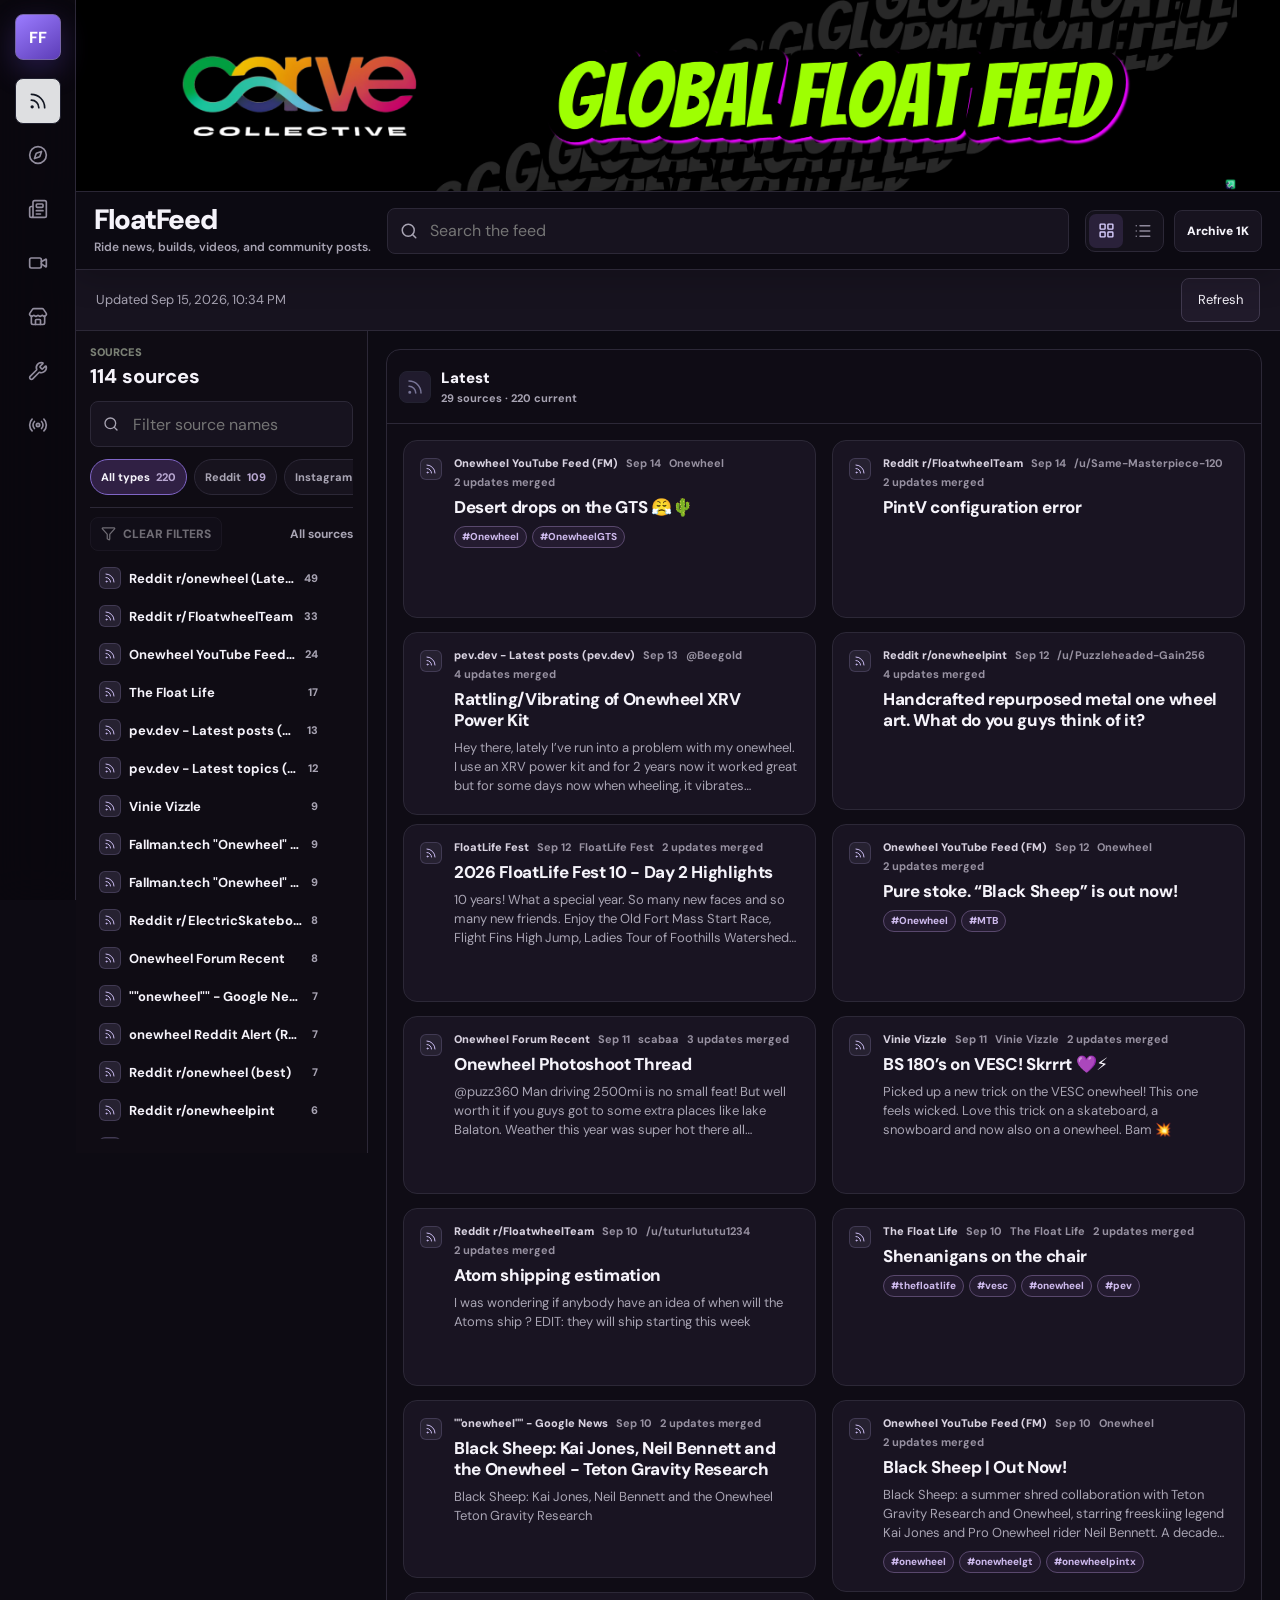
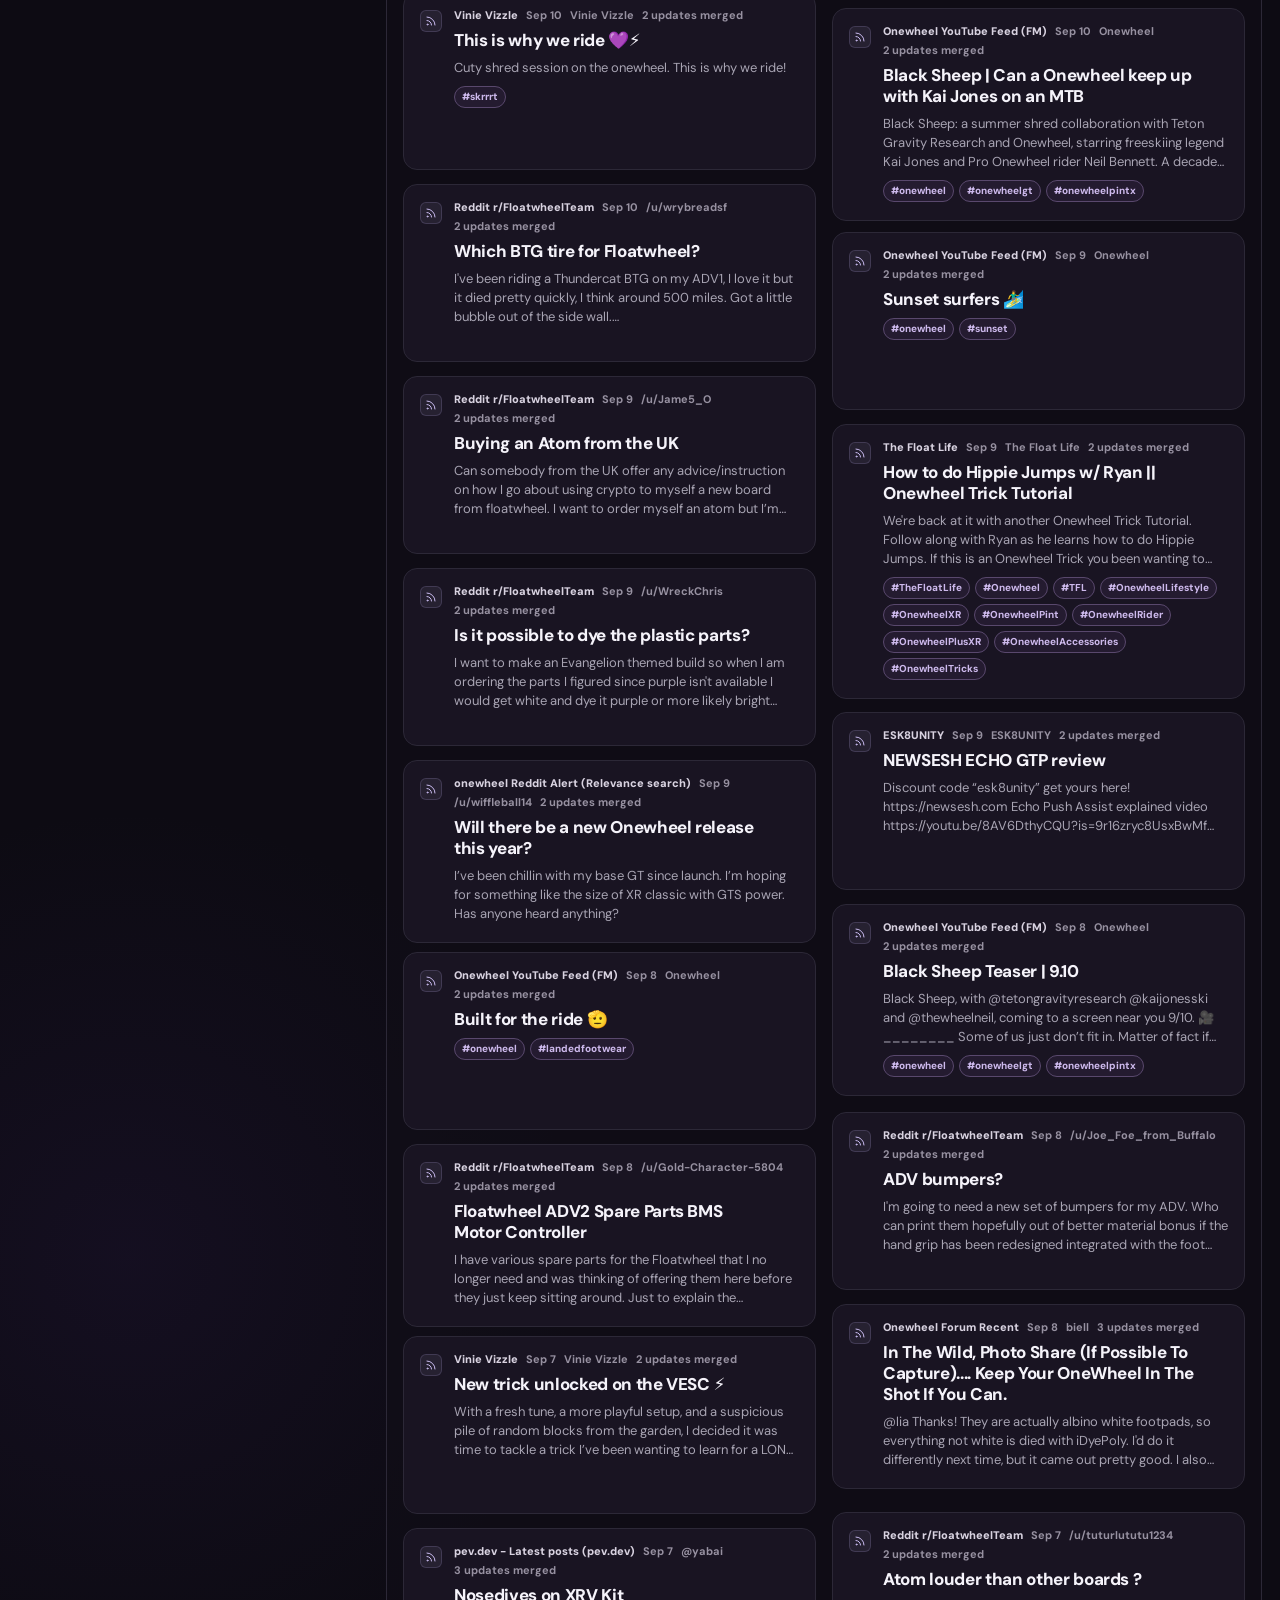
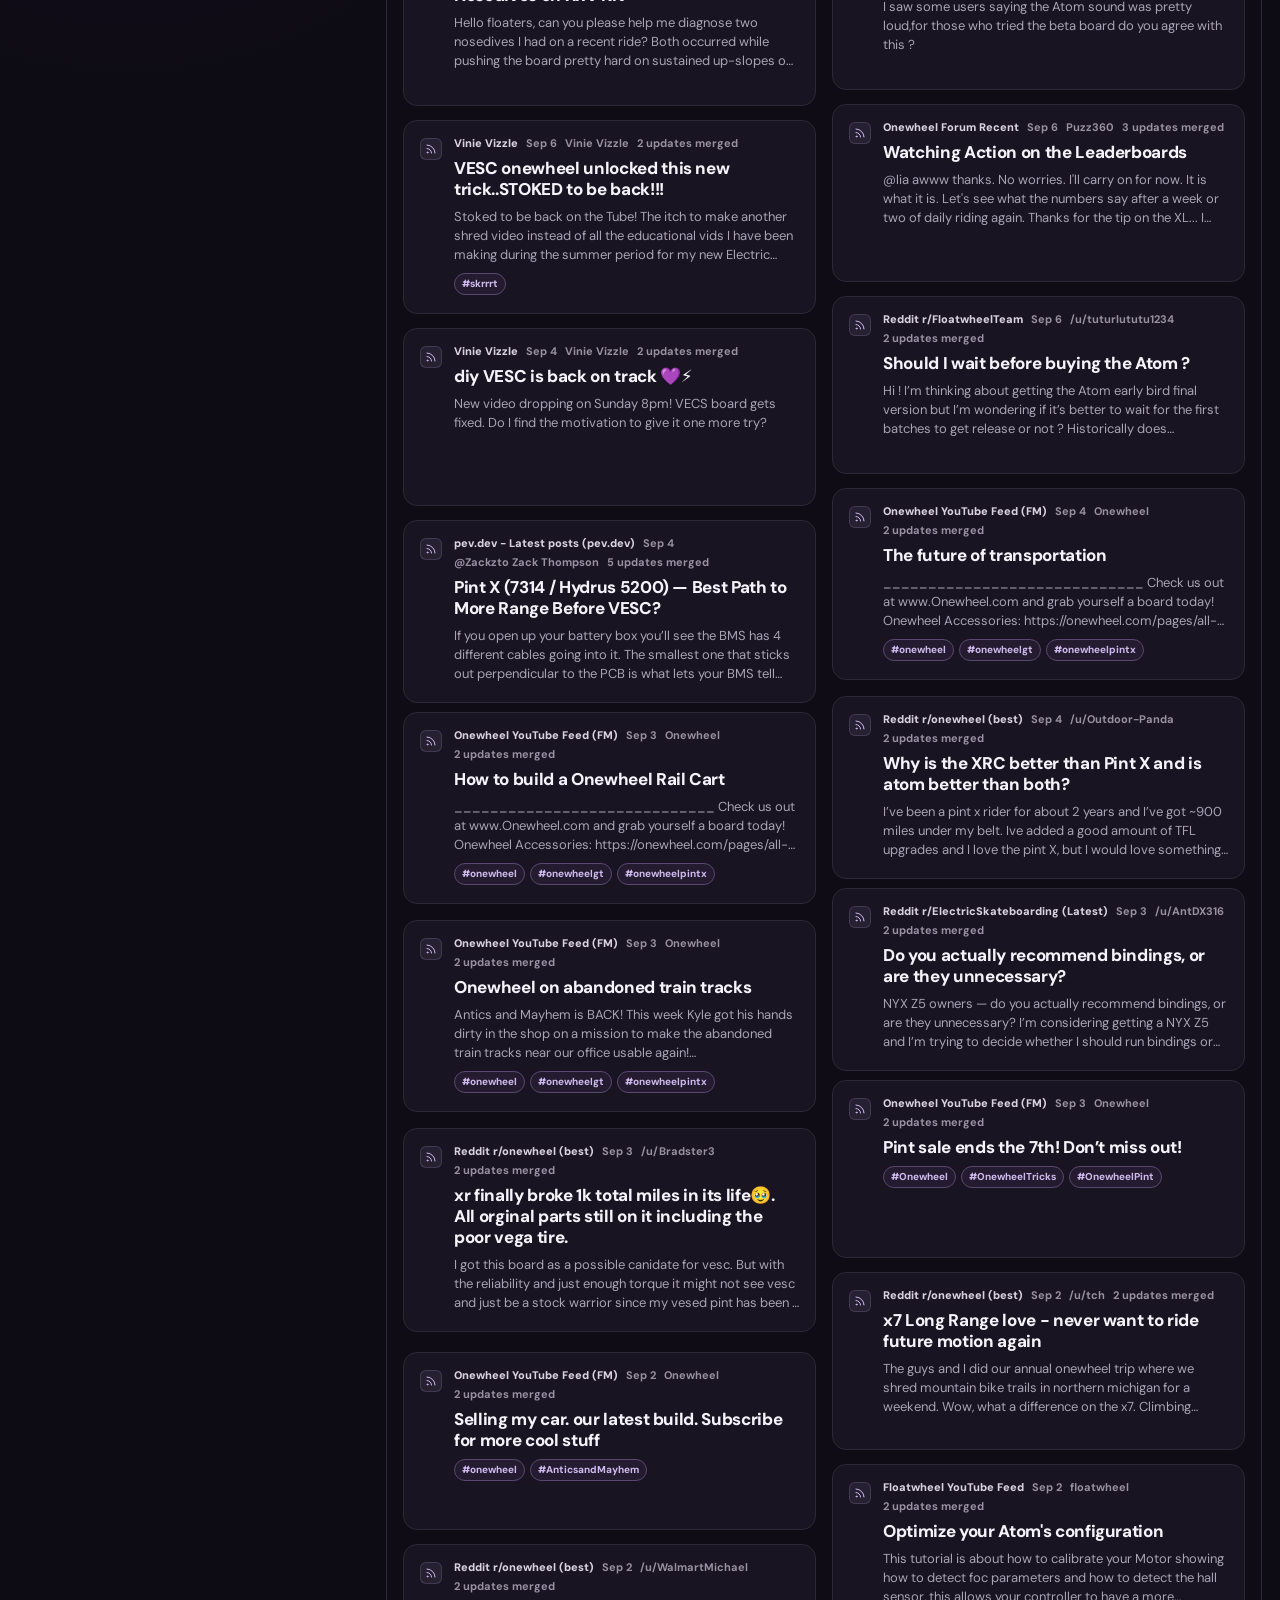
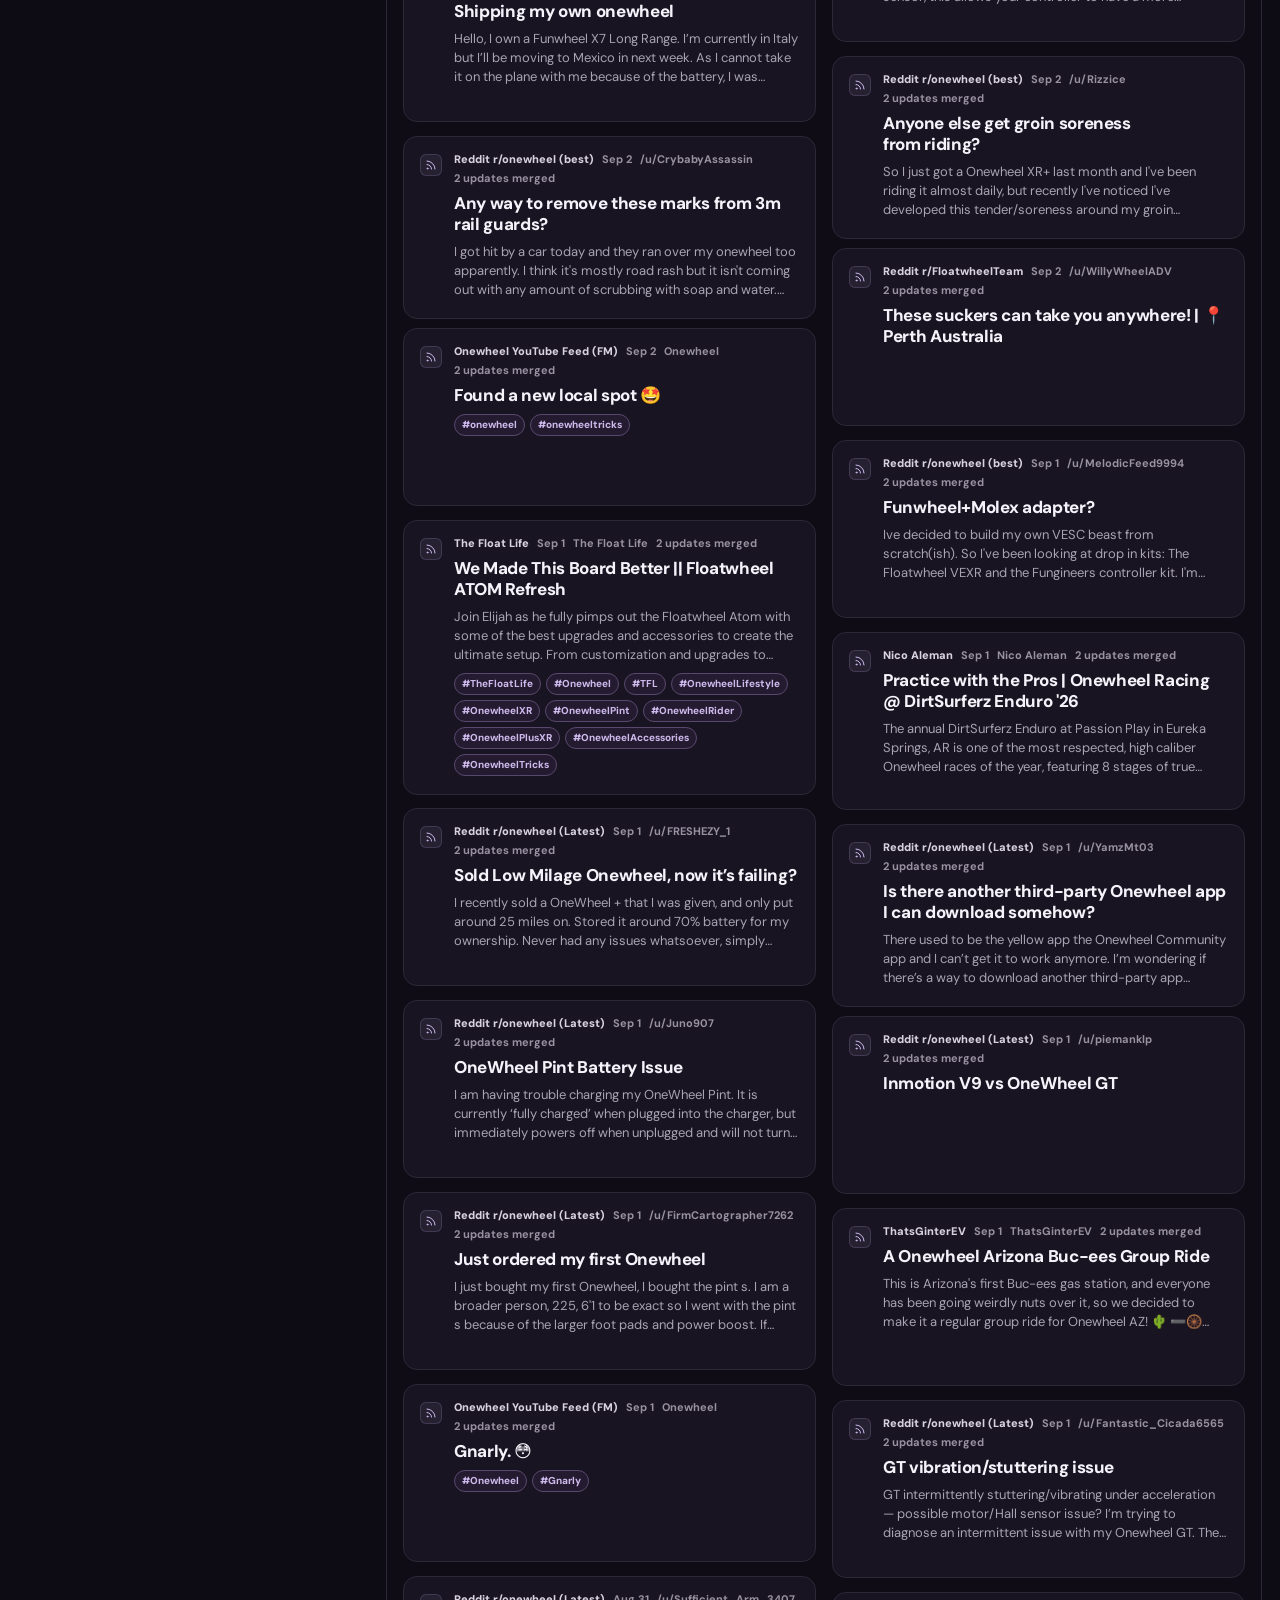
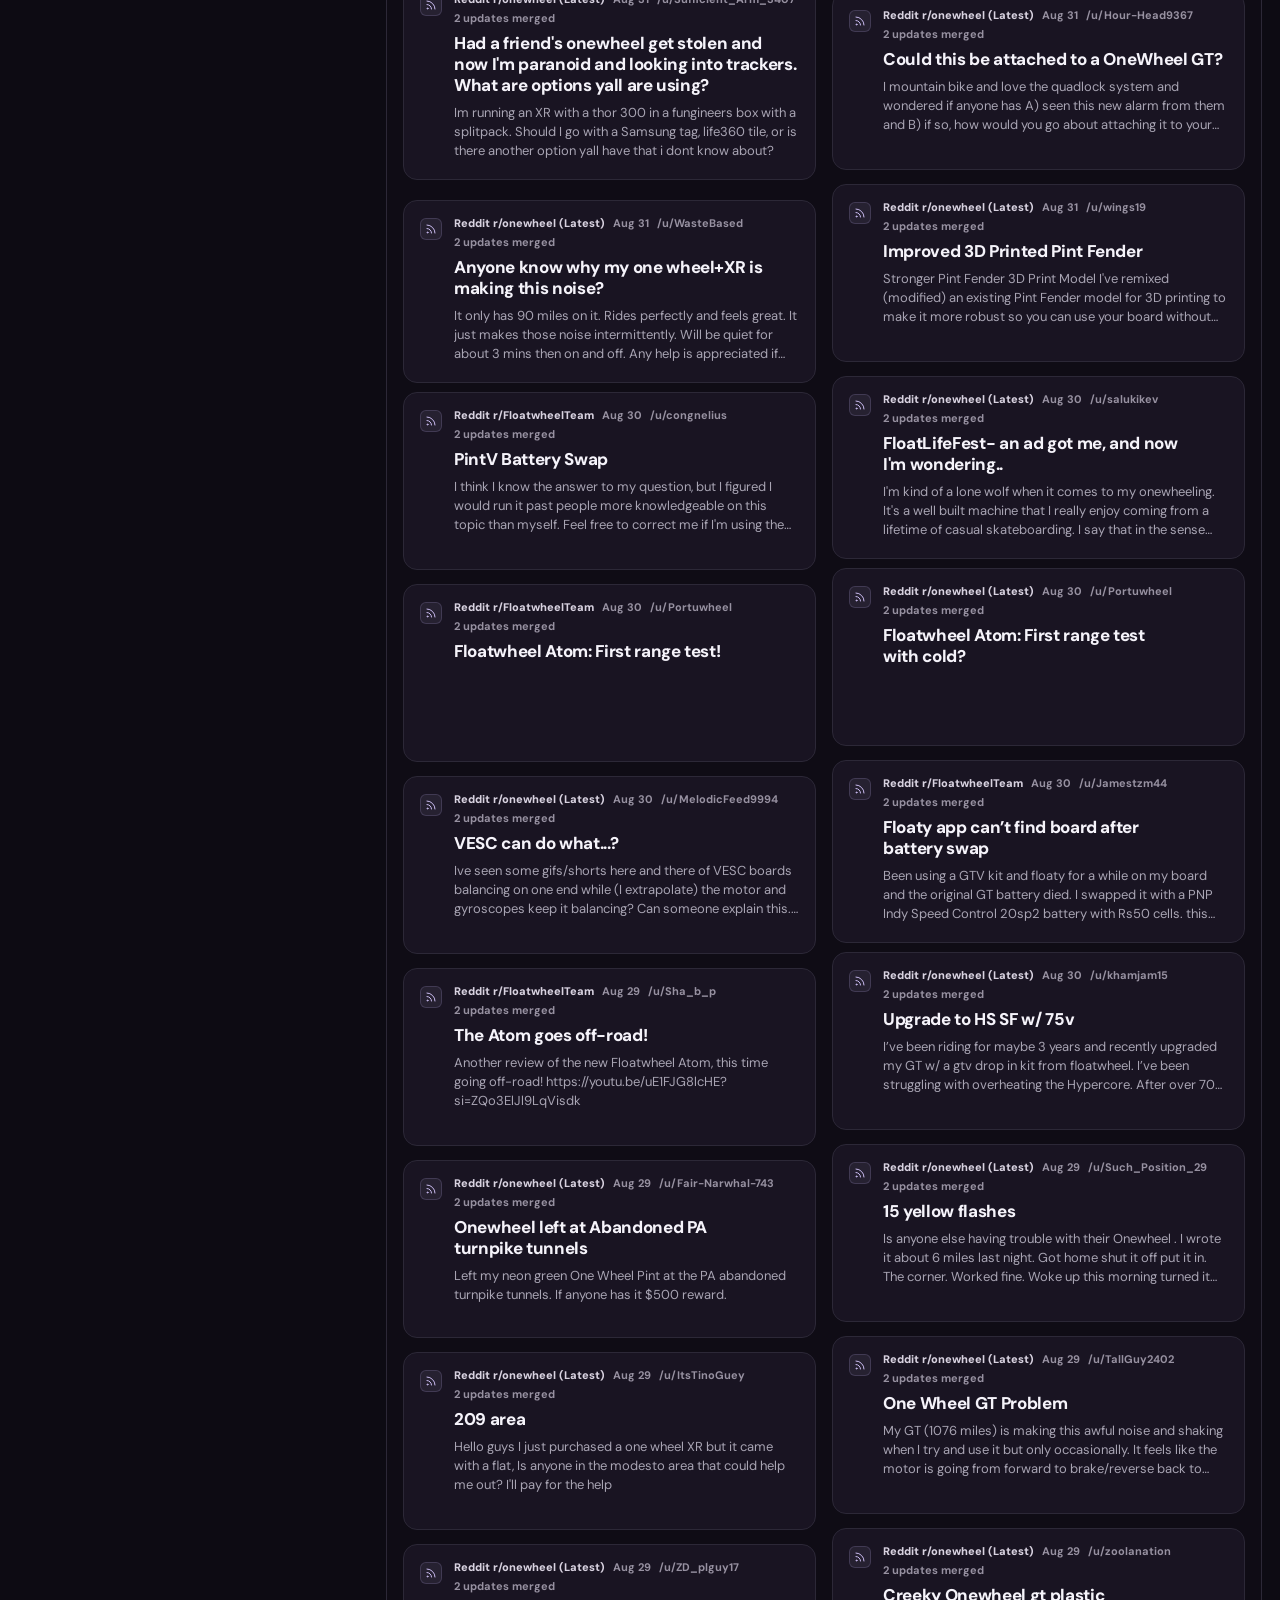
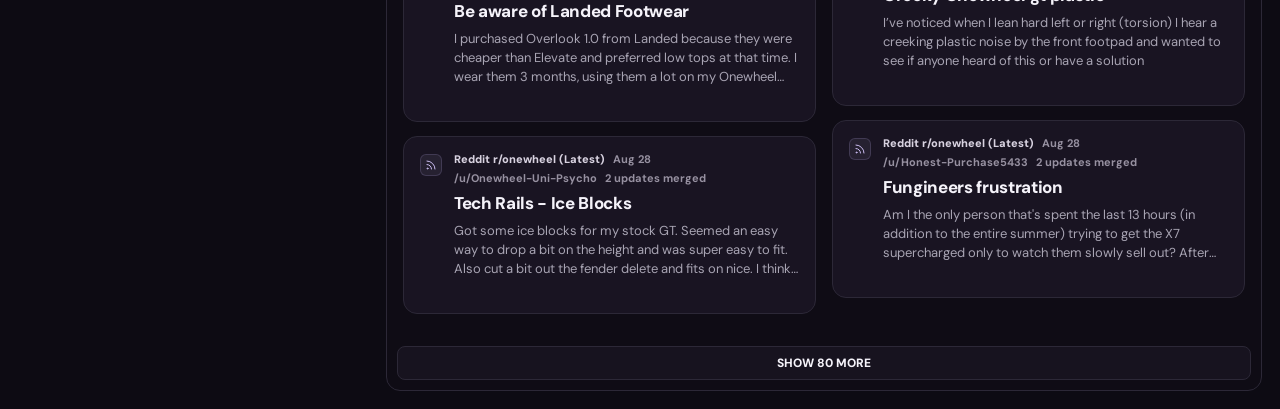
==== index.html @ 2a42061c "Deploy dc7fd4d8f945f0fad8f74127e6bc602336e657a3" ====
<!DOCTYPE html>
<html lang="en">
  <head>
    <meta charset="UTF-8" />
    <meta name="viewport" content="width=device-width, initial-scale=1.0" />
    <link rel="icon" href="./favicon.svg" type="image/svg+xml" />
    <title>FloatFeed - Onewheel Community Hub</title>
    <meta name="description" content="FloatFeed is a compact Onewheel community magazine for gear, news, videos, rides, and community updates." />
    <link rel="preconnect" href="https://fonts.googleapis.com">
    <link rel="preconnect" href="https://fonts.gstatic.com" crossorigin>
    <link href="https://fonts.googleapis.com/css2?family=DM+Sans:wght@400;500;600;700;800;900&family=Newsreader:opsz,wght@6..72,600;6..72,700&display=swap" rel="stylesheet">
    <script type="module" crossorigin src="./assets/index-GWpz8Yo6.js"></script>
    <link rel="stylesheet" crossorigin href="./assets/index-tz_-rLZI.css">
  </head>
  <body>
    <div id="root"></div>
  </body>
</html>
---- assets/index-tz_-rLZI.css ----
:root{--font-sans: "DM Sans", ui-sans-serif, system-ui, sans-serif;--font-display: "Newsreader", Georgia, serif;--ink: #f5f3fa;--muted: #a8a4b3;--line: #2c2837;--line-strong: #40394e;--paper: #0d0b13;--panel: #17131f;--panel-soft: #201a2a;--green: #a78bfa;--blue: #a78bfa;--pink: #d8b4fe;--orange: #c4b5fd;--shadow: 0 18px 52px rgba(3, 2, 8, .42);color-scheme:dark}*{box-sizing:border-box}html,body,#root{min-height:100%}body{margin:0;background:var(--paper);color:var(--ink);font-family:DM Sans,ui-sans-serif,system-ui,sans-serif;letter-spacing:0}button,input{font:inherit}button,a{-webkit-tap-highlight-color:transparent}button:focus-visible,a:focus-visible,input:focus-visible{outline:2px solid #b69cff;outline-offset:2px}a{color:inherit;text-decoration:none}img{display:block;max-width:100%}.app-shell{min-height:100vh;display:grid;grid-template-columns:76px minmax(0,1fr);background:radial-gradient(circle at 72% -12%,rgba(122,76,255,.19),transparent 34rem),radial-gradient(circle at 10% 34%,rgba(60,35,104,.16),transparent 28rem),var(--paper)}.feed-freshness{display:flex;flex-wrap:wrap;align-items:center;gap:12px 24px;padding:12px 20px;border-bottom:1px solid var(--line);background:var(--panel);font-size:13px;line-height:1.5}.feed-freshness:not(.is-admin){padding-block:8px;color:var(--muted)}.freshness-copy{display:grid;gap:4px;flex:1 1 260px}.freshness-copy time{font-variant-numeric:tabular-nums}.freshness-detail,.freshness-coverage{color:var(--muted)}.freshness-warning{color:var(--ink)}.freshness-coverage{flex:0 1 340px}.freshness-coverage summary{cursor:pointer;min-height:44px;align-content:center}.freshness-coverage summary:focus-visible{outline:2px solid var(--green);outline-offset:2px}.freshness-coverage p{margin:4px 0 0}.freshness-action{min-height:44px;padding:8px 16px;border:1px solid var(--line-strong);border-radius:8px;background:var(--panel-soft);color:var(--ink);cursor:pointer}.freshness-action:hover{border-color:var(--green)}.freshness-action:disabled{opacity:.65;cursor:wait}.deck-rail{position:sticky;top:0;z-index:50;height:100vh;border-right:1px solid var(--line);background:#0a080feb;-webkit-backdrop-filter:blur(18px);backdrop-filter:blur(18px);display:flex;flex-direction:column;align-items:center;gap:18px;padding:14px 10px}.logo-mark{width:46px;height:46px;border-radius:8px;display:grid;place-items:center;background:linear-gradient(145deg,#9b7cff,#5d3db8);color:#fff;font-weight:800;border:1px solid #7765a7;box-shadow:0 10px 28px #704cdb47}.rail-nav,.rail-footer{display:flex;flex-direction:column;gap:8px;align-items:center}.rail-footer{margin-top:auto}.rail-button{width:46px;height:46px;border:1px solid transparent;border-radius:8px;display:grid;place-items:center;background:transparent;color:#928d9e;cursor:pointer;transition:background .15s ease,border-color .15s ease,color .15s ease}.rail-button:hover{background:#1b1724;border-color:var(--line);color:var(--ink)}.rail-button.is-active{background:color-mix(in srgb,var(--deck-color) 14%,#fff);border-color:color-mix(in srgb,var(--deck-color) 42%,var(--line));color:color-mix(in srgb,var(--deck-color) 74%,#111)}.rail-link{color:#62675e}.rail-label{display:none}.workspace{min-width:0}.brand-banner{height:clamp(88px,15vw,230px);overflow:hidden;border-bottom:1px solid var(--line);background:#000}.brand-banner img{width:100%;height:100%;object-fit:contain}.topbar{position:sticky;top:0;z-index:35;min-height:78px;display:grid;grid-template-columns:auto minmax(320px,720px) auto;justify-content:space-between;align-items:center;gap:16px;padding:12px 18px;border-bottom:1px solid var(--line);background:#0d0b13db;box-shadow:0 10px 30px #0302082e;-webkit-backdrop-filter:blur(20px);backdrop-filter:blur(20px)}.archive-toggle{min-height:42px;border:1px solid var(--line);border-radius:8px;padding:0 12px;background:var(--panel);color:var(--ink);cursor:pointer;font-size:12px;font-weight:850}.archive-toggle.is-active{border-color:#8066c7;background:#302044}.topbar-actions{display:flex;align-items:center;justify-content:flex-end;gap:10px}.view-controls{display:flex;gap:3px;border:1px solid var(--line);border-radius:10px;padding:3px;background:#14111b}.view-controls button{width:34px;height:34px;border:0;border-radius:7px;display:grid;place-items:center;background:transparent;color:#8f899c;cursor:pointer;transition:background .16s ease,color .16s ease,transform .16s ease}.view-controls button:hover,.view-controls button.is-active{background:#2a213a;color:#d9cfff}.view-controls button:active,.archive-toggle:active,.article-row:active{transform:scale(.985)}.mobile-source-button,.mobile-only{display:none}.icon-button{width:34px;height:34px;border:1px solid var(--line);border-radius:8px;background:var(--panel);color:var(--ink);display:grid;place-items:center;cursor:pointer}.icon-button.mobile-only{display:none}.brand-copy h1,.deck-header h2,.admin-panel h2,.source-panel h2,.reader-lightbox h2{margin:0;letter-spacing:0}.brand-copy h1{font-family:var(--font-sans);font-size:28px;line-height:1;font-weight:900;letter-spacing:-.045em}.brand-copy p,.deck-header p,.source-panel h2,.source-actions,.article-meta,.reader-source p,.admin-panel p,.admin-panel dt{color:var(--muted)}.brand-copy p{margin:5px 0 0;font-size:12px;font-weight:600;font-variant-numeric:tabular-nums}.search-box,.source-search{min-width:0;display:grid;grid-template-columns:20px minmax(0,1fr);align-items:center;gap:8px;border:1px solid var(--line);background:var(--panel);border-radius:8px;padding:0 12px;color:var(--muted)}.search-box{height:46px}.source-search{height:46px;margin:12px 0}.search-box:focus-within,.source-search:focus-within{border-color:#8c70d8;box-shadow:0 0 0 3px #9a7cff24}.search-box input,.source-search input{align-self:stretch;width:100%;min-width:0;border:0;outline:0;background:transparent;color:var(--ink)}.admin-links{display:flex;align-items:center;gap:8px;flex-wrap:wrap}.admin-links a,.source-actions button,.show-more{min-height:34px;border:1px solid var(--line);border-radius:8px;background:var(--panel);color:var(--ink);display:inline-flex;align-items:center;gap:7px;padding:0 10px;font-size:12px;font-weight:800;text-transform:uppercase}.admin-links a:hover,.source-actions button:hover,.show-more:hover{border-color:var(--line-strong);background:var(--panel-soft)}.reader-layout{min-height:calc(100vh - 78px);display:grid;grid-template-columns:292px minmax(0,1fr)}.source-panel{border-right:1px solid var(--line);background:#100d16e6;min-width:0;padding:14px;height:calc(100vh - 78px);position:sticky;top:78px;overflow:hidden;display:flex;flex-direction:column}.panel-heading{display:flex;justify-content:space-between;gap:12px;align-items:flex-start}.source-panel>:not(.source-list){flex-shrink:0}.eyebrow{display:block;margin-bottom:4px;color:#7b8175;font-size:11px;font-weight:900;text-transform:uppercase}.source-panel h2{font-size:20px;font-weight:800;color:var(--ink)}.source-actions{display:flex;justify-content:space-between;align-items:center;gap:12px;min-height:44px;margin-bottom:8px;padding-top:8px;border-top:1px solid var(--line);font-size:12px;font-weight:700}.source-actions button{cursor:pointer}.source-actions button:disabled{opacity:.42;cursor:default}.source-family-filters{display:flex;gap:7px;min-height:48px;padding:0 0 12px;overflow-x:auto;overscroll-behavior-inline:contain;scroll-snap-type:inline proximity;scrollbar-width:thin}.source-family-filters::-webkit-scrollbar{height:4px}.source-family-filters button{flex:0 0 auto;min-height:36px;border:1px solid var(--line);border-radius:999px;padding:0 10px;background:#17131e;color:var(--muted);cursor:pointer;font-size:11px;font-weight:800;scroll-snap-align:start}.source-family-filters button:not(:disabled):hover,.source-family-filters button.is-active{border-color:#8066c7;background:#302044;color:var(--ink)}.source-family-filters button:disabled{cursor:not-allowed;opacity:.45}.source-family-filters span{margin-left:3px;color:#b9a8d2;font-variant-numeric:tabular-nums}.source-list{min-height:0;overflow:auto;overscroll-behavior:contain;padding-right:4px}.source-row{width:100%;min-height:38px;border:1px solid transparent;border-radius:8px;background:transparent;display:grid;grid-template-columns:22px minmax(0,1fr) auto 14px;align-items:center;gap:8px;padding:6px 8px;color:var(--ink);cursor:pointer;text-align:left;transition:background .16s ease,border-color .16s ease,color .16s ease}.source-row:hover,.source-row.is-active{background:#211b2a;border-color:var(--line)}.source-row.is-active{background:#2b2040;border-color:#725aa7}.source-favicon,.article-favicon{width:22px;height:22px;border-radius:6px;background:#262131;border:1px solid rgba(190,171,235,.18);display:grid;place-items:center;overflow:hidden;flex:0 0 auto;padding:3px}.source-favicon.large{width:34px;height:34px;border-radius:8px;padding:4px}.source-favicon img,.article-favicon img,.favicon-fallback{width:100%;height:100%;object-fit:contain;border-radius:3px}.favicon-fallback{color:#cbbcf1;padding:1px}.source-name{min-width:0;overflow:hidden;white-space:nowrap;text-overflow:ellipsis;font-size:13px;font-weight:700}.source-count{color:var(--muted);font-size:11px;font-weight:800;white-space:nowrap;font-variant-numeric:tabular-nums}.deck-board{min-width:0;overflow-x:auto;display:grid;grid-auto-flow:column;grid-auto-columns:minmax(320px,380px);gap:16px;align-items:start;padding:18px}.deck-board.single-deck{grid-auto-flow:row;grid-template-columns:minmax(0,min(1800px,100%));justify-content:center}.single-deck .article-row.has-media{grid-template-columns:28px minmax(0,1fr) 112px}.single-deck .article-thumbnail{width:112px}.deck-column{min-width:0;background:var(--panel);border:1px solid var(--line);border-radius:14px;overflow:hidden;background:#110e179e;box-shadow:none}.deck-header{min-height:74px;display:flex;align-items:center;justify-content:space-between;gap:12px;padding:12px;border-top:0;border-bottom:1px solid var(--line);background:transparent}.deck-title-row{min-width:0;display:grid;grid-template-columns:32px minmax(0,1fr);gap:10px;align-items:center}.deck-icon{width:32px;height:32px;border-radius:8px;display:grid;place-items:center;border:1px solid color-mix(in srgb,var(--deck-color) 35%,var(--line));background:color-mix(in srgb,var(--deck-color) 12%,#221b2e);color:color-mix(in srgb,var(--deck-color) 48%,#d8cbff)}.deck-header h2{font-size:15px;font-weight:900;overflow:hidden;white-space:nowrap;text-overflow:ellipsis}.deck-header p{margin:3px 0 0;font-size:11px;font-weight:700}.article-list{display:block}.article-row{width:100%;border:0;border-bottom:1px solid var(--line);background:var(--panel);display:grid;grid-template-columns:28px minmax(0,1fr);gap:10px;align-items:start;padding:10px 11px;cursor:pointer;text-align:left;color:var(--ink);transition:transform .18s ease,border-color .18s ease,background .18s ease,box-shadow .18s ease}.article-row.has-media{grid-template-columns:28px minmax(0,1fr) 72px}.article-thumbnail{position:relative;width:72px;aspect-ratio:4 / 3;overflow:hidden;border:1px solid var(--line);border-radius:6px;background:var(--panel-soft)}.article-thumbnail img{width:100%;height:100%;object-fit:cover}.article-play{position:absolute;inset:50% auto auto 50%;transform:translate(-50%,-50%);padding:4px;border-radius:50%;background:#000000b8;color:#fff}.article-row:hover,.article-row.is-selected{background:#1d1827}.article-copy{min-width:0;display:grid;gap:4px}.article-title{color:var(--ink);font-size:13px;line-height:1.24;font-weight:850}.article-meta{min-width:0;display:flex;align-items:center;flex-wrap:wrap;gap:5px 8px;font-size:11px;font-weight:700}.article-meta span{min-width:0;max-width:100%;overflow-wrap:anywhere}.article-excerpt{color:var(--muted);font-size:12px;line-height:1.35;display:-webkit-box;-webkit-line-clamp:2;-webkit-box-orient:vertical;overflow:hidden}.article-tags,.reader-tags{display:flex;flex-wrap:wrap;gap:5px}.article-tags span,.reader-tags button{border:1px solid #59486d;border-radius:999px;background:#241b30;color:#cdb9ec;font-size:10px;font-weight:800;line-height:1}.article-tags span{padding:5px 7px}.empty-column{padding:24px;color:var(--muted);overflow-wrap:anywhere}.empty-column h3{margin:0;color:var(--ink);font-size:18px;font-weight:750}.empty-column p,.empty-column ul{margin:8px 0 0;font-size:14px;line-height:1.6}.empty-column ul{padding-left:20px}.empty-column .retry-button{margin-top:20px;max-width:100%;padding:10px 18px}.show-more{width:calc(100% - 20px);justify-content:center;margin:10px;cursor:pointer}.reader-lightbox-backdrop{position:fixed;top:0;right:0;bottom:0;left:0;z-index:120;display:grid;place-items:center;padding:18px;background:radial-gradient(circle at 50% 0,rgba(116,80,178,.2),transparent 42rem),#040308e0;-webkit-backdrop-filter:blur(14px);backdrop-filter:blur(14px)}.reader-lightbox{width:min(1800px,calc(100vw - 36px));height:min(1200px,calc(100dvh - 36px));min-width:0;overflow:hidden;display:grid;grid-template-rows:auto minmax(0,1fr);border:1px solid var(--line-strong);border-radius:22px;background:#15111d;box-shadow:0 38px 120px #0000009e,inset 0 1px #ffffff0a}.reader-lightbox-header{display:grid;grid-template-columns:minmax(0,1fr) auto;gap:10px 16px;align-items:start;padding:20px 22px 16px;border-bottom:1px solid var(--line);background:radial-gradient(circle at 82% -30%,rgba(129,91,191,.2),transparent 34rem)}.reader-lightbox-header h2{grid-column:1 / -1;font-family:var(--font-sans);font-size:clamp(26px,3vw,42px);line-height:1.08;font-weight:800;letter-spacing:-.035em}.reader-tags{grid-column:1 / -1}.reader-tags button{min-height:30px;padding:0 10px;cursor:pointer}.reader-tags button:hover{border-color:#967bd1;background:#302044;color:#fff}.reader-source{min-width:0;display:flex;align-items:center;gap:10px}.reader-source>div{min-width:0}.reader-source span{font-size:13px;font-weight:900}.reader-source p{margin:2px 0 0;font-size:12px;font-weight:700}.reader-source .reader-content-kind{display:inline-flex;margin-top:6px;color:#c9b9e6;font-size:10px;font-weight:800;letter-spacing:.08em;text-transform:uppercase}.reader-tabs{grid-column:1 / -1;display:flex;gap:8px}.reader-tabs button,.reader-tabs a{min-height:36px;border:1px solid var(--line);border-radius:8px;padding:0 13px;background:var(--panel);color:var(--ink);display:inline-flex;align-items:center;font-size:12px;font-weight:850;cursor:pointer}.reader-tabs button.is-active{border-color:#8066c7;background:#302044}.reader-lightbox-body{min-height:0;overflow:hidden;display:flex;flex-direction:column;background:radial-gradient(circle at 8% 0,rgba(100,72,145,.12),transparent 26rem),var(--paper);padding:14px}.reader-post-layout{min-width:0;min-height:0;height:100%;flex:1 1 auto;display:grid;grid-template-columns:minmax(0,1fr);gap:14px}.reader-post-layout.has-embed{grid-template-columns:minmax(0,1.65fr) minmax(360px,.75fr)}.reader-post-layout.has-embed.embed-only{grid-template-columns:minmax(0,1fr);place-items:start center}.reader-post-layout.embed-only .reader-video-player{width:auto;height:100%;max-width:1600px;max-height:100%}.reader-video-player{width:100%;aspect-ratio:16 / 9;overflow:hidden;border:1px solid var(--line);border-radius:16px;background:#000;align-self:start;box-shadow:0 24px 70px #00000061}.reader-video-player iframe{width:100%;border:0}.reader-video-player:not(.reddit-player) iframe{height:100%}.reader-video-player.post-embed{width:min(100%,900px);height:auto;min-height:0;max-height:none;aspect-ratio:auto;background:transparent;overflow:visible;box-shadow:none}.reader-post-layout.embed-only .reader-video-player.post-embed{width:min(100%,900px);height:auto;max-height:none}.reddit-embed-host{width:100%}.reader-video-player.portrait-embed{width:min(100%,520px);height:100%;min-height:560px;aspect-ratio:9 / 16}.reader-post-layout.embed-only .reader-video-player.portrait-embed{width:min(100%,520px)}.reader-video-details{min-height:180px;border:1px solid var(--line);border-radius:14px;padding:clamp(22px,4vw,42px);background:linear-gradient(145deg,#1d1726,#110e16);color:var(--ink)}.reader-video-details p{max-width:52ch;margin:12px 0 0;color:var(--muted);font-size:15px;line-height:1.65}.post-reader-frame,.source-reader-frame{width:100%;min-height:0;flex:1 1 auto;border:1px solid var(--line);border-radius:14px;background:var(--panel)}.post-reader-frame{height:100%}.source-frame-wrap{min-height:0;flex:1;display:flex;flex-direction:column;gap:10px}.source-frame-fallback{flex:0 0 auto;display:flex;align-items:center;justify-content:flex-end;gap:10px;color:var(--muted);font-size:12px;font-weight:700}.source-frame-fallback a{min-height:36px;border:1px solid var(--line-strong);border-radius:8px;background:var(--panel);color:var(--ink);display:inline-flex;align-items:center;gap:7px;padding:0 11px;font-size:12px;font-weight:850}.admin-panel{border-top:1px solid var(--line);background:#10120f;color:#f6f8f1;display:grid;grid-template-columns:minmax(260px,1fr) minmax(340px,1fr) auto;gap:18px;align-items:start;padding:22px}.admin-panel p{margin:8px 0 0;color:#b9c0b2}.admin-panel dl{margin:0;display:grid;grid-template-columns:repeat(3,minmax(0,1fr));gap:10px}.admin-panel dt{color:#b9c0b2;font-size:11px;text-transform:uppercase;font-weight:900}.admin-panel dd{margin:3px 0 0;font-size:18px;font-weight:900}.admin-links a{background:#1b1e19;border-color:#31352f;color:#f6f8f1}.loading-screen{min-height:100vh;display:grid;place-items:center;align-content:center;gap:10px;background:var(--paper);color:var(--ink);text-align:center}.loading-screen h1{margin:0;font-family:Newsreader,Georgia,serif;font-size:34px}.loading-screen p{margin:0;color:var(--muted);font-weight:700}.loading-icon{width:32px;height:32px;color:var(--green);animation:spin 1s linear infinite}.error-screen .loading-icon{animation:none;color:var(--pink)}.retry-button{min-height:44px;border:1px solid #8066c7;border-radius:8px;padding:0 18px;background:#302044;color:var(--ink);font-weight:850;cursor:pointer}.retry-button:hover{background:#3b2852}@keyframes spin{to{transform:rotate(360deg)}}::-webkit-scrollbar{width:8px;height:8px}::-webkit-scrollbar-track{background:transparent}::-webkit-scrollbar-thumb{background:#3c3549;border-radius:8px}@media(max-width:1180px){.reader-layout{grid-template-columns:292px minmax(0,1fr)}}@media(max-width:900px){.app-shell{grid-template-columns:minmax(0,1fr)}.deck-rail{height:62px;flex-direction:row;justify-content:flex-start;overflow-x:auto;border-right:0;border-bottom:1px solid var(--line);padding:8px 10px}.logo-mark{width:42px;height:42px}.rail-button{width:auto;min-width:42px;height:42px;display:flex;gap:7px;padding:0 10px}.rail-label{display:inline;font-size:12px;font-weight:850;white-space:nowrap}.rail-nav,.rail-footer{flex-direction:row}.rail-footer{margin-top:0;margin-left:auto}.topbar{top:62px;grid-template-columns:auto minmax(0,1fr);align-items:start;gap:10px;padding:10px}.brand-copy h1{font-size:25px}.search-box{grid-column:1 / -1}.archive-toggle{grid-column:1 / -1;justify-self:stretch}.mobile-source-button,.mobile-only,.icon-button.mobile-only{display:grid}.mobile-source-button,.icon-button{width:42px;height:42px;border:1px solid var(--line);border-radius:8px;background:var(--panel);place-items:center;cursor:pointer}.reader-layout{min-height:calc(100vh - 202px);grid-template-columns:minmax(0,1fr)}.source-panel{position:fixed;z-index:90;left:0;top:0;bottom:0;width:min(360px,92vw);height:100dvh;transform:translate(-105%);visibility:hidden;transition:transform .18s ease;box-shadow:var(--shadow);background:#121019}.source-panel.is-open{transform:translate(0);visibility:visible}.source-scrim{position:fixed;top:0;right:0;bottom:0;left:0;z-index:80;border:0;background:#040308bd}.deck-board{grid-auto-columns:minmax(306px,88vw);gap:10px;padding:10px}.deck-board.single-deck{grid-template-columns:minmax(0,1fr)}.single-deck .article-row.has-media{grid-template-columns:28px minmax(0,1fr) 82px}.single-deck .article-thumbnail{width:82px}.reader-lightbox-backdrop{padding:0}.reader-lightbox{width:100vw;height:100dvh;border:0;border-radius:0}.reader-lightbox-header{padding:12px}.reader-lightbox-body{padding:8px}.source-frame-fallback{align-items:stretch;flex-direction:column}.source-frame-fallback a{justify-content:center}.admin-panel{grid-template-columns:minmax(0,1fr)}.admin-panel dl{grid-template-columns:repeat(2,minmax(0,1fr))}}.view-cards.single-deck .article-list{display:grid;grid-template-columns:repeat(auto-fill,minmax(min(100%,280px),1fr));grid-auto-rows:8px;column-gap:16px;row-gap:8px;padding:16px;align-items:start}.view-cards.single-deck .article-row{min-width:0;grid-template-columns:40px minmax(0,1fr);grid-template-areas:"media media" "favicon copy";grid-template-rows:auto 1fr;gap:0 10px;align-content:start;border:1px solid var(--line);border-radius:14px;padding:0;overflow:hidden}.view-cards.single-deck .article-row.is-text-only{min-height:178px;background:color-mix(in srgb,var(--panel) 88%,#281d39)}.view-cards.single-deck .article-row.is-featured{min-height:0;grid-template-columns:40px minmax(0,1fr);grid-template-areas:"media media" "favicon copy";grid-template-rows:auto 1fr}.view-cards.single-deck .article-row:hover,.view-cards.single-deck .article-row.is-selected{border-color:#6f5998;transform:translateY(-2px);box-shadow:0 18px 34px #0302084d}.view-cards.single-deck .article-favicon{grid-area:favicon;margin:17px 0 18px 16px}.view-cards.single-deck .article-row.is-featured .article-favicon{margin:17px 0 18px 16px}.view-cards.single-deck .article-copy{grid-area:copy;gap:8px;align-content:start;padding:15px 16px 18px 0}.view-cards.single-deck .article-row.is-featured .article-copy{align-content:start;padding:15px 16px 18px 0}.view-cards.single-deck .article-meta{order:-1;color:#9791a1;font-size:11px}.view-cards.single-deck .article-meta span:first-child{color:#d8d2e0;font-weight:850}.view-cards.single-deck .article-title{font-size:17px;line-height:1.24;font-weight:800;letter-spacing:-.02em;text-wrap:pretty}.view-cards.single-deck .article-row.is-featured .article-title{font-size:clamp(22px,2.4vw,32px);line-height:1.08}.view-cards.single-deck .article-excerpt{font-size:13px;line-height:1.45;-webkit-line-clamp:3}.view-cards.single-deck .article-thumbnail{grid-area:media;width:100%;aspect-ratio:16 / 9;border:0;border-bottom:1px solid var(--line);border-radius:0}.view-cards.single-deck .article-row.is-featured .article-thumbnail{height:auto;aspect-ratio:4 / 3;border-right:0;border-bottom:1px solid var(--line)}.view-cards.single-deck .article-play{z-index:1;padding:10px;background:#0c0812c7;box-shadow:0 6px 20px #00000057}.view-compact.single-deck{grid-template-columns:minmax(0,900px)}.view-compact.single-deck .article-row.has-media{grid-template-columns:28px minmax(0,1fr) 112px}.view-compact.single-deck .article-thumbnail{width:112px}@media(max-width:1180px){.view-cards.single-deck .article-list{grid-template-columns:repeat(auto-fill,minmax(min(100%,250px),1fr))}}@media(max-width:900px){.topbar-actions{grid-column:1 / -1;justify-content:space-between}.archive-toggle{flex:1}.view-cards.single-deck .article-list{grid-template-columns:minmax(0,1fr);gap:12px;padding:12px}.view-cards.single-deck .article-row{min-height:0}.view-cards.single-deck .article-row.is-featured{grid-column:auto;min-height:0;grid-template-columns:40px minmax(0,1fr);grid-template-areas:"media media" "favicon copy";grid-template-rows:auto 1fr}.view-cards.single-deck .article-row.is-featured .article-thumbnail{height:auto;aspect-ratio:16 / 9;border-right:0;border-bottom:1px solid var(--line)}.view-cards.single-deck .article-row.is-featured .article-favicon{margin:17px 0 18px 16px}.view-cards.single-deck .article-row.is-featured .article-copy{align-content:start;padding:15px 16px 18px 0}.view-cards.single-deck .article-row.is-featured .article-title{font-size:18px;line-height:1.2}.view-compact.single-deck .article-row.has-media{grid-template-columns:28px minmax(0,1fr) 82px}.view-compact.single-deck .article-thumbnail{width:82px}}@media(max-width:900px){.reader-lightbox-body{overflow-x:hidden;overflow-y:auto;overscroll-behavior:contain;-webkit-overflow-scrolling:touch}.reader-post-layout.has-embed{height:auto;min-height:100%;flex:0 0 auto;grid-template-columns:minmax(0,1fr);grid-template-rows:auto minmax(72dvh,auto)}.reader-post-layout.has-embed .post-reader-frame{height:72dvh;min-height:72dvh}.reader-video-player{max-height:34dvh}}@media(prefers-reduced-motion:reduce){*,*:before,*:after{scroll-behavior:auto!important;transition-duration:.01ms!important;animation-duration:.01ms!important;animation-iteration-count:1!important}}
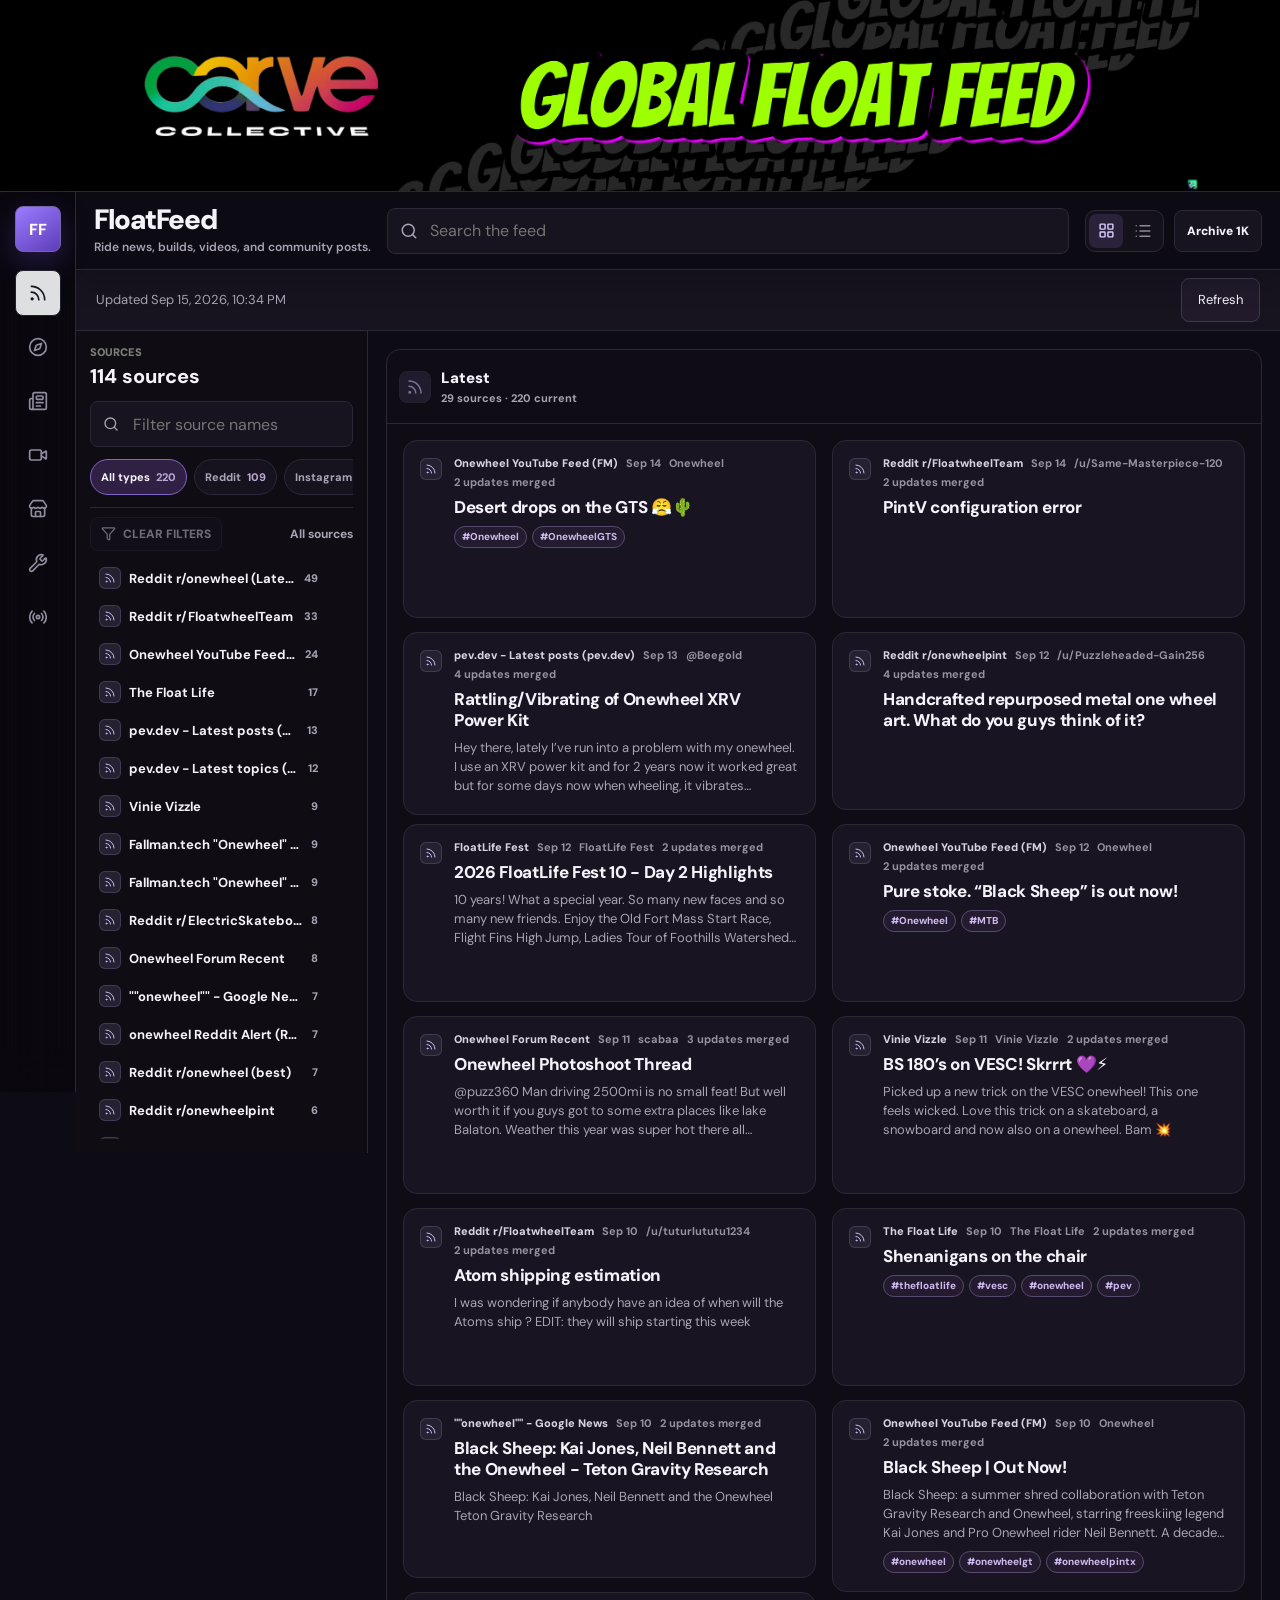
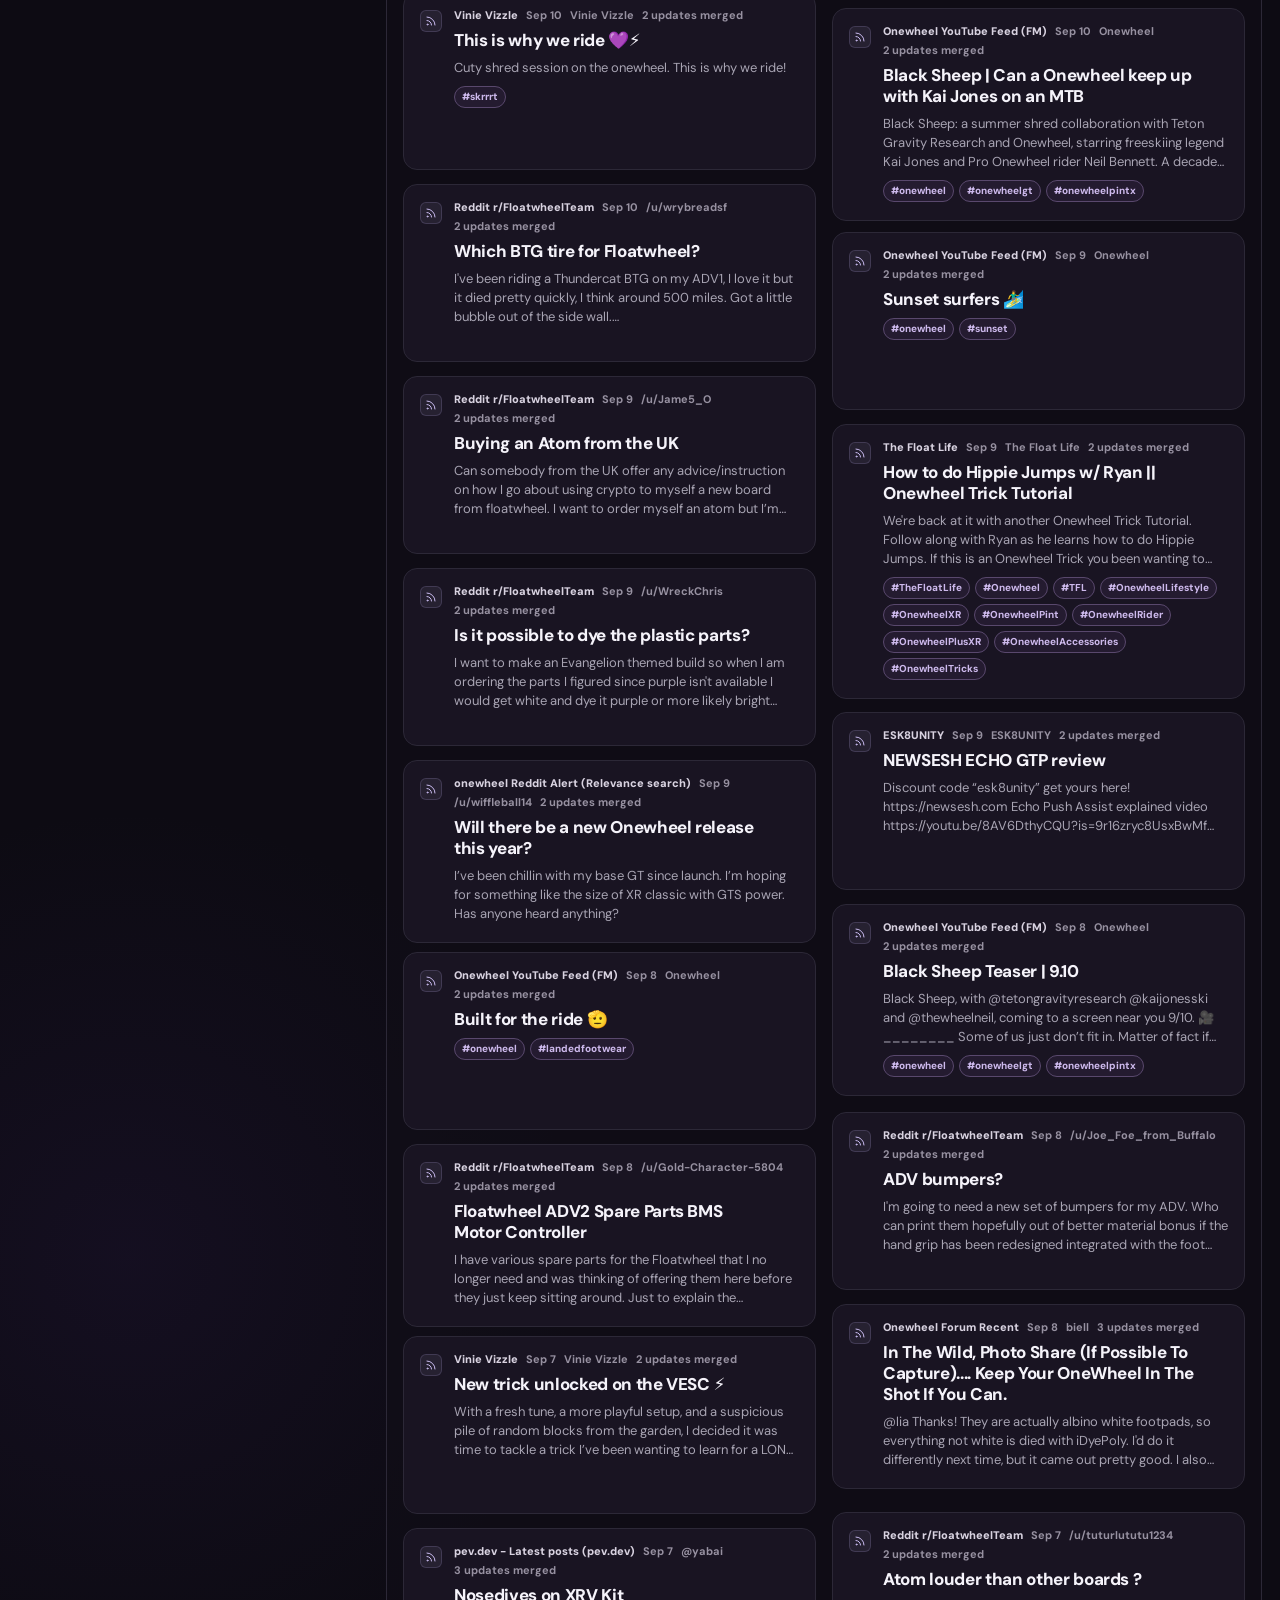
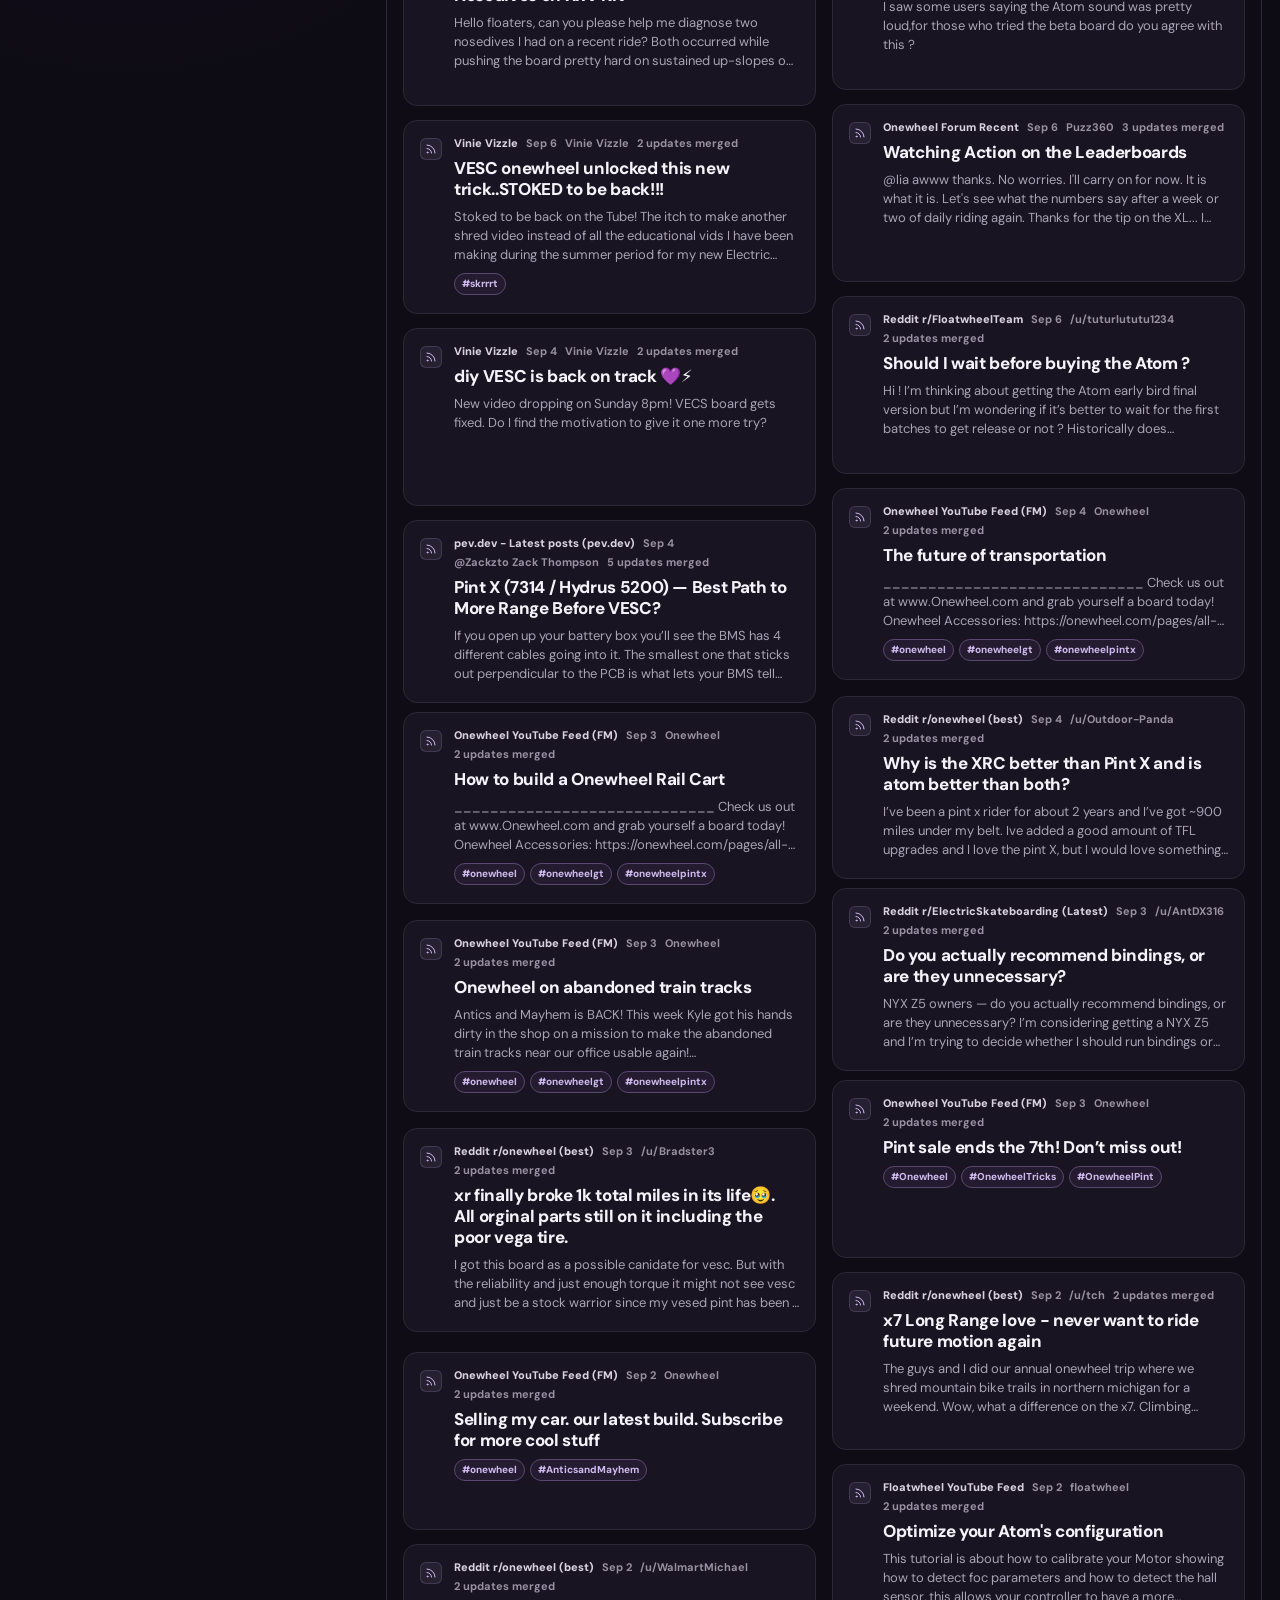
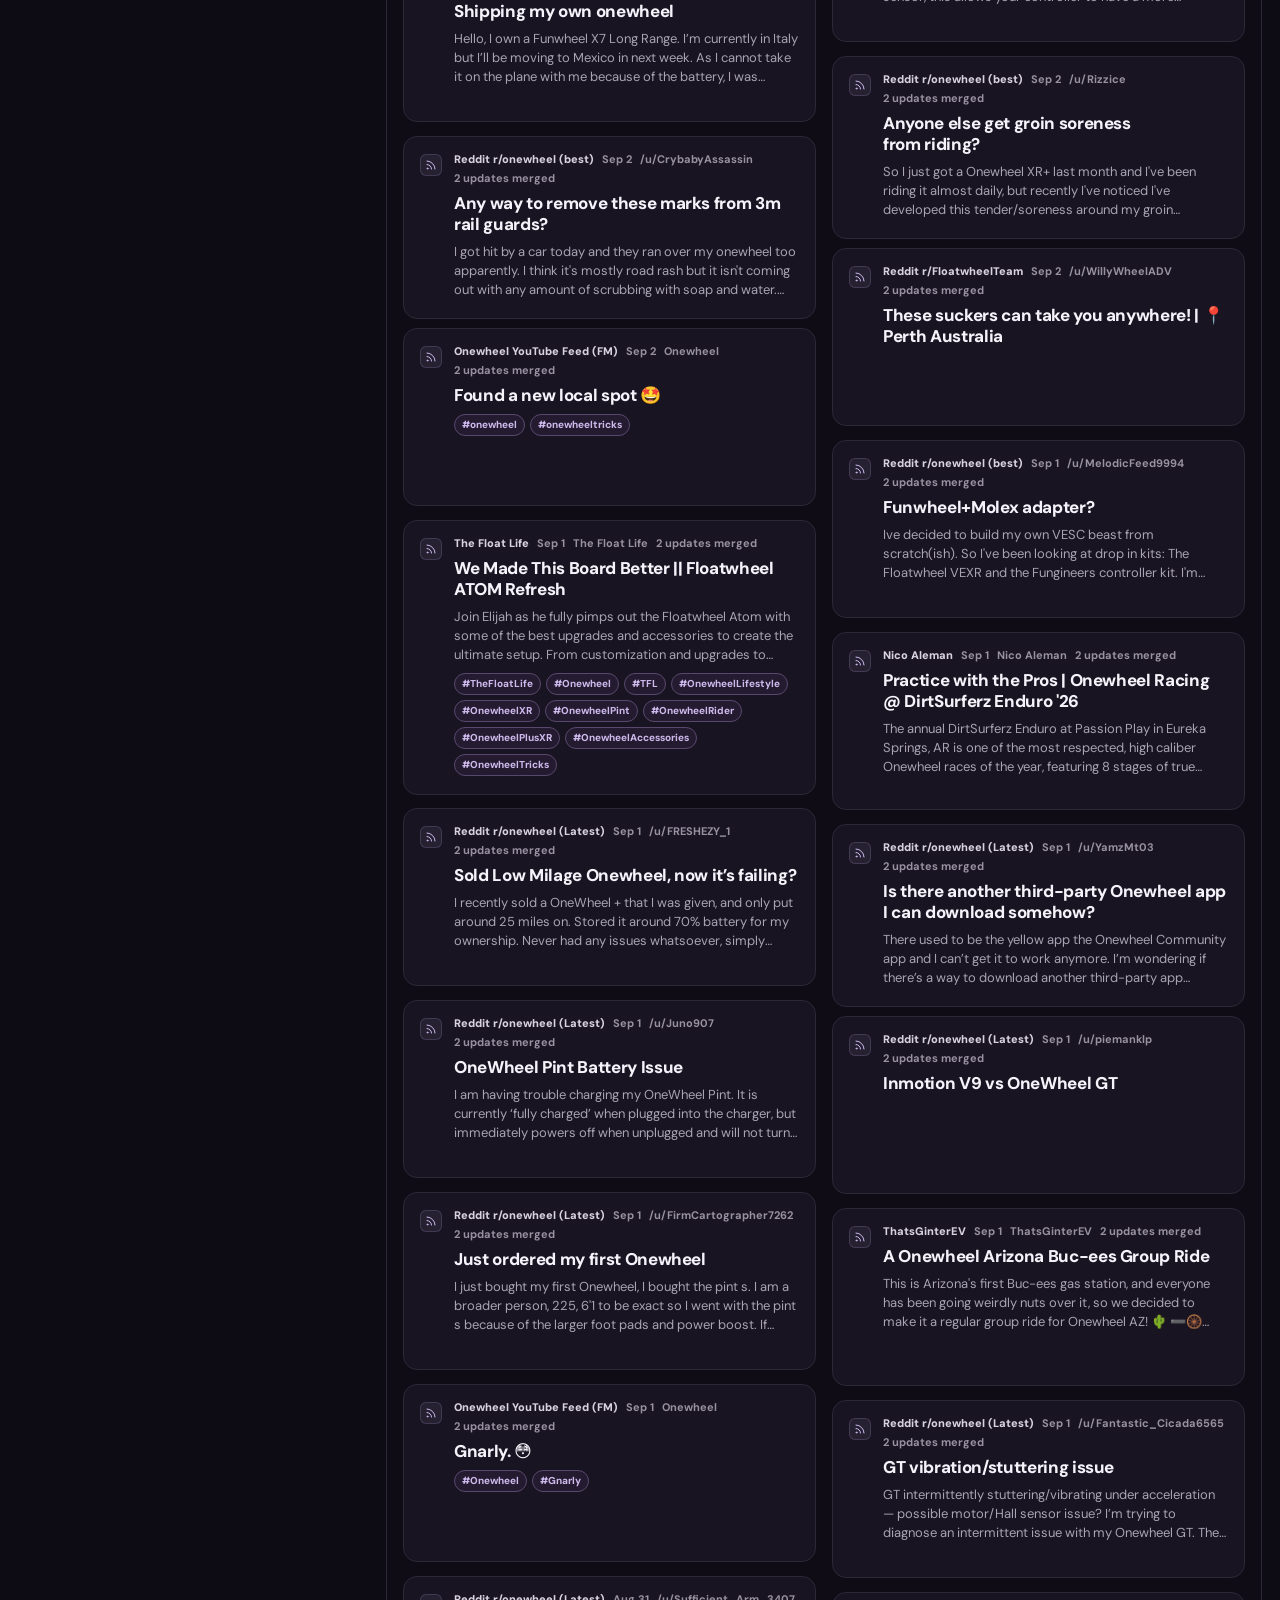
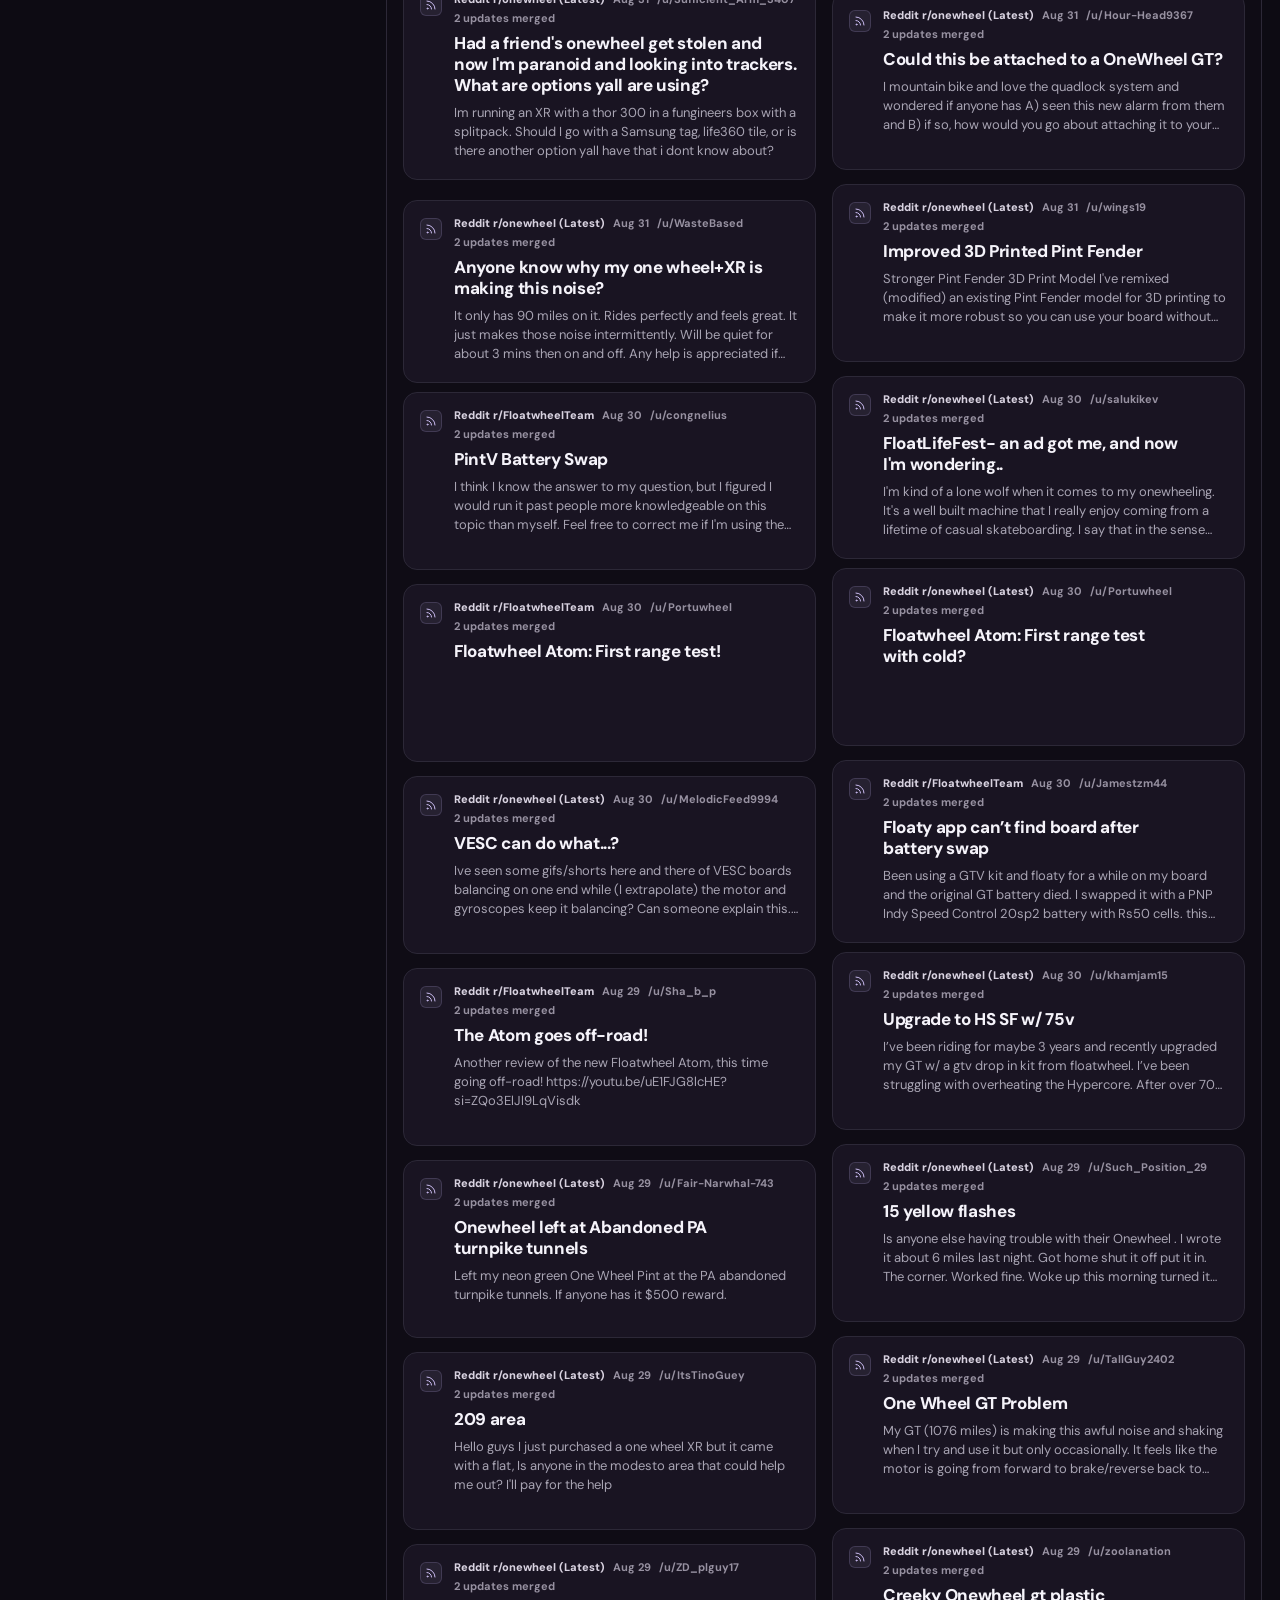
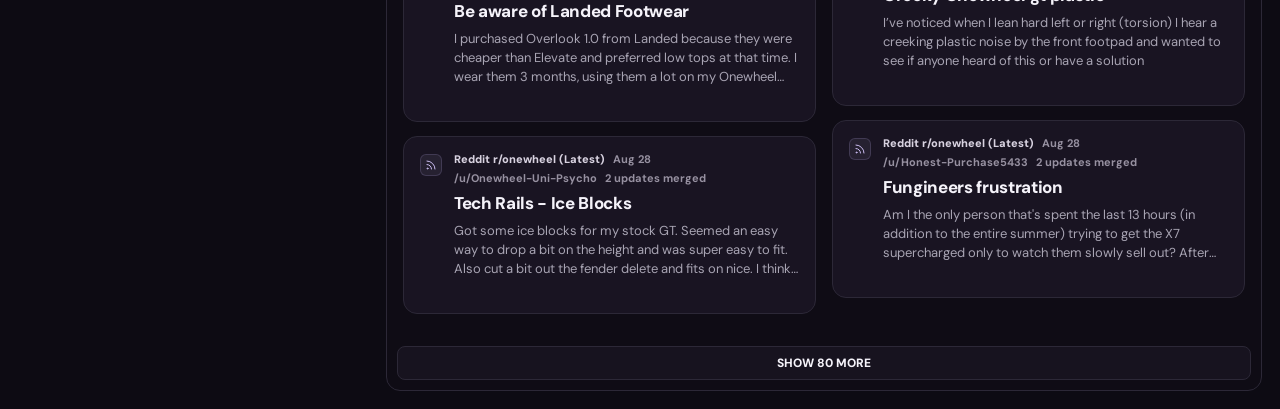
==== commit 3fb7d541: "Deploy cdd8fdffb3244b2e11935494242f50a1c392d282" ====
--- a/index.html
+++ b/index.html
@@ -9,8 +9,8 @@
     <link rel="preconnect" href="https://fonts.googleapis.com">
     <link rel="preconnect" href="https://fonts.gstatic.com" crossorigin>
     <link href="https://fonts.googleapis.com/css2?family=DM+Sans:wght@400;500;600;700;800;900&family=Newsreader:opsz,wght@6..72,600;6..72,700&display=swap" rel="stylesheet">
-    <script type="module" crossorigin src="./assets/index-GWpz8Yo6.js"></script>
-    <link rel="stylesheet" crossorigin href="./assets/index-tz_-rLZI.css">
+    <script type="module" crossorigin src="./assets/index-CXUF60ry.js"></script>
+    <link rel="stylesheet" crossorigin href="./assets/index-BULQHF4L.css">
   </head>
   <body>
     <div id="root"></div>
--- a/assets/index-BULQHF4L.css
+++ b/assets/index-BULQHF4L.css
@@ -0,0 +1 @@
+:root{--font-sans: "DM Sans", ui-sans-serif, system-ui, sans-serif;--font-display: "Newsreader", Georgia, serif;--ink: #f5f3fa;--muted: #a8a4b3;--line: #2c2837;--line-strong: #40394e;--paper: #0d0b13;--panel: #17131f;--panel-soft: #201a2a;--green: #a78bfa;--blue: #a78bfa;--pink: #d8b4fe;--orange: #c4b5fd;--shadow: 0 18px 52px rgba(3, 2, 8, .42);color-scheme:dark}*{box-sizing:border-box}html,body,#root{min-height:100%}body{margin:0;background:var(--paper);color:var(--ink);font-family:DM Sans,ui-sans-serif,system-ui,sans-serif;letter-spacing:0}button,input{font:inherit}button,a{-webkit-tap-highlight-color:transparent}button:focus-visible,a:focus-visible,input:focus-visible{outline:2px solid #b69cff;outline-offset:2px}a{color:inherit;text-decoration:none}img{display:block;max-width:100%}.app-shell{min-height:100vh;display:grid;grid-template-columns:76px minmax(0,1fr);background:radial-gradient(circle at 72% -12%,rgba(122,76,255,.19),transparent 34rem),radial-gradient(circle at 10% 34%,rgba(60,35,104,.16),transparent 28rem),var(--paper)}.feed-freshness{display:flex;flex-wrap:wrap;align-items:center;gap:12px 24px;padding:12px 20px;border-bottom:1px solid var(--line);background:var(--panel);font-size:13px;line-height:1.5}.feed-freshness:not(.is-admin){padding-block:8px;color:var(--muted)}.freshness-copy{display:grid;gap:4px;flex:1 1 260px}.freshness-copy time{font-variant-numeric:tabular-nums}.freshness-detail,.freshness-coverage{color:var(--muted)}.freshness-warning{color:var(--ink)}.freshness-coverage{flex:0 1 340px}.freshness-coverage summary{cursor:pointer;min-height:44px;align-content:center}.freshness-coverage summary:focus-visible{outline:2px solid var(--green);outline-offset:2px}.freshness-coverage p{margin:4px 0 0}.freshness-action{min-height:44px;padding:8px 16px;border:1px solid var(--line-strong);border-radius:8px;background:var(--panel-soft);color:var(--ink);cursor:pointer}.freshness-action:hover{border-color:var(--green)}.freshness-action:disabled{opacity:.65;cursor:wait}.deck-rail{position:sticky;top:0;z-index:50;height:100vh;border-right:1px solid var(--line);background:#0a080feb;-webkit-backdrop-filter:blur(18px);backdrop-filter:blur(18px);display:flex;flex-direction:column;align-items:center;gap:18px;padding:14px 10px}.logo-mark{width:46px;height:46px;border-radius:8px;display:grid;place-items:center;background:linear-gradient(145deg,#9b7cff,#5d3db8);color:#fff;font-weight:800;border:1px solid #7765a7;box-shadow:0 10px 28px #704cdb47}.rail-nav,.rail-footer{display:flex;flex-direction:column;gap:8px;align-items:center}.rail-footer{margin-top:auto}.rail-button{width:46px;height:46px;border:1px solid transparent;border-radius:8px;display:grid;place-items:center;background:transparent;color:#928d9e;cursor:pointer;transition:background .15s ease,border-color .15s ease,color .15s ease}.rail-button:hover{background:#1b1724;border-color:var(--line);color:var(--ink)}.rail-button.is-active{background:color-mix(in srgb,var(--deck-color) 14%,#fff);border-color:color-mix(in srgb,var(--deck-color) 42%,var(--line));color:color-mix(in srgb,var(--deck-color) 74%,#111)}.rail-link{color:#62675e}.rail-label{display:none}.workspace{min-width:0}.brand-banner{grid-column:1 / -1;height:clamp(88px,15vw,230px);overflow:hidden;border-bottom:1px solid var(--line);background:#000}.brand-banner img{width:100%;height:100%;object-fit:contain}.topbar{position:sticky;top:0;z-index:35;min-height:78px;display:grid;grid-template-columns:auto minmax(320px,720px) auto;justify-content:space-between;align-items:center;gap:16px;padding:12px 18px;border-bottom:1px solid var(--line);background:#0d0b13db;box-shadow:0 10px 30px #0302082e;-webkit-backdrop-filter:blur(20px);backdrop-filter:blur(20px)}.archive-toggle{min-height:42px;border:1px solid var(--line);border-radius:8px;padding:0 12px;background:var(--panel);color:var(--ink);cursor:pointer;font-size:12px;font-weight:850}.archive-toggle.is-active{border-color:#8066c7;background:#302044}.topbar-actions{display:flex;align-items:center;justify-content:flex-end;gap:10px}.view-controls{display:flex;gap:3px;border:1px solid var(--line);border-radius:10px;padding:3px;background:#14111b}.view-controls button{width:34px;height:34px;border:0;border-radius:7px;display:grid;place-items:center;background:transparent;color:#8f899c;cursor:pointer;transition:background .16s ease,color .16s ease,transform .16s ease}.view-controls button:hover,.view-controls button.is-active{background:#2a213a;color:#d9cfff}.view-controls button:active,.archive-toggle:active,.article-row:active{transform:scale(.985)}.mobile-source-button,.mobile-only{display:none}.icon-button{width:34px;height:34px;border:1px solid var(--line);border-radius:8px;background:var(--panel);color:var(--ink);display:grid;place-items:center;cursor:pointer}.icon-button.mobile-only{display:none}.brand-copy h1,.deck-header h2,.admin-panel h2,.source-panel h2,.reader-lightbox h2{margin:0;letter-spacing:0}.brand-copy h1{font-family:var(--font-sans);font-size:28px;line-height:1;font-weight:900;letter-spacing:-.045em}.brand-copy p,.deck-header p,.source-panel h2,.source-actions,.article-meta,.reader-source p,.admin-panel p,.admin-panel dt{color:var(--muted)}.brand-copy p{margin:5px 0 0;font-size:12px;font-weight:600;font-variant-numeric:tabular-nums}.search-box,.source-search{min-width:0;display:grid;grid-template-columns:20px minmax(0,1fr);align-items:center;gap:8px;border:1px solid var(--line);background:var(--panel);border-radius:8px;padding:0 12px;color:var(--muted)}.search-box{height:46px}.source-search{height:46px;margin:12px 0}.search-box:focus-within,.source-search:focus-within{border-color:#8c70d8;box-shadow:0 0 0 3px #9a7cff24}.search-box input,.source-search input{align-self:stretch;width:100%;min-width:0;border:0;outline:0;background:transparent;color:var(--ink)}.admin-links{display:flex;align-items:center;gap:8px;flex-wrap:wrap}.admin-links a,.source-actions button,.show-more{min-height:34px;border:1px solid var(--line);border-radius:8px;background:var(--panel);color:var(--ink);display:inline-flex;align-items:center;gap:7px;padding:0 10px;font-size:12px;font-weight:800;text-transform:uppercase}.admin-links a:hover,.source-actions button:hover,.show-more:hover{border-color:var(--line-strong);background:var(--panel-soft)}.reader-layout{min-height:calc(100vh - 78px);display:grid;grid-template-columns:292px minmax(0,1fr)}.source-panel{border-right:1px solid var(--line);background:#100d16e6;min-width:0;padding:14px;height:calc(100vh - 78px);position:sticky;top:78px;overflow:hidden;display:flex;flex-direction:column}.panel-heading{display:flex;justify-content:space-between;gap:12px;align-items:flex-start}.source-panel>:not(.source-list){flex-shrink:0}.eyebrow{display:block;margin-bottom:4px;color:#7b8175;font-size:11px;font-weight:900;text-transform:uppercase}.source-panel h2{font-size:20px;font-weight:800;color:var(--ink)}.source-actions{display:flex;justify-content:space-between;align-items:center;gap:12px;min-height:44px;margin-bottom:8px;padding-top:8px;border-top:1px solid var(--line);font-size:12px;font-weight:700}.source-actions button{cursor:pointer}.source-actions button:disabled{opacity:.42;cursor:default}.source-family-filters{display:flex;gap:7px;min-height:48px;padding:0 0 12px;overflow-x:auto;overscroll-behavior-inline:contain;scroll-snap-type:inline proximity;scrollbar-width:thin}.source-family-filters::-webkit-scrollbar{height:4px}.source-family-filters button{flex:0 0 auto;min-height:36px;border:1px solid var(--line);border-radius:999px;padding:0 10px;background:#17131e;color:var(--muted);cursor:pointer;font-size:11px;font-weight:800;scroll-snap-align:start}.source-family-filters button:not(:disabled):hover,.source-family-filters button.is-active{border-color:#8066c7;background:#302044;color:var(--ink)}.source-family-filters button:disabled{cursor:not-allowed;opacity:.45}.source-family-filters span{margin-left:3px;color:#b9a8d2;font-variant-numeric:tabular-nums}.source-list{min-height:0;overflow:auto;overscroll-behavior:contain;padding-right:4px}.source-row{width:100%;min-height:38px;border:1px solid transparent;border-radius:8px;background:transparent;display:grid;grid-template-columns:22px minmax(0,1fr) auto 14px;align-items:center;gap:8px;padding:6px 8px;color:var(--ink);cursor:pointer;text-align:left;transition:background .16s ease,border-color .16s ease,color .16s ease}.source-row:hover,.source-row.is-active{background:#211b2a;border-color:var(--line)}.source-row.is-active{background:#2b2040;border-color:#725aa7}.source-favicon,.article-favicon{width:22px;height:22px;border-radius:6px;background:#262131;border:1px solid rgba(190,171,235,.18);display:grid;place-items:center;overflow:hidden;flex:0 0 auto;padding:3px}.source-favicon.large{width:34px;height:34px;border-radius:8px;padding:4px}.source-favicon img,.article-favicon img,.favicon-fallback{width:100%;height:100%;object-fit:contain;border-radius:3px}.favicon-fallback{color:#cbbcf1;padding:1px}.source-name{min-width:0;overflow:hidden;white-space:nowrap;text-overflow:ellipsis;font-size:13px;font-weight:700}.source-count{color:var(--muted);font-size:11px;font-weight:800;white-space:nowrap;font-variant-numeric:tabular-nums}.deck-board{min-width:0;overflow-x:auto;display:grid;grid-auto-flow:column;grid-auto-columns:minmax(320px,380px);gap:16px;align-items:start;padding:18px}.deck-board.single-deck{grid-auto-flow:row;grid-template-columns:minmax(0,min(1800px,100%));justify-content:center}.single-deck .article-row.has-media{grid-template-columns:28px minmax(0,1fr) 112px}.single-deck .article-thumbnail{width:112px}.deck-column{min-width:0;background:var(--panel);border:1px solid var(--line);border-radius:14px;overflow:hidden;background:#110e179e;box-shadow:none}.deck-header{min-height:74px;display:flex;align-items:center;justify-content:space-between;gap:12px;padding:12px;border-top:0;border-bottom:1px solid var(--line);background:transparent}.deck-title-row{min-width:0;display:grid;grid-template-columns:32px minmax(0,1fr);gap:10px;align-items:center}.deck-icon{width:32px;height:32px;border-radius:8px;display:grid;place-items:center;border:1px solid color-mix(in srgb,var(--deck-color) 35%,var(--line));background:color-mix(in srgb,var(--deck-color) 12%,#221b2e);color:color-mix(in srgb,var(--deck-color) 48%,#d8cbff)}.deck-header h2{font-size:15px;font-weight:900;overflow:hidden;white-space:nowrap;text-overflow:ellipsis}.deck-header p{margin:3px 0 0;font-size:11px;font-weight:700}.article-list{display:block}.article-row{width:100%;border:0;border-bottom:1px solid var(--line);background:var(--panel);display:grid;grid-template-columns:28px minmax(0,1fr);gap:10px;align-items:start;padding:10px 11px;cursor:pointer;text-align:left;color:var(--ink);transition:transform .18s ease,border-color .18s ease,background .18s ease,box-shadow .18s ease}.article-row.has-media{grid-template-columns:28px minmax(0,1fr) 72px}.article-thumbnail{position:relative;width:72px;aspect-ratio:4 / 3;overflow:hidden;border:1px solid var(--line);border-radius:6px;background:var(--panel-soft)}.article-thumbnail img{width:100%;height:100%;object-fit:cover}.article-play{position:absolute;inset:50% auto auto 50%;transform:translate(-50%,-50%);padding:4px;border-radius:50%;background:#000000b8;color:#fff}.article-row:hover,.article-row.is-selected{background:#1d1827}.article-copy{min-width:0;display:grid;gap:4px}.article-title{color:var(--ink);font-size:13px;line-height:1.24;font-weight:850}.article-meta{min-width:0;display:flex;align-items:center;flex-wrap:wrap;gap:5px 8px;font-size:11px;font-weight:700}.article-meta span{min-width:0;max-width:100%;overflow-wrap:anywhere}.article-excerpt{color:var(--muted);font-size:12px;line-height:1.35;display:-webkit-box;-webkit-line-clamp:2;-webkit-box-orient:vertical;overflow:hidden}.article-tags,.reader-tags{display:flex;flex-wrap:wrap;gap:5px}.article-tags span,.reader-tags button{border:1px solid #59486d;border-radius:999px;background:#241b30;color:#cdb9ec;font-size:10px;font-weight:800;line-height:1}.article-tags span{padding:5px 7px}.empty-column{padding:24px;color:var(--muted);overflow-wrap:anywhere}.empty-column h3{margin:0;color:var(--ink);font-size:18px;font-weight:750}.empty-column p,.empty-column ul{margin:8px 0 0;font-size:14px;line-height:1.6}.empty-column ul{padding-left:20px}.empty-column .retry-button{margin-top:20px;max-width:100%;padding:10px 18px}.show-more{width:calc(100% - 20px);justify-content:center;margin:10px;cursor:pointer}.reader-lightbox-backdrop{position:fixed;top:0;right:0;bottom:0;left:0;z-index:120;display:grid;place-items:center;padding:18px;background:radial-gradient(circle at 50% 0,rgba(116,80,178,.2),transparent 42rem),#040308e0;-webkit-backdrop-filter:blur(14px);backdrop-filter:blur(14px)}.reader-lightbox{width:min(1800px,calc(100vw - 36px));height:min(1200px,calc(100dvh - 36px));min-width:0;overflow:hidden;display:grid;grid-template-rows:auto minmax(0,1fr);border:1px solid var(--line-strong);border-radius:22px;background:#15111d;box-shadow:0 38px 120px #0000009e,inset 0 1px #ffffff0a}.reader-lightbox-header{display:grid;grid-template-columns:minmax(0,1fr) auto;gap:10px 16px;align-items:start;padding:20px 22px 16px;border-bottom:1px solid var(--line);background:radial-gradient(circle at 82% -30%,rgba(129,91,191,.2),transparent 34rem)}.reader-lightbox-header h2{grid-column:1 / -1;font-family:var(--font-sans);font-size:clamp(26px,3vw,42px);line-height:1.08;font-weight:800;letter-spacing:-.035em}.reader-tags{grid-column:1 / -1}.reader-tags button{min-height:30px;padding:0 10px;cursor:pointer}.reader-tags button:hover{border-color:#967bd1;background:#302044;color:#fff}.reader-source{min-width:0;display:flex;align-items:center;gap:10px}.reader-source>div{min-width:0}.reader-source span{font-size:13px;font-weight:900}.reader-source p{margin:2px 0 0;font-size:12px;font-weight:700}.reader-source .reader-content-kind{display:inline-flex;margin-top:6px;color:#c9b9e6;font-size:10px;font-weight:800;letter-spacing:.08em;text-transform:uppercase}.reader-tabs{grid-column:1 / -1;display:flex;gap:8px}.reader-tabs button,.reader-tabs a{min-height:36px;border:1px solid var(--line);border-radius:8px;padding:0 13px;background:var(--panel);color:var(--ink);display:inline-flex;align-items:center;font-size:12px;font-weight:850;cursor:pointer}.reader-tabs button.is-active{border-color:#8066c7;background:#302044}.reader-lightbox-body{min-height:0;overflow:hidden;display:flex;flex-direction:column;background:radial-gradient(circle at 8% 0,rgba(100,72,145,.12),transparent 26rem),var(--paper);padding:14px}.reader-post-layout{min-width:0;min-height:0;height:100%;flex:1 1 auto;display:grid;grid-template-columns:minmax(0,1fr);gap:14px}.reader-post-layout.has-embed{grid-template-columns:minmax(0,1.65fr) minmax(360px,.75fr)}.reader-post-layout.has-embed.embed-only{grid-template-columns:minmax(0,1fr);place-items:start center}.reader-post-layout.embed-only .reader-video-player{width:auto;height:100%;max-width:1600px;max-height:100%}.reader-video-player{width:100%;aspect-ratio:16 / 9;overflow:hidden;border:1px solid var(--line);border-radius:16px;background:#000;align-self:start;box-shadow:0 24px 70px #00000061}.reader-video-player iframe{width:100%;border:0}.reader-video-player:not(.reddit-player) iframe{height:100%}.reader-video-player.post-embed{width:min(100%,900px);height:auto;min-height:0;max-height:none;aspect-ratio:auto;background:transparent;overflow:visible;box-shadow:none}.reader-post-layout.embed-only .reader-video-player.post-embed{width:min(100%,900px);height:auto;max-height:none}.reddit-embed-host{width:100%}.reader-video-player.portrait-embed{width:min(100%,520px);height:100%;min-height:560px;aspect-ratio:9 / 16}.reader-post-layout.embed-only .reader-video-player.portrait-embed{width:min(100%,520px)}.reader-video-details{min-height:180px;border:1px solid var(--line);border-radius:14px;padding:clamp(22px,4vw,42px);background:linear-gradient(145deg,#1d1726,#110e16);color:var(--ink)}.reader-video-details p{max-width:52ch;margin:12px 0 0;color:var(--muted);font-size:15px;line-height:1.65}.post-reader-frame,.source-reader-frame{width:100%;min-height:0;flex:1 1 auto;border:1px solid var(--line);border-radius:14px;background:var(--panel)}.post-reader-frame{height:100%}.source-frame-wrap{min-height:0;flex:1;display:flex;flex-direction:column;gap:10px}.source-frame-fallback{flex:0 0 auto;display:flex;align-items:center;justify-content:flex-end;gap:10px;color:var(--muted);font-size:12px;font-weight:700}.source-frame-fallback a{min-height:36px;border:1px solid var(--line-strong);border-radius:8px;background:var(--panel);color:var(--ink);display:inline-flex;align-items:center;gap:7px;padding:0 11px;font-size:12px;font-weight:850}.admin-panel{border-top:1px solid var(--line);background:#10120f;color:#f6f8f1;display:grid;grid-template-columns:minmax(260px,1fr) minmax(340px,1fr) auto;gap:18px;align-items:start;padding:22px}.admin-panel p{margin:8px 0 0;color:#b9c0b2}.admin-panel dl{margin:0;display:grid;grid-template-columns:repeat(3,minmax(0,1fr));gap:10px}.admin-panel dt{color:#b9c0b2;font-size:11px;text-transform:uppercase;font-weight:900}.admin-panel dd{margin:3px 0 0;font-size:18px;font-weight:900}.admin-links a{background:#1b1e19;border-color:#31352f;color:#f6f8f1}.loading-screen{min-height:100vh;display:grid;place-items:center;align-content:center;gap:10px;background:var(--paper);color:var(--ink);text-align:center}.loading-screen h1{margin:0;font-family:Newsreader,Georgia,serif;font-size:34px}.loading-screen p{margin:0;color:var(--muted);font-weight:700}.loading-icon{width:32px;height:32px;color:var(--green);animation:spin 1s linear infinite}.error-screen .loading-icon{animation:none;color:var(--pink)}.retry-button{min-height:44px;border:1px solid #8066c7;border-radius:8px;padding:0 18px;background:#302044;color:var(--ink);font-weight:850;cursor:pointer}.retry-button:hover{background:#3b2852}@keyframes spin{to{transform:rotate(360deg)}}::-webkit-scrollbar{width:8px;height:8px}::-webkit-scrollbar-track{background:transparent}::-webkit-scrollbar-thumb{background:#3c3549;border-radius:8px}@media(max-width:1180px){.reader-layout{grid-template-columns:292px minmax(0,1fr)}}@media(max-width:900px){.app-shell{grid-template-columns:minmax(0,1fr)}.deck-rail{height:62px;flex-direction:row;justify-content:flex-start;overflow-x:auto;border-right:0;border-bottom:1px solid var(--line);padding:8px 10px}.logo-mark{width:42px;height:42px}.rail-button{width:auto;min-width:42px;height:42px;display:flex;gap:7px;padding:0 10px}.rail-label{display:inline;font-size:12px;font-weight:850;white-space:nowrap}.rail-nav,.rail-footer{flex-direction:row}.rail-footer{margin-top:0;margin-left:auto}.topbar{top:62px;grid-template-columns:auto minmax(0,1fr);align-items:start;gap:10px;padding:10px}.brand-copy h1{font-size:25px}.search-box{grid-column:1 / -1}.archive-toggle{grid-column:1 / -1;justify-self:stretch}.mobile-source-button,.mobile-only,.icon-button.mobile-only{display:grid}.mobile-source-button,.icon-button{width:42px;height:42px;border:1px solid var(--line);border-radius:8px;background:var(--panel);place-items:center;cursor:pointer}.reader-layout{min-height:calc(100vh - 202px);grid-template-columns:minmax(0,1fr)}.source-panel{position:fixed;z-index:90;left:0;top:0;bottom:0;width:min(360px,92vw);height:100dvh;transform:translate(-105%);visibility:hidden;transition:transform .18s ease;box-shadow:var(--shadow);background:#121019}.source-panel.is-open{transform:translate(0);visibility:visible}.source-scrim{position:fixed;top:0;right:0;bottom:0;left:0;z-index:80;border:0;background:#040308bd}.deck-board{grid-auto-columns:minmax(306px,88vw);gap:10px;padding:10px}.deck-board.single-deck{grid-template-columns:minmax(0,1fr)}.single-deck .article-row.has-media{grid-template-columns:28px minmax(0,1fr) 82px}.single-deck .article-thumbnail{width:82px}.reader-lightbox-backdrop{padding:0}.reader-lightbox{width:100vw;height:100dvh;border:0;border-radius:0}.reader-lightbox-header{padding:12px}.reader-lightbox-body{padding:8px}.source-frame-fallback{align-items:stretch;flex-direction:column}.source-frame-fallback a{justify-content:center}.admin-panel{grid-template-columns:minmax(0,1fr)}.admin-panel dl{grid-template-columns:repeat(2,minmax(0,1fr))}}.view-cards.single-deck .article-list{display:grid;grid-template-columns:repeat(auto-fill,minmax(min(100%,280px),1fr));grid-auto-rows:8px;column-gap:16px;row-gap:8px;padding:16px;align-items:start}.view-cards.single-deck .article-row{min-width:0;grid-template-columns:40px minmax(0,1fr);grid-template-areas:"media media" "favicon copy";grid-template-rows:auto 1fr;gap:0 10px;align-content:start;border:1px solid var(--line);border-radius:14px;padding:0;overflow:hidden}.view-cards.single-deck .article-row.is-text-only{min-height:178px;background:color-mix(in srgb,var(--panel) 88%,#281d39)}.view-cards.single-deck .article-row.is-featured{min-height:0;grid-template-columns:40px minmax(0,1fr);grid-template-areas:"media media" "favicon copy";grid-template-rows:auto 1fr}.view-cards.single-deck .article-row:hover,.view-cards.single-deck .article-row.is-selected{border-color:#6f5998;transform:translateY(-2px);box-shadow:0 18px 34px #0302084d}.view-cards.single-deck .article-favicon{grid-area:favicon;margin:17px 0 18px 16px}.view-cards.single-deck .article-row.is-featured .article-favicon{margin:17px 0 18px 16px}.view-cards.single-deck .article-copy{grid-area:copy;gap:8px;align-content:start;padding:15px 16px 18px 0}.view-cards.single-deck .article-row.is-featured .article-copy{align-content:start;padding:15px 16px 18px 0}.view-cards.single-deck .article-meta{order:-1;color:#9791a1;font-size:11px}.view-cards.single-deck .article-meta span:first-child{color:#d8d2e0;font-weight:850}.view-cards.single-deck .article-title{font-size:17px;line-height:1.24;font-weight:800;letter-spacing:-.02em;text-wrap:pretty}.view-cards.single-deck .article-row.is-featured .article-title{font-size:clamp(22px,2.4vw,32px);line-height:1.08}.view-cards.single-deck .article-excerpt{font-size:13px;line-height:1.45;-webkit-line-clamp:3}.view-cards.single-deck .article-thumbnail{grid-area:media;width:100%;aspect-ratio:16 / 9;border:0;border-bottom:1px solid var(--line);border-radius:0}.view-cards.single-deck .article-row.is-featured .article-thumbnail{height:auto;aspect-ratio:4 / 3;border-right:0;border-bottom:1px solid var(--line)}.view-cards.single-deck .article-play{z-index:1;padding:10px;background:#0c0812c7;box-shadow:0 6px 20px #00000057}.view-compact.single-deck{grid-template-columns:minmax(0,900px)}.view-compact.single-deck .article-row.has-media{grid-template-columns:28px minmax(0,1fr) 112px}.view-compact.single-deck .article-thumbnail{width:112px}@media(max-width:1180px){.view-cards.single-deck .article-list{grid-template-columns:repeat(auto-fill,minmax(min(100%,250px),1fr))}}@media(max-width:900px){.topbar-actions{grid-column:1 / -1;justify-content:space-between}.archive-toggle{flex:1}.view-cards.single-deck .article-list{grid-template-columns:minmax(0,1fr);gap:12px;padding:12px}.view-cards.single-deck .article-row{min-height:0}.view-cards.single-deck .article-row.is-featured{grid-column:auto;min-height:0;grid-template-columns:40px minmax(0,1fr);grid-template-areas:"media media" "favicon copy";grid-template-rows:auto 1fr}.view-cards.single-deck .article-row.is-featured .article-thumbnail{height:auto;aspect-ratio:16 / 9;border-right:0;border-bottom:1px solid var(--line)}.view-cards.single-deck .article-row.is-featured .article-favicon{margin:17px 0 18px 16px}.view-cards.single-deck .article-row.is-featured .article-copy{align-content:start;padding:15px 16px 18px 0}.view-cards.single-deck .article-row.is-featured .article-title{font-size:18px;line-height:1.2}.view-compact.single-deck .article-row.has-media{grid-template-columns:28px minmax(0,1fr) 82px}.view-compact.single-deck .article-thumbnail{width:82px}}@media(max-width:900px){.reader-lightbox-body{overflow-x:hidden;overflow-y:auto;overscroll-behavior:contain;-webkit-overflow-scrolling:touch}.reader-post-layout.has-embed{height:auto;min-height:100%;flex:0 0 auto;grid-template-columns:minmax(0,1fr);grid-template-rows:auto minmax(72dvh,auto)}.reader-post-layout.has-embed .post-reader-frame{height:72dvh;min-height:72dvh}.reader-video-player{max-height:34dvh}}@media(prefers-reduced-motion:reduce){*,*:before,*:after{scroll-behavior:auto!important;transition-duration:.01ms!important;animation-duration:.01ms!important;animation-iteration-count:1!important}}
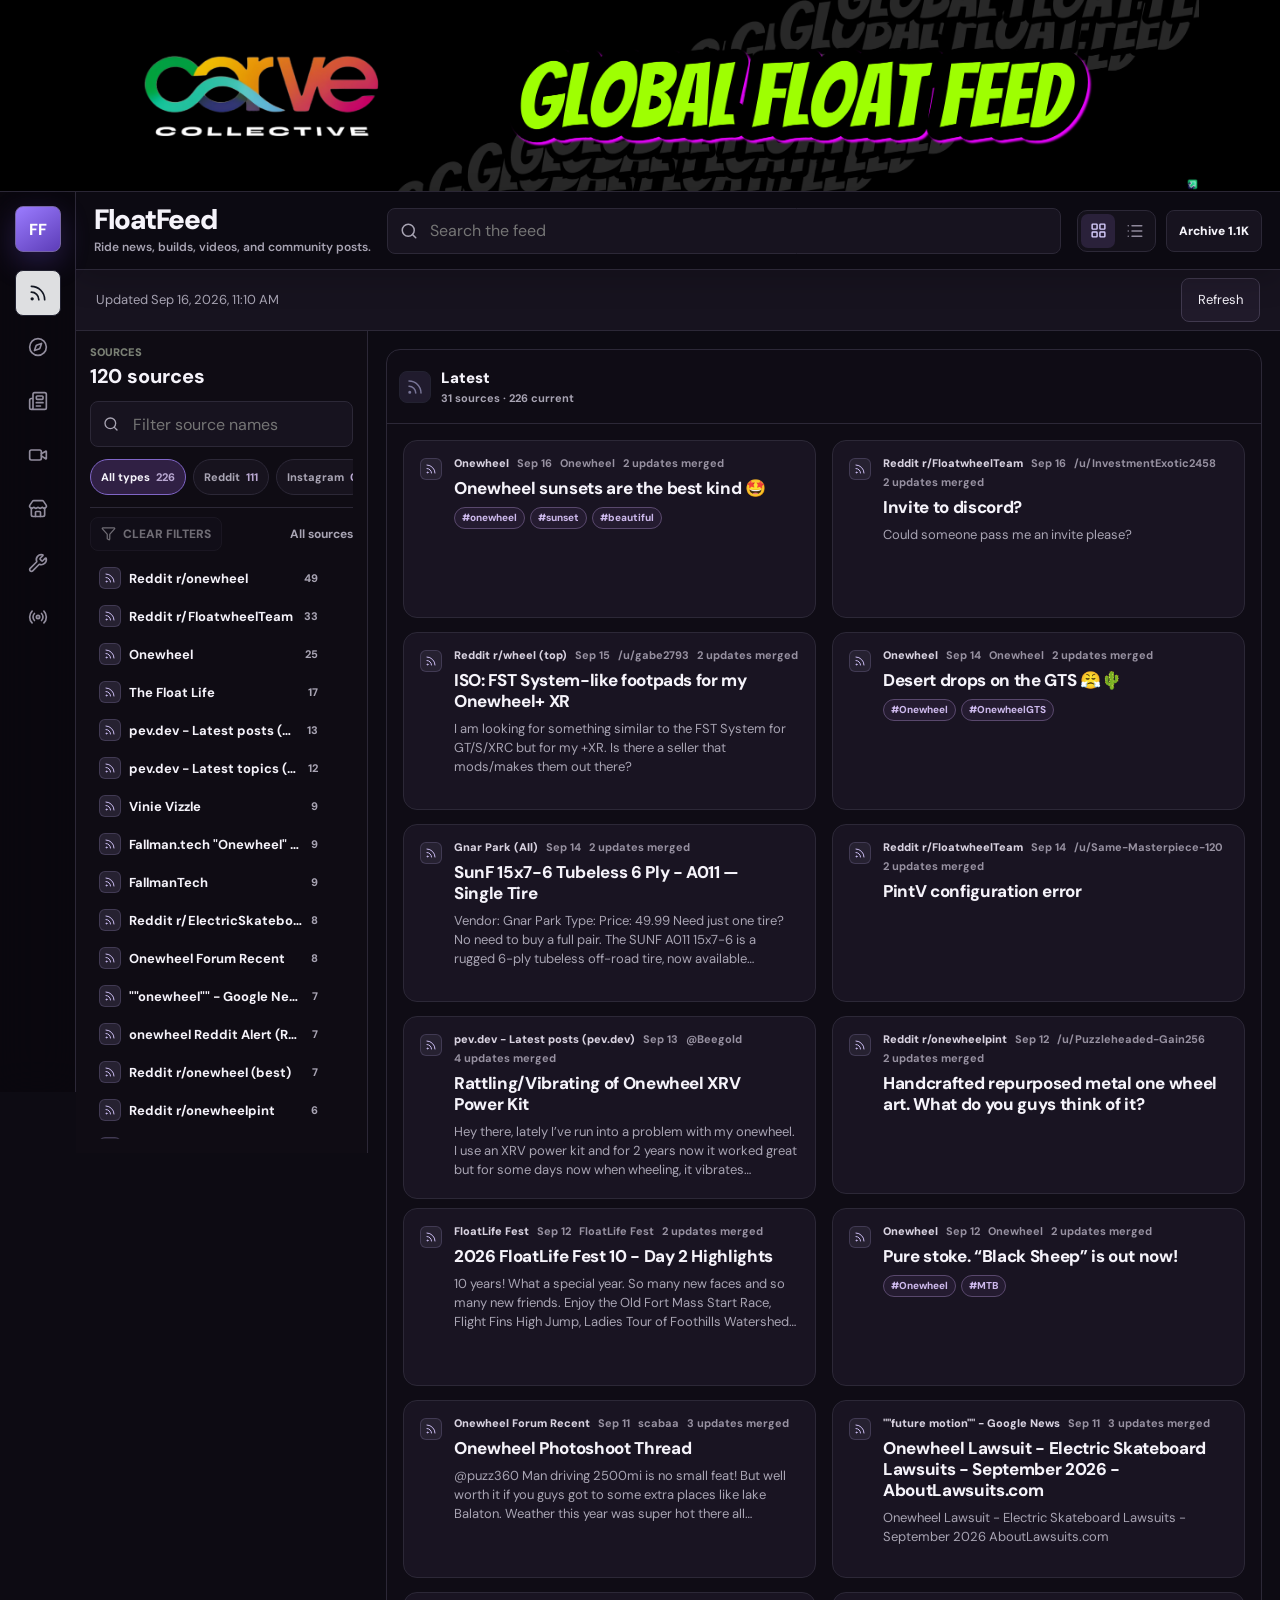
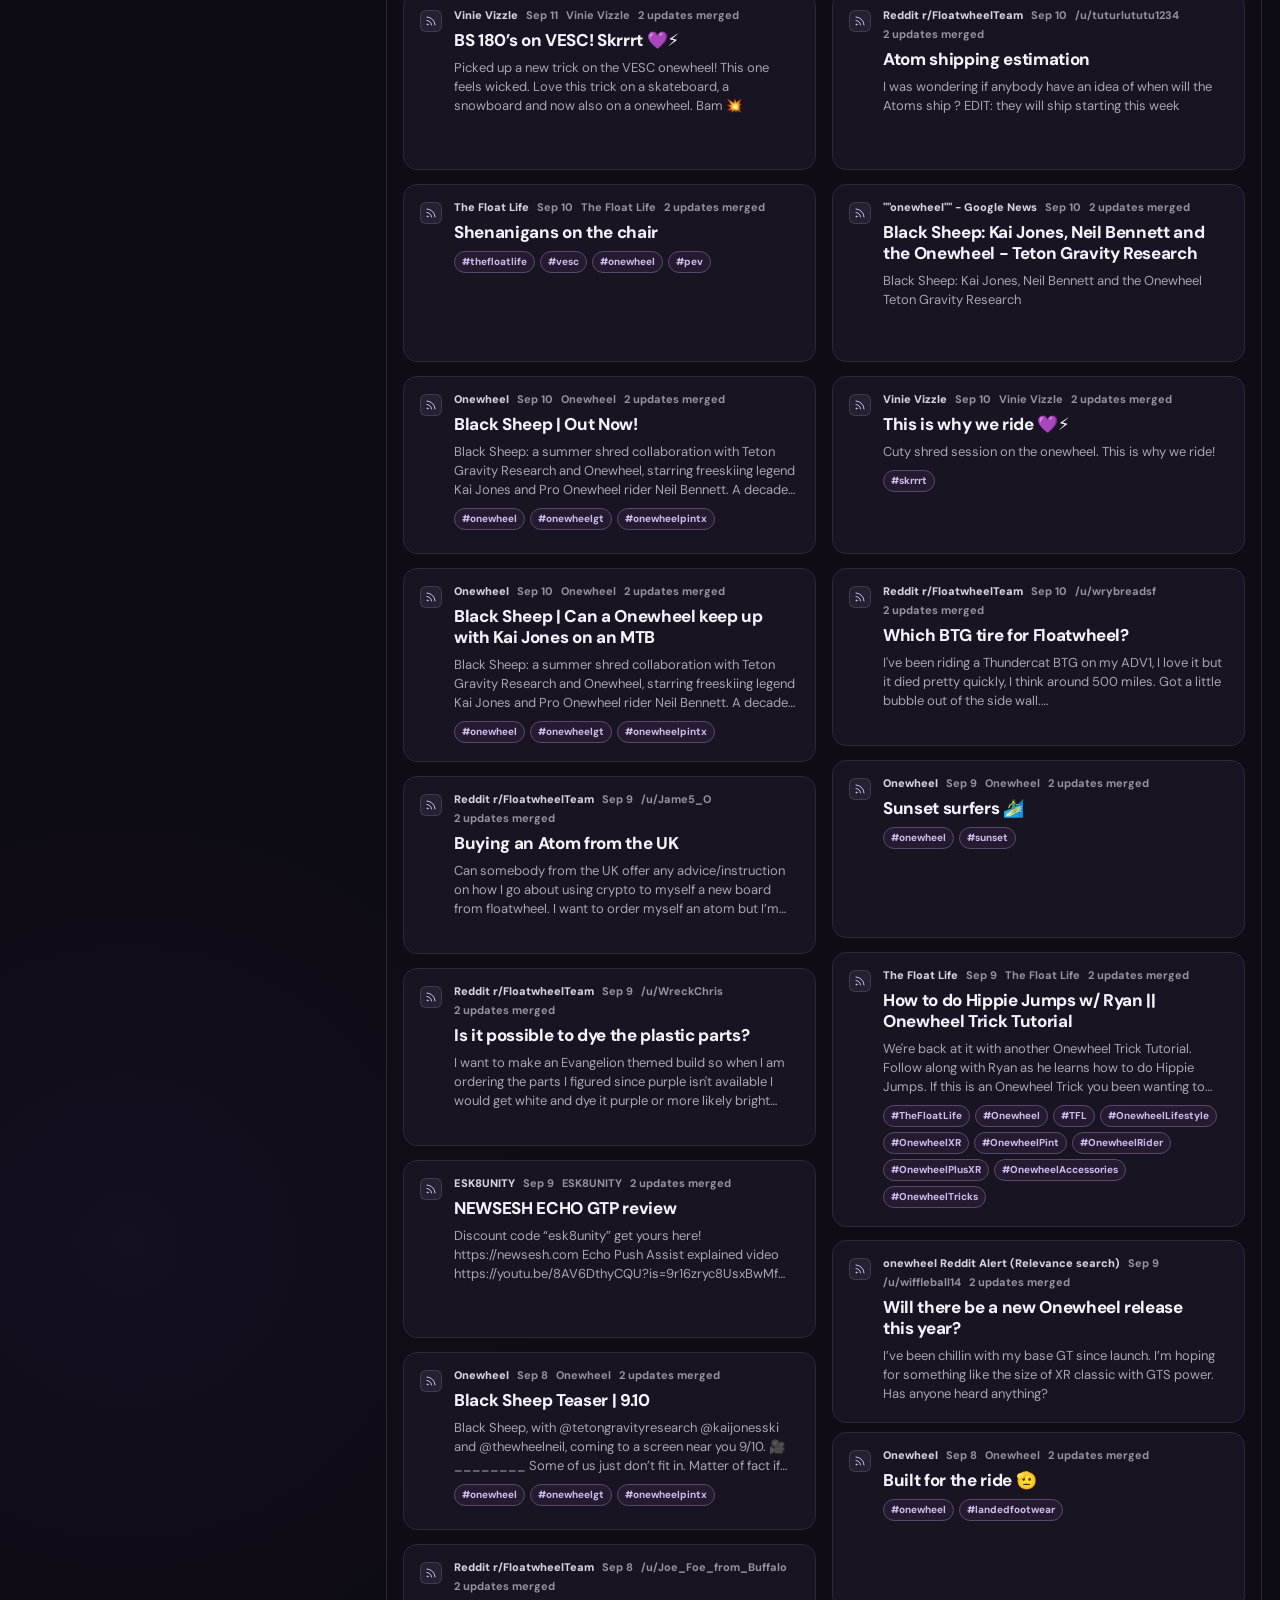
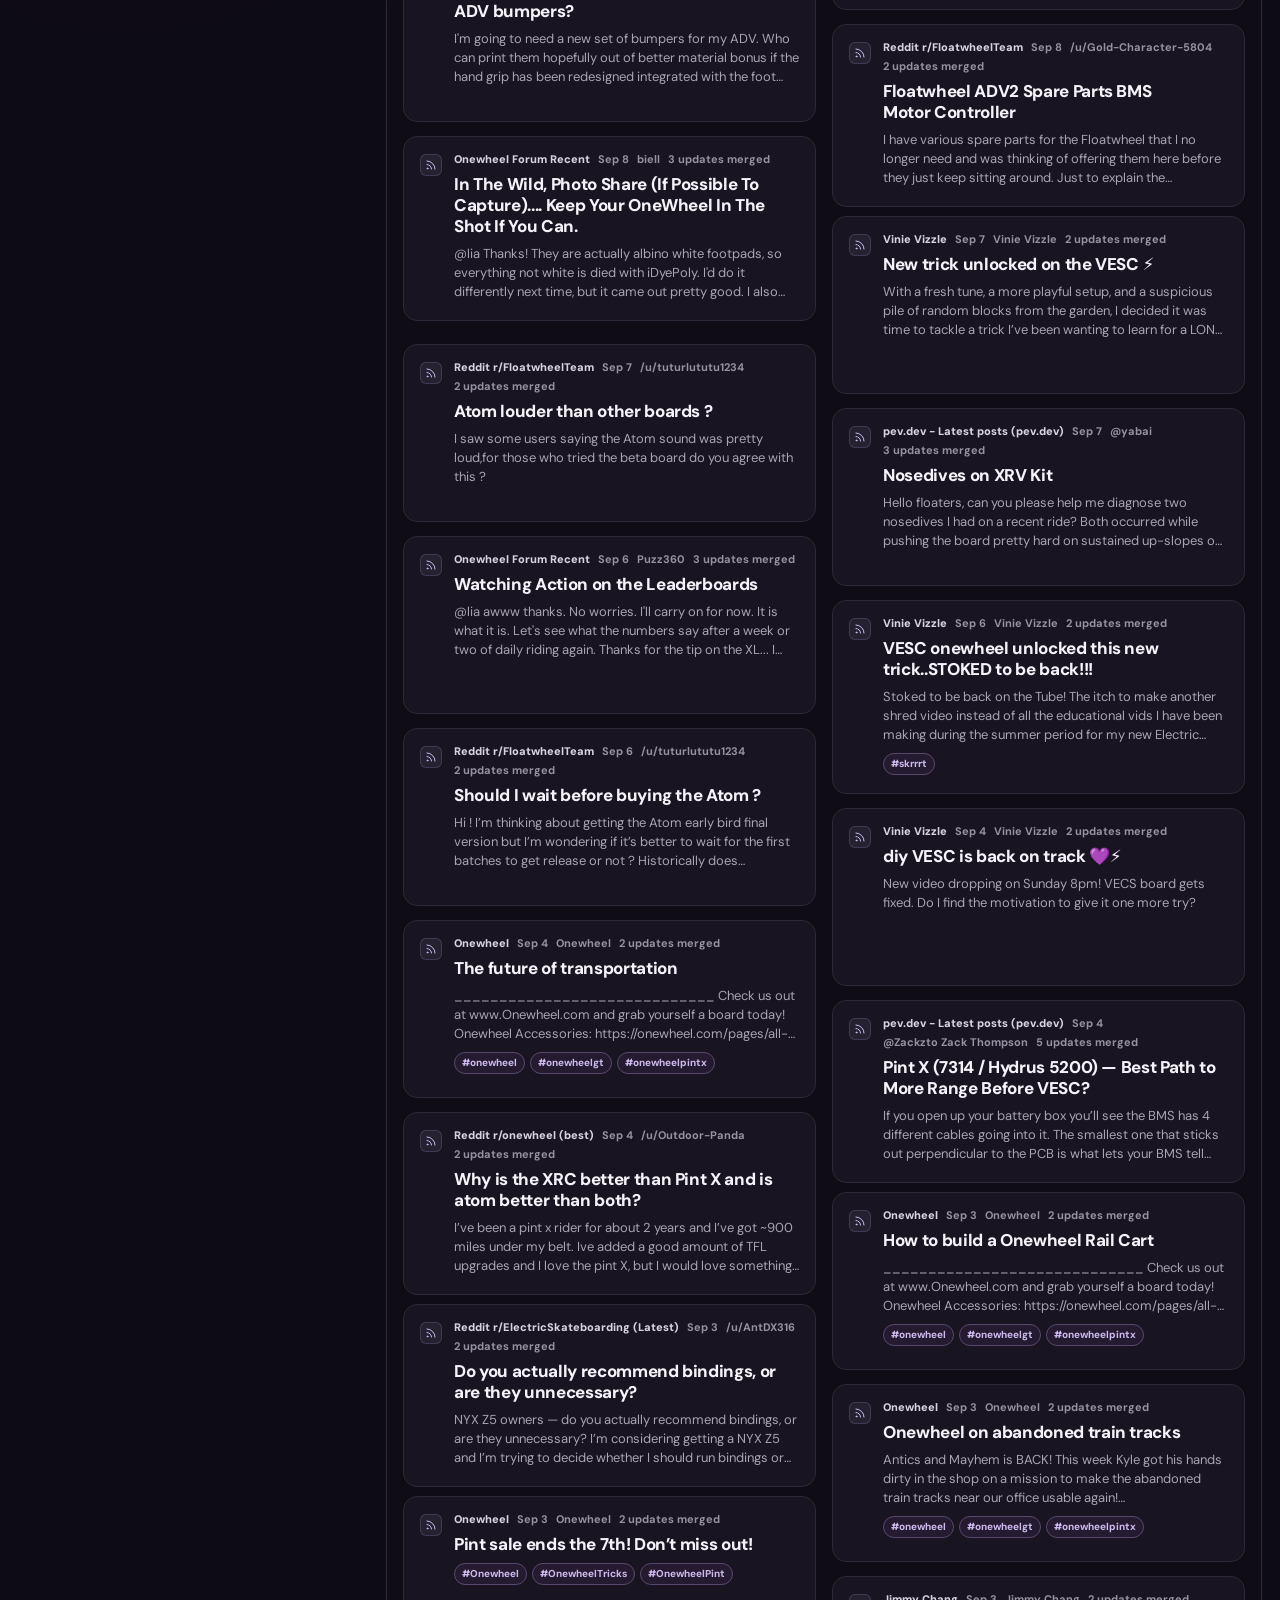
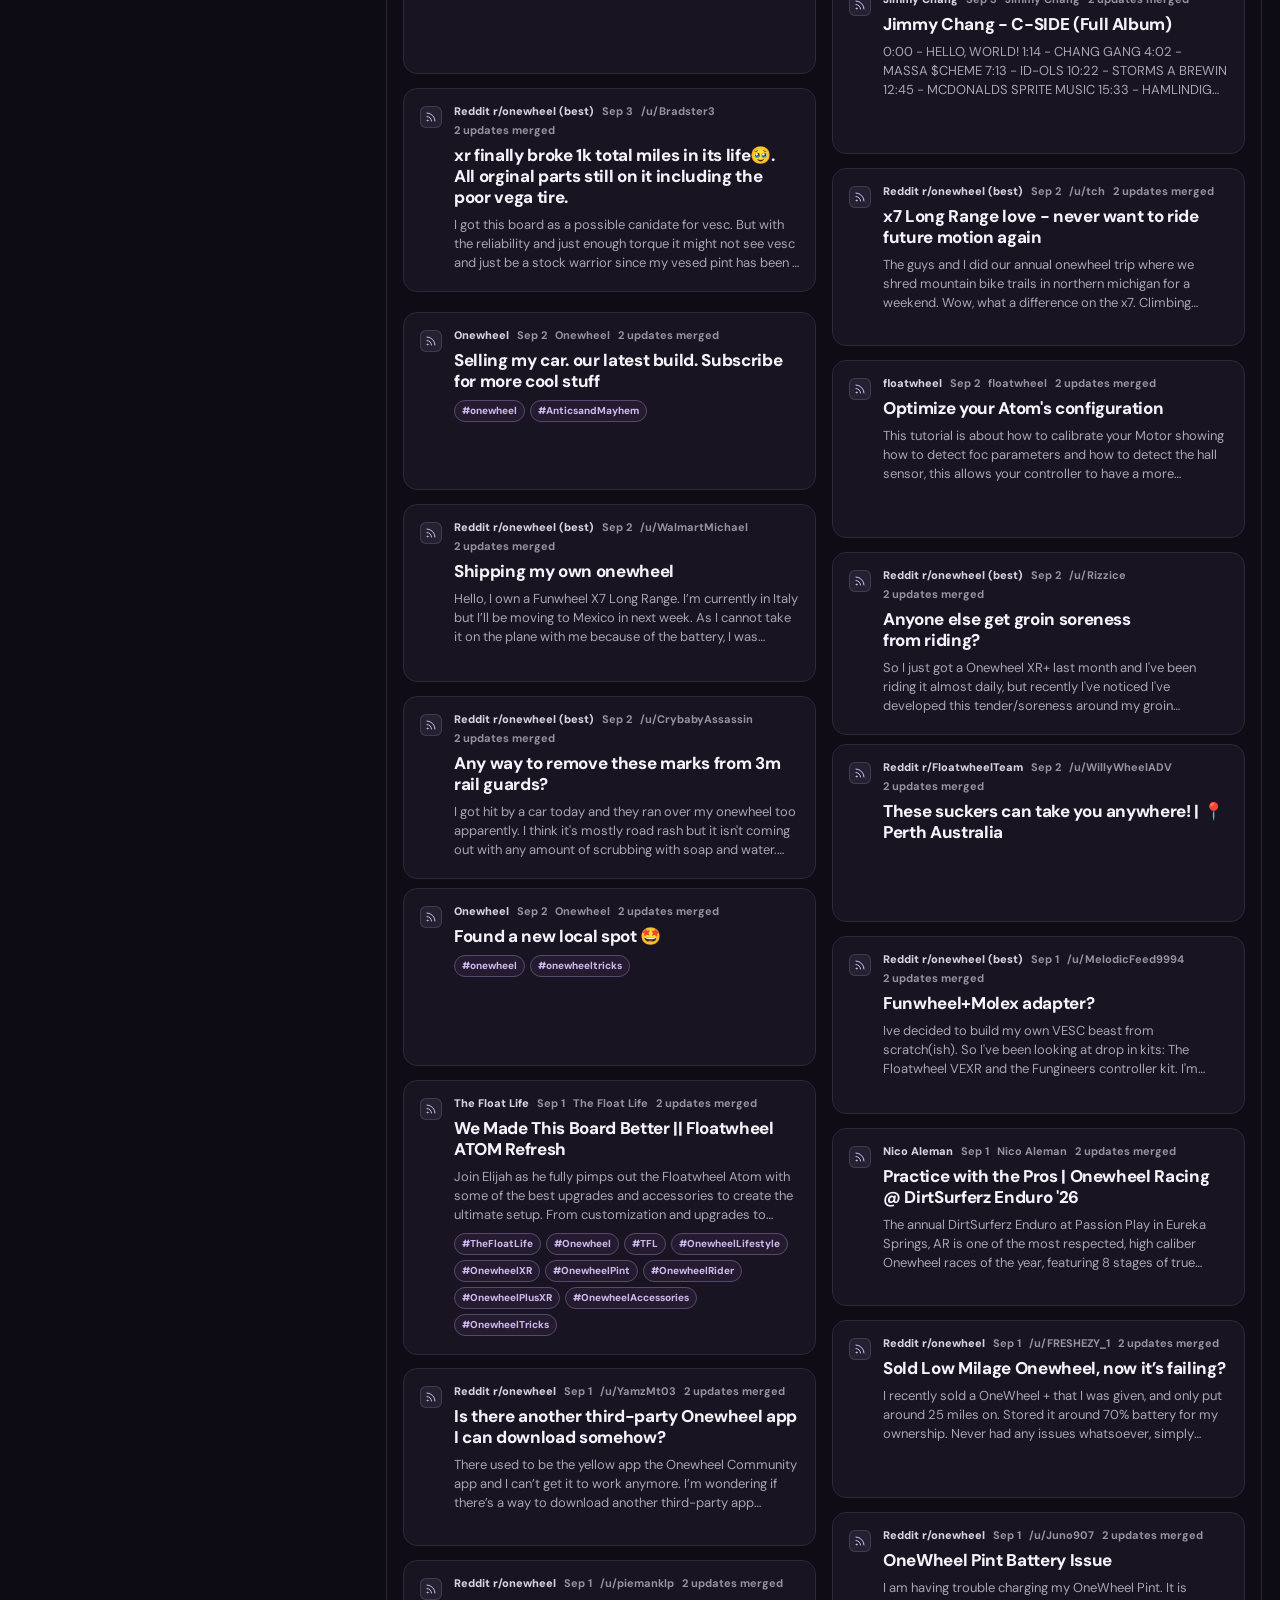
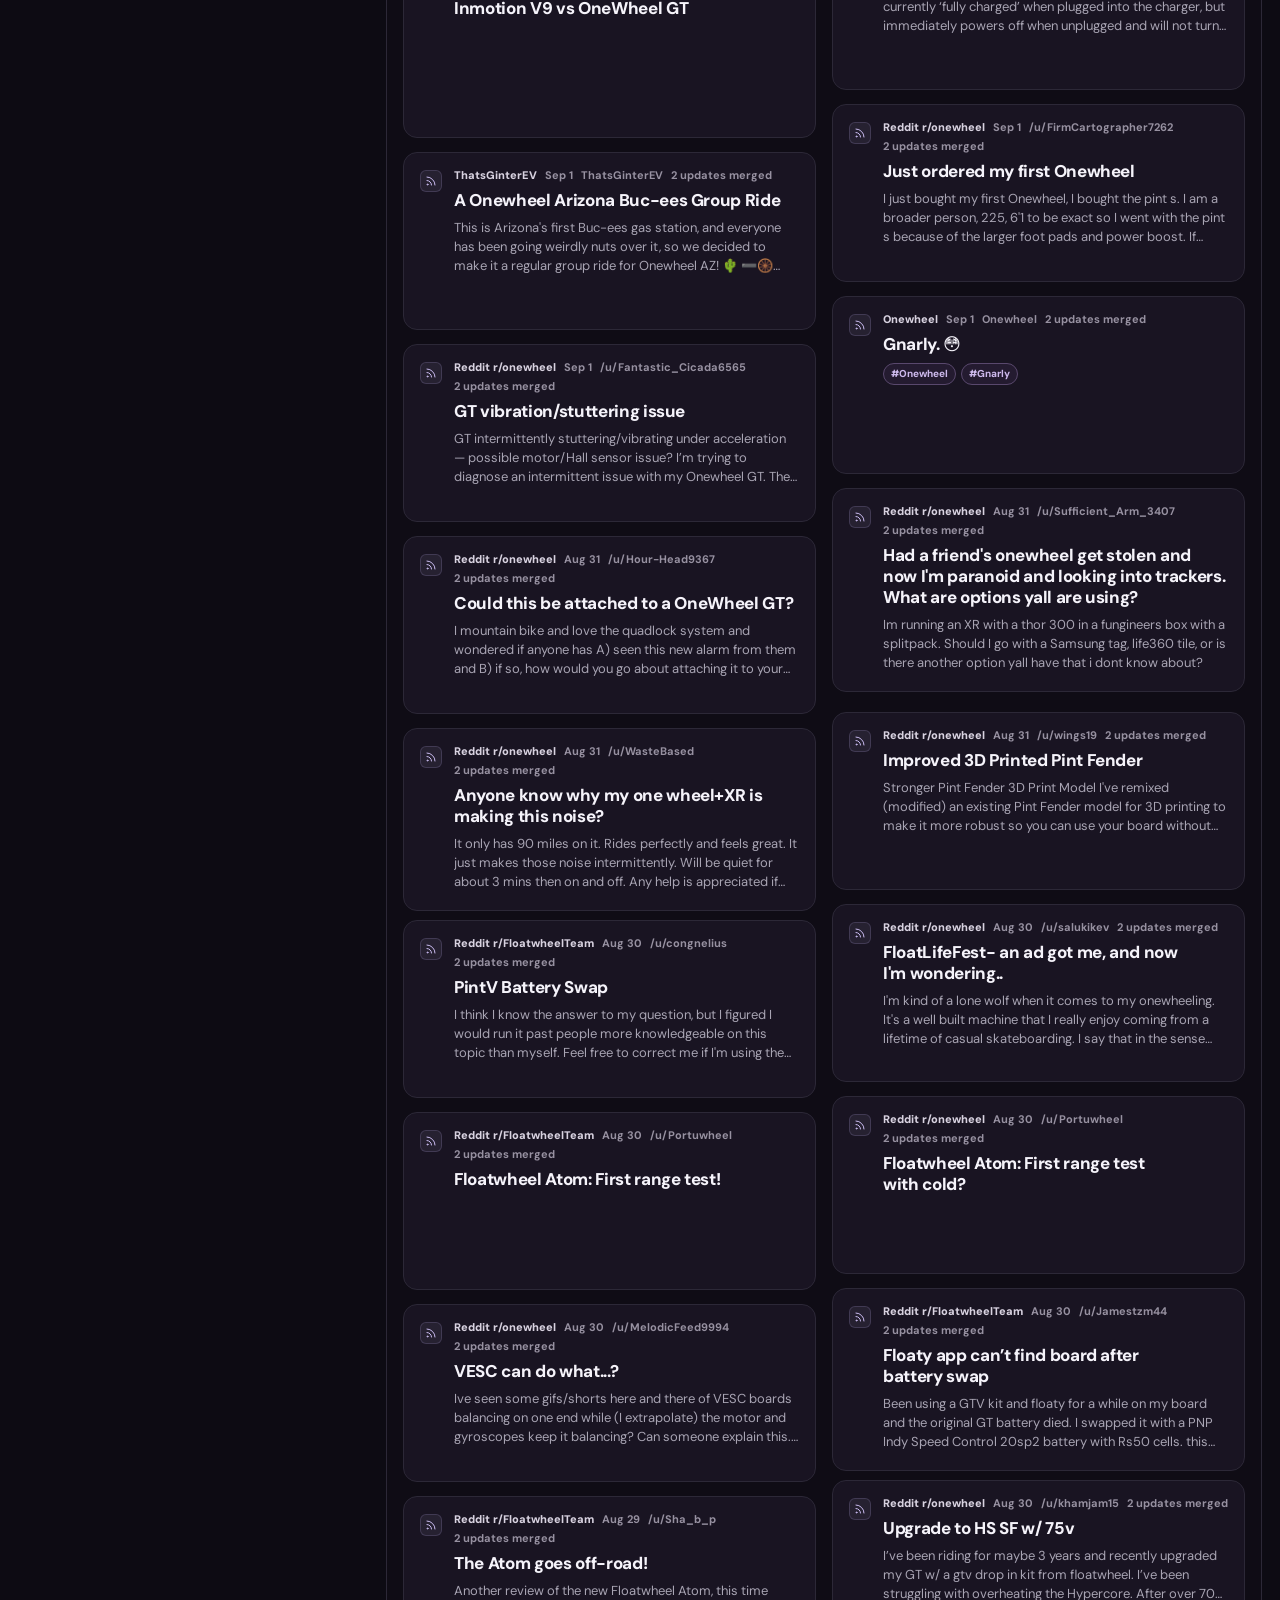
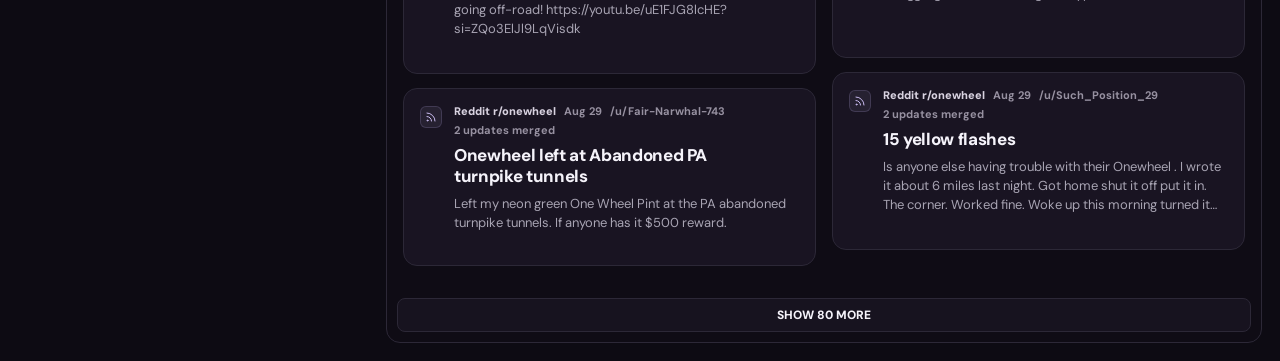
==== commit 78291246: "Deploy 0855bed752b0744baf67647d03db541c56343cbe" ====
--- a/index.html
+++ b/index.html
@@ -9,7 +9,7 @@
     <link rel="preconnect" href="https://fonts.googleapis.com">
     <link rel="preconnect" href="https://fonts.gstatic.com" crossorigin>
     <link href="https://fonts.googleapis.com/css2?family=DM+Sans:wght@400;500;600;700;800;900&family=Newsreader:opsz,wght@6..72,600;6..72,700&display=swap" rel="stylesheet">
-    <script type="module" crossorigin src="./assets/index-CXUF60ry.js"></script>
+    <script type="module" crossorigin src="./assets/index-GLhoVaJ8.js"></script>
     <link rel="stylesheet" crossorigin href="./assets/index-BULQHF4L.css">
   </head>
   <body>
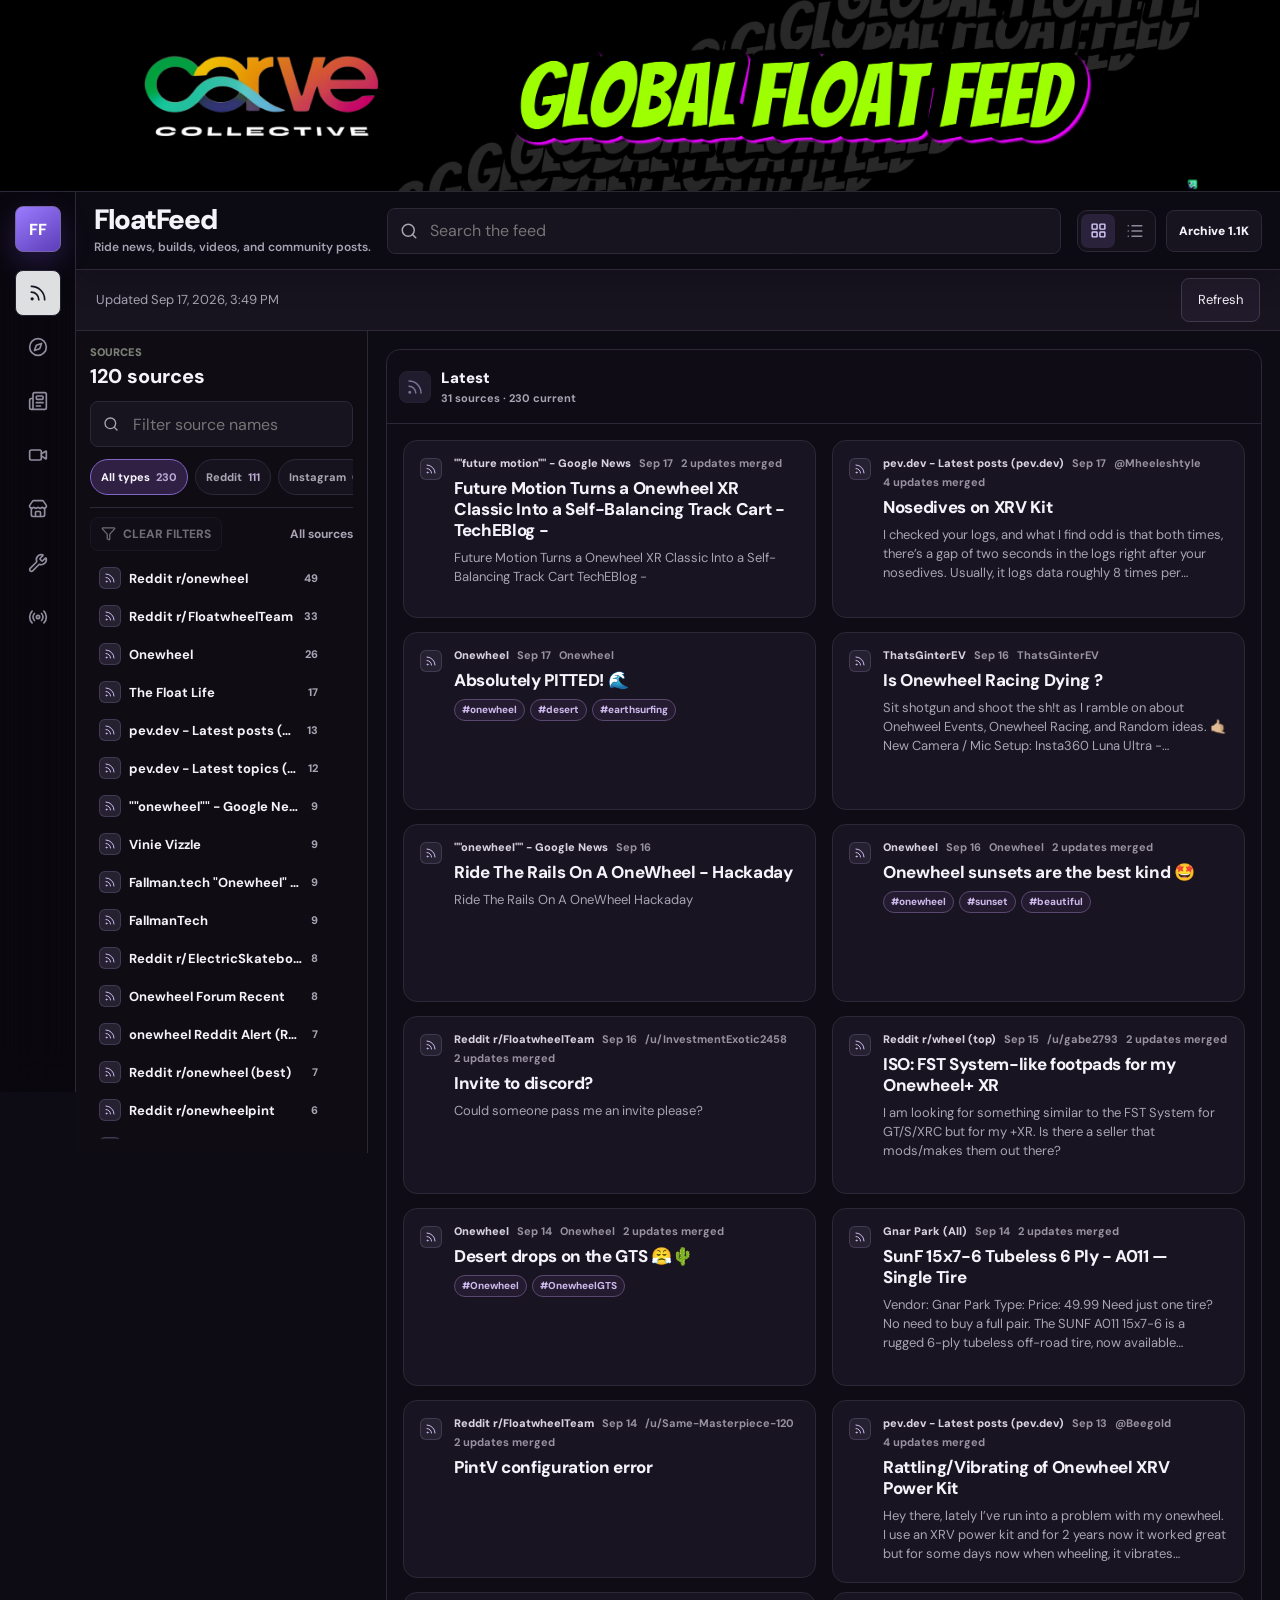
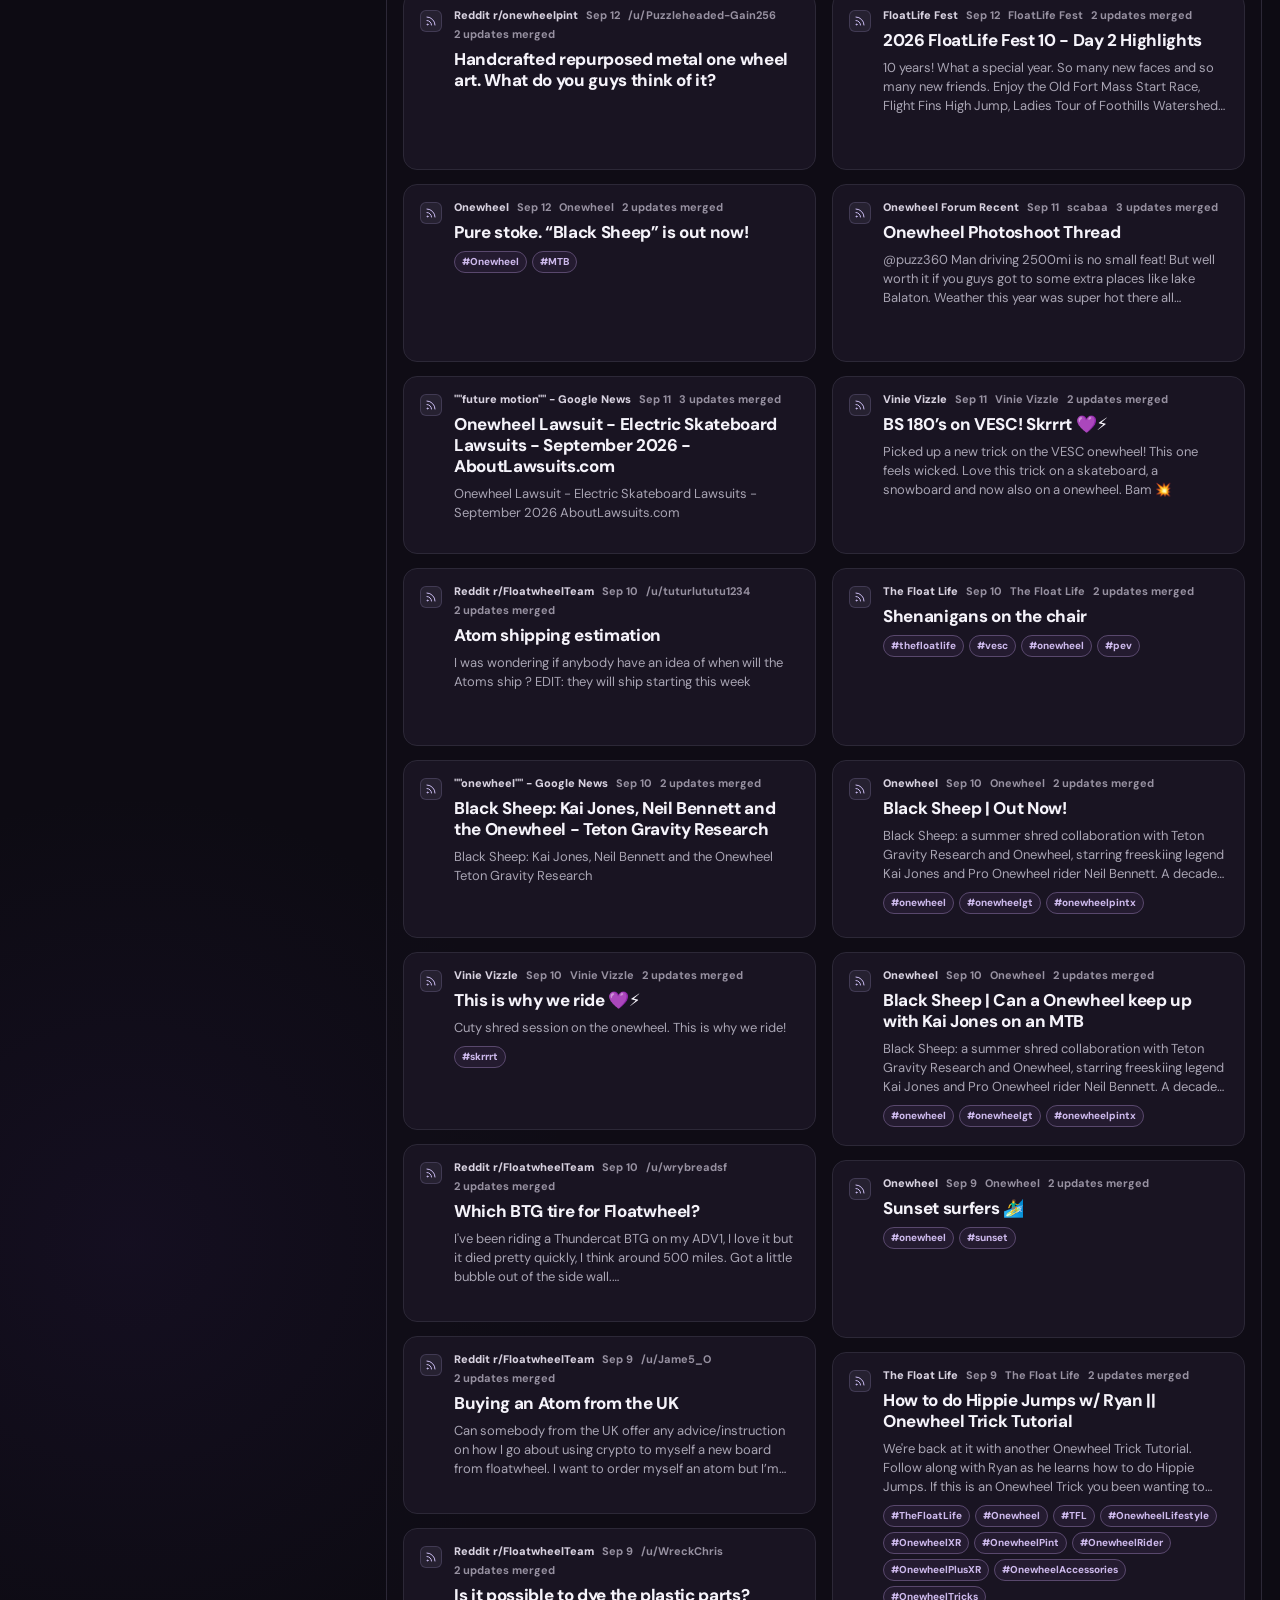
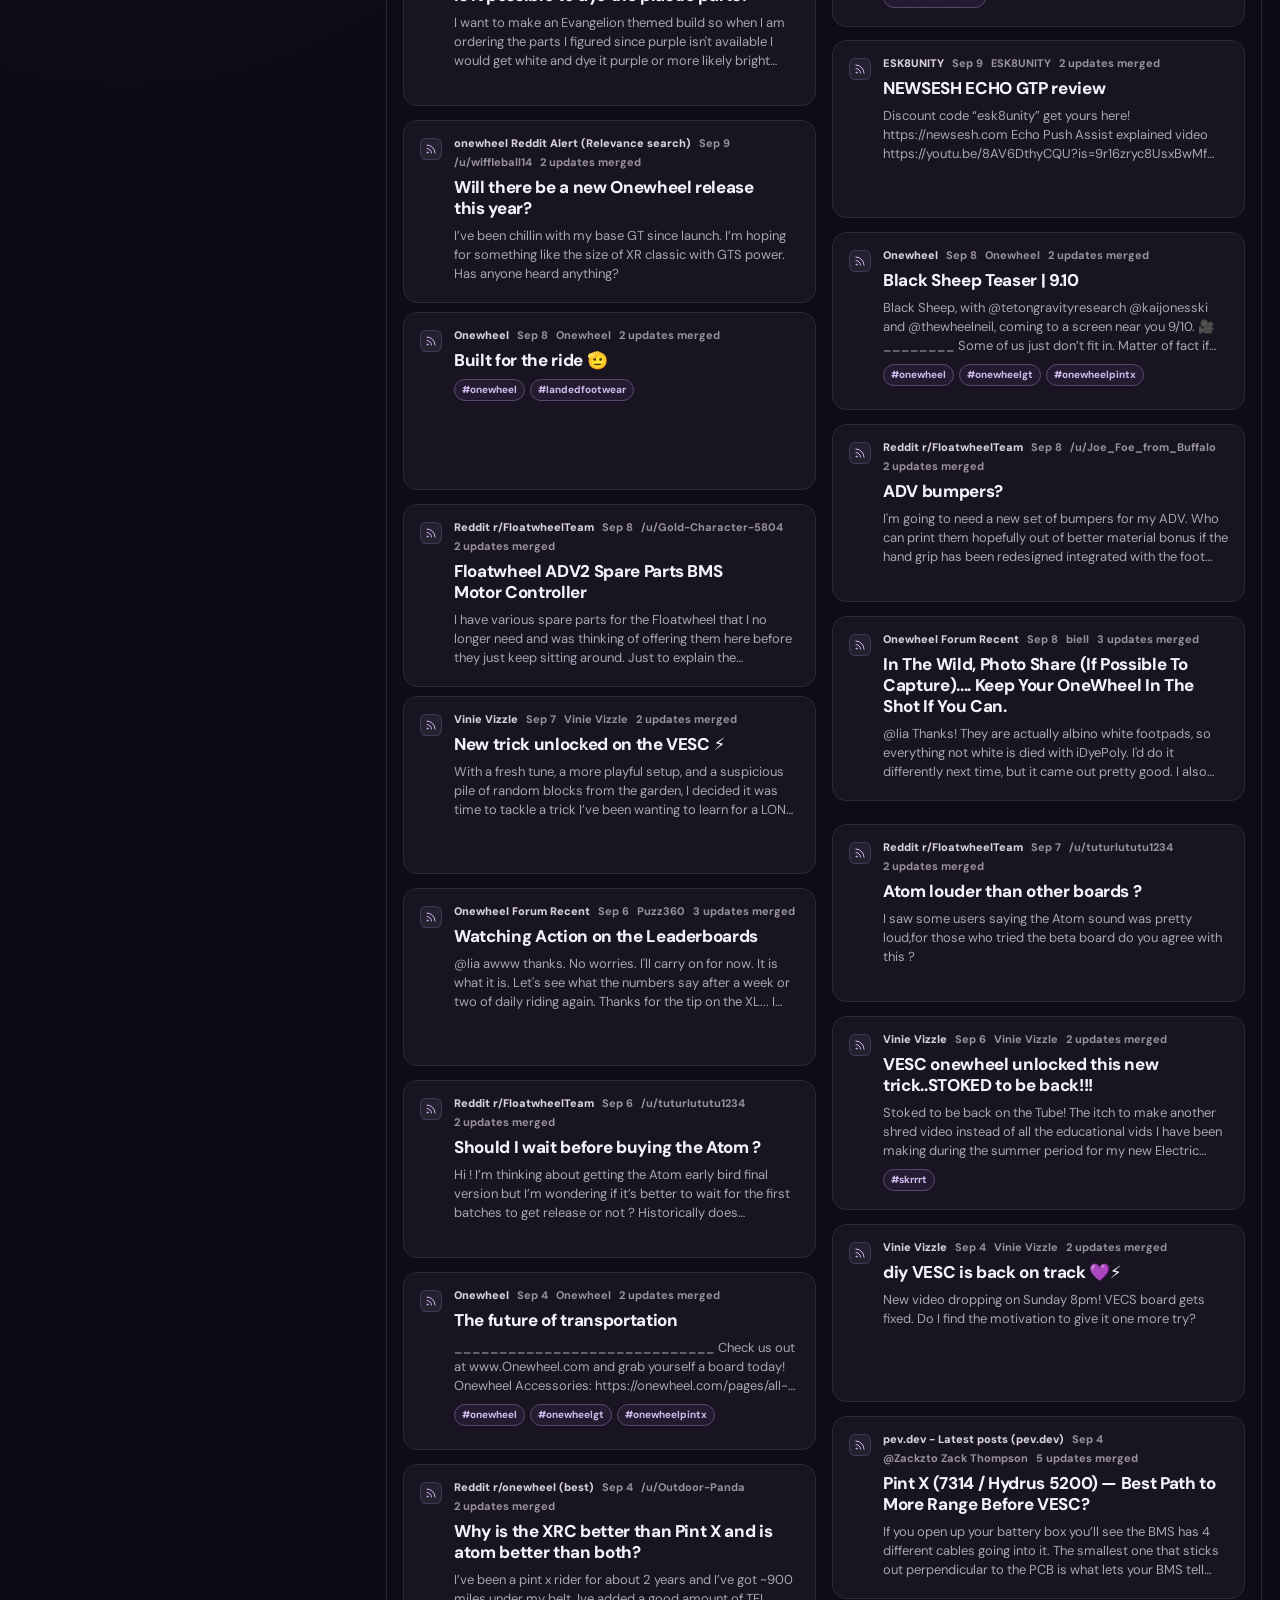
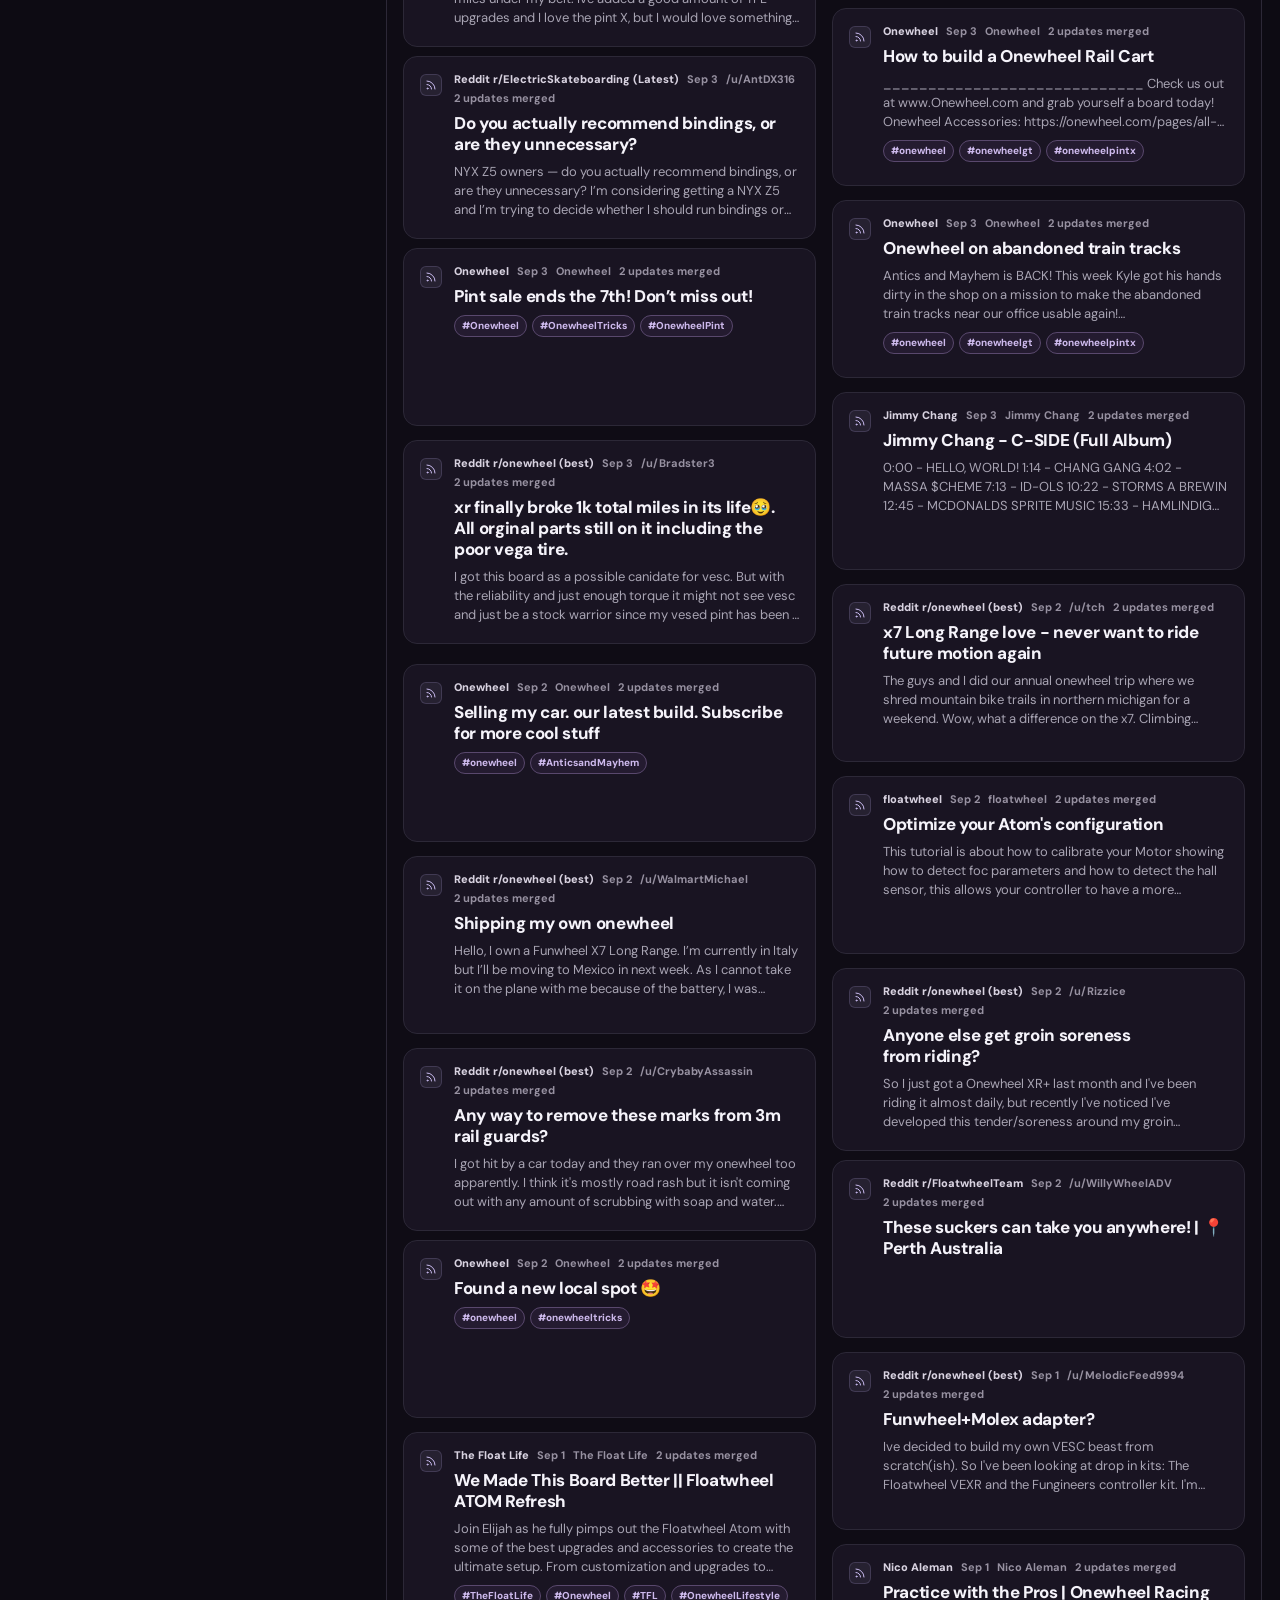
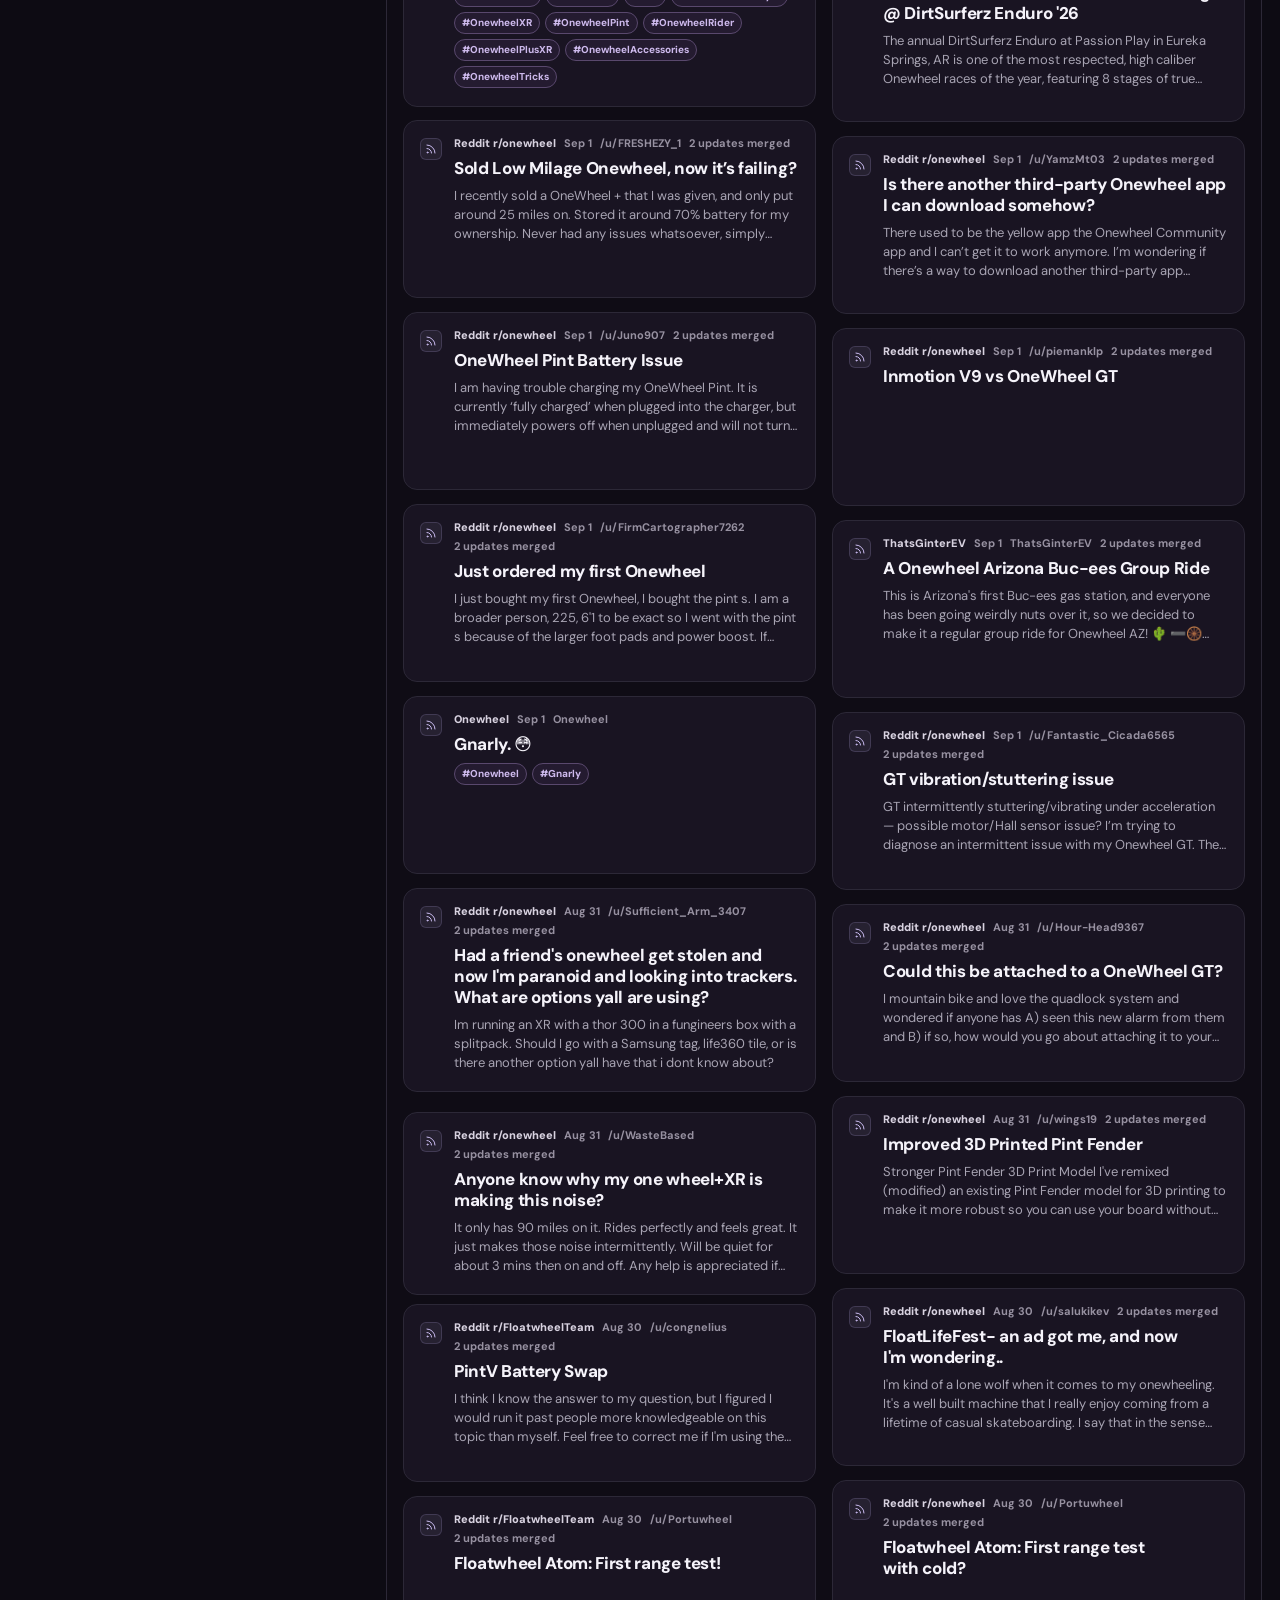
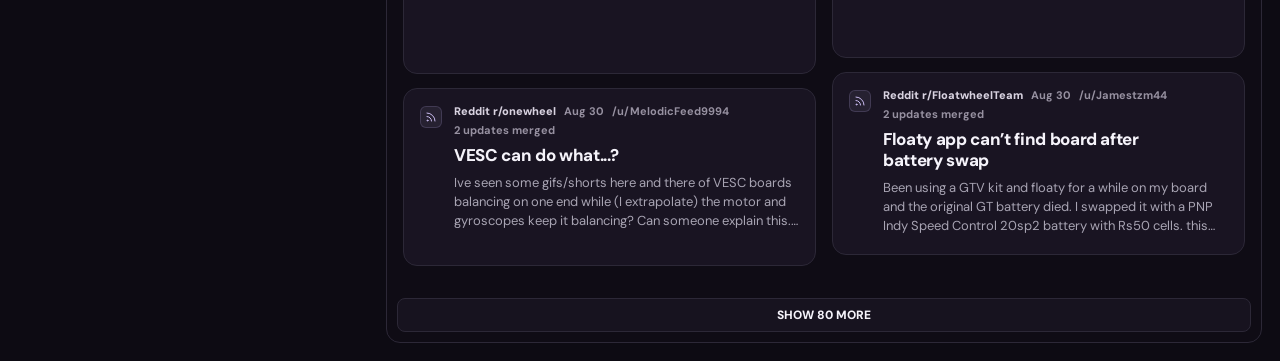
==== commit 68d0adbc: "Deploy b54dd6c255f0ce3ac90d21c069025ce03d11cdc0" ====
--- a/index.html
+++ b/index.html
@@ -9,8 +9,8 @@
     <link rel="preconnect" href="https://fonts.googleapis.com">
     <link rel="preconnect" href="https://fonts.gstatic.com" crossorigin>
     <link href="https://fonts.googleapis.com/css2?family=DM+Sans:wght@400;500;600;700;800;900&family=Newsreader:opsz,wght@6..72,600;6..72,700&display=swap" rel="stylesheet">
-    <script type="module" crossorigin src="./assets/index-GLhoVaJ8.js"></script>
-    <link rel="stylesheet" crossorigin href="./assets/index-BULQHF4L.css">
+    <script type="module" crossorigin src="./assets/index-Cg_OYoqG.js"></script>
+    <link rel="stylesheet" crossorigin href="./assets/index-CuNMZ7FF.css">
   </head>
   <body>
     <div id="root"></div>
--- a/assets/index-CuNMZ7FF.css
+++ b/assets/index-CuNMZ7FF.css
@@ -0,0 +1 @@
+:root{--font-sans: "DM Sans", ui-sans-serif, system-ui, sans-serif;--font-display: "Newsreader", Georgia, serif;--ink: #f5f3fa;--muted: #a8a4b3;--line: #2c2837;--line-strong: #40394e;--paper: #0d0b13;--panel: #17131f;--panel-soft: #201a2a;--green: #a78bfa;--blue: #a78bfa;--pink: #d8b4fe;--orange: #c4b5fd;--shadow: 0 18px 52px rgba(3, 2, 8, .42);color-scheme:dark}*{box-sizing:border-box}html,body,#root{min-height:100%}body{margin:0;background:var(--paper);color:var(--ink);font-family:DM Sans,ui-sans-serif,system-ui,sans-serif;letter-spacing:0}button,input{font:inherit}button,a{-webkit-tap-highlight-color:transparent}button:focus-visible,a:focus-visible,input:focus-visible{outline:2px solid #b69cff;outline-offset:2px}a{color:inherit;text-decoration:none}img{display:block;max-width:100%}.app-shell{min-height:100vh;display:grid;grid-template-columns:76px minmax(0,1fr);background:radial-gradient(circle at 72% -12%,rgba(122,76,255,.19),transparent 34rem),radial-gradient(circle at 10% 34%,rgba(60,35,104,.16),transparent 28rem),var(--paper)}.feed-freshness{display:flex;flex-wrap:wrap;align-items:center;gap:12px 24px;padding:12px 20px;border-bottom:1px solid var(--line);background:var(--panel);font-size:13px;line-height:1.5}.feed-freshness:not(.is-admin){padding-block:8px;color:var(--muted)}.freshness-copy{display:grid;gap:4px;flex:1 1 260px}.freshness-copy time{font-variant-numeric:tabular-nums}.freshness-detail,.freshness-coverage{color:var(--muted)}.freshness-warning{color:var(--ink)}.freshness-coverage{flex:0 1 340px}.freshness-coverage summary{cursor:pointer;min-height:44px;align-content:center}.freshness-coverage summary:focus-visible{outline:2px solid var(--green);outline-offset:2px}.freshness-coverage p{margin:4px 0 0}.freshness-action{min-height:44px;padding:8px 16px;border:1px solid var(--line-strong);border-radius:8px;background:var(--panel-soft);color:var(--ink);cursor:pointer}.freshness-action:hover{border-color:var(--green)}.freshness-action:disabled{opacity:.65;cursor:wait}.deck-rail{position:sticky;top:0;z-index:50;height:100vh;border-right:1px solid var(--line);background:#0a080feb;-webkit-backdrop-filter:blur(18px);backdrop-filter:blur(18px);display:flex;flex-direction:column;align-items:center;gap:18px;padding:14px 10px}.logo-mark{width:46px;height:46px;border-radius:8px;display:grid;place-items:center;background:linear-gradient(145deg,#9b7cff,#5d3db8);color:#fff;font-weight:800;border:1px solid #7765a7;box-shadow:0 10px 28px #704cdb47}.rail-nav,.rail-footer{display:flex;flex-direction:column;gap:8px;align-items:center}.rail-footer{margin-top:auto}.rail-button{width:46px;height:46px;border:1px solid transparent;border-radius:8px;display:grid;place-items:center;background:transparent;color:#928d9e;cursor:pointer;transition:background .15s ease,border-color .15s ease,color .15s ease}.rail-button:hover{background:#1b1724;border-color:var(--line);color:var(--ink)}.rail-button.is-active{background:color-mix(in srgb,var(--deck-color) 14%,#fff);border-color:color-mix(in srgb,var(--deck-color) 42%,var(--line));color:color-mix(in srgb,var(--deck-color) 74%,#111)}.rail-link{color:#62675e}.rail-label{display:none}.workspace{min-width:0}.brand-banner{grid-column:1 / -1;height:clamp(88px,15vw,230px);overflow:hidden;border-bottom:1px solid var(--line);background:#000}.brand-banner img{width:100%;height:100%;object-fit:contain}.topbar{position:sticky;top:0;z-index:35;min-height:78px;display:grid;grid-template-columns:auto minmax(320px,720px) auto;justify-content:space-between;align-items:center;gap:16px;padding:12px 18px;border-bottom:1px solid var(--line);background:#0d0b13db;box-shadow:0 10px 30px #0302082e;-webkit-backdrop-filter:blur(20px);backdrop-filter:blur(20px)}.archive-toggle{min-height:42px;border:1px solid var(--line);border-radius:8px;padding:0 12px;background:var(--panel);color:var(--ink);cursor:pointer;font-size:12px;font-weight:850}.archive-toggle.is-active{border-color:#8066c7;background:#302044}.topbar-actions{display:flex;align-items:center;justify-content:flex-end;gap:10px}.view-controls{display:flex;gap:3px;border:1px solid var(--line);border-radius:10px;padding:3px;background:#14111b}.view-controls button{width:34px;height:34px;border:0;border-radius:7px;display:grid;place-items:center;background:transparent;color:#8f899c;cursor:pointer;transition:background .16s ease,color .16s ease,transform .16s ease}.view-controls button:hover,.view-controls button.is-active{background:#2a213a;color:#d9cfff}.view-controls button:active,.archive-toggle:active,.article-row:active{transform:scale(.985)}.mobile-source-button,.mobile-only{display:none}.icon-button{width:34px;height:34px;border:1px solid var(--line);border-radius:8px;background:var(--panel);color:var(--ink);display:grid;place-items:center;cursor:pointer}.icon-button.mobile-only{display:none}.brand-copy h1,.deck-header h2,.admin-panel h2,.source-panel h2,.reader-lightbox h2{margin:0;letter-spacing:0}.brand-copy h1{font-family:var(--font-sans);font-size:28px;line-height:1;font-weight:900;letter-spacing:-.045em}.brand-copy p,.deck-header p,.source-panel h2,.source-actions,.article-meta,.reader-source p,.admin-panel p,.admin-panel dt{color:var(--muted)}.brand-copy p{margin:5px 0 0;font-size:12px;font-weight:600;font-variant-numeric:tabular-nums}.search-box,.source-search{min-width:0;display:grid;grid-template-columns:20px minmax(0,1fr);align-items:center;gap:8px;border:1px solid var(--line);background:var(--panel);border-radius:8px;padding:0 12px;color:var(--muted)}.search-box{height:46px}.source-search{height:46px;margin:12px 0}.search-box:focus-within,.source-search:focus-within{border-color:#8c70d8;box-shadow:0 0 0 3px #9a7cff24}.search-box input,.source-search input{align-self:stretch;width:100%;min-width:0;border:0;outline:0;background:transparent;color:var(--ink)}.admin-links{display:flex;align-items:center;gap:8px;flex-wrap:wrap}.admin-links a,.source-actions button,.show-more{min-height:34px;border:1px solid var(--line);border-radius:8px;background:var(--panel);color:var(--ink);display:inline-flex;align-items:center;gap:7px;padding:0 10px;font-size:12px;font-weight:800;text-transform:uppercase}.admin-links a:hover,.source-actions button:hover,.show-more:hover{border-color:var(--line-strong);background:var(--panel-soft)}.reader-layout{min-height:calc(100vh - 78px);display:grid;grid-template-columns:292px minmax(0,1fr)}.source-panel{border-right:1px solid var(--line);background:#100d16e6;min-width:0;padding:14px;height:calc(100vh - 78px);position:sticky;top:78px;overflow:hidden;display:flex;flex-direction:column}.panel-heading{display:flex;justify-content:space-between;gap:12px;align-items:flex-start}.source-panel>:not(.source-list){flex-shrink:0}.eyebrow{display:block;margin-bottom:4px;color:#7b8175;font-size:11px;font-weight:900;text-transform:uppercase}.source-panel h2{font-size:20px;font-weight:800;color:var(--ink)}.source-actions{display:flex;justify-content:space-between;align-items:center;gap:12px;min-height:44px;margin-bottom:8px;padding-top:8px;border-top:1px solid var(--line);font-size:12px;font-weight:700}.source-actions button{cursor:pointer}.source-actions button:disabled{opacity:.42;cursor:default}.source-family-filters{display:flex;gap:7px;min-height:48px;padding:0 0 12px;overflow-x:auto;overscroll-behavior-inline:contain;scroll-snap-type:inline proximity;scrollbar-width:thin}.source-family-filters::-webkit-scrollbar{height:4px}.source-family-filters button{flex:0 0 auto;min-height:36px;border:1px solid var(--line);border-radius:999px;padding:0 10px;background:#17131e;color:var(--muted);cursor:pointer;font-size:11px;font-weight:800;scroll-snap-align:start}.source-family-filters button:not(:disabled):hover,.source-family-filters button.is-active{border-color:#8066c7;background:#302044;color:var(--ink)}.source-family-filters button:disabled{cursor:not-allowed;opacity:.45}.source-family-filters span{margin-left:3px;color:#b9a8d2;font-variant-numeric:tabular-nums}.source-list{min-height:0;overflow:auto;overscroll-behavior:contain;padding-right:4px}.source-row{width:100%;min-height:38px;border:1px solid transparent;border-radius:8px;background:transparent;display:grid;grid-template-columns:22px minmax(0,1fr) auto 14px;align-items:center;gap:8px;padding:6px 8px;color:var(--ink);cursor:pointer;text-align:left;transition:background .16s ease,border-color .16s ease,color .16s ease}.source-row:hover,.source-row.is-active{background:#211b2a;border-color:var(--line)}.source-row.is-active{background:#2b2040;border-color:#725aa7}.source-favicon,.article-favicon{width:22px;height:22px;border-radius:6px;background:#262131;border:1px solid rgba(190,171,235,.18);display:grid;place-items:center;overflow:hidden;flex:0 0 auto;padding:3px}.source-favicon.large{width:34px;height:34px;border-radius:8px;padding:4px}.source-favicon img,.article-favicon img,.favicon-fallback{width:100%;height:100%;object-fit:contain;border-radius:3px}.favicon-fallback{color:#cbbcf1;padding:1px}.source-name{min-width:0;overflow:hidden;white-space:nowrap;text-overflow:ellipsis;font-size:13px;font-weight:700}.source-count{color:var(--muted);font-size:11px;font-weight:800;white-space:nowrap;font-variant-numeric:tabular-nums}.deck-board{min-width:0;overflow-x:auto;display:grid;grid-auto-flow:column;grid-auto-columns:minmax(320px,380px);gap:16px;align-items:start;padding:18px}.deck-board.single-deck{grid-auto-flow:row;grid-template-columns:minmax(0,min(1800px,100%));justify-content:center}.single-deck .article-row.has-media{grid-template-columns:28px minmax(0,1fr) 112px}.single-deck .article-thumbnail{width:112px}.deck-column{min-width:0;background:var(--panel);border:1px solid var(--line);border-radius:14px;overflow:hidden;background:#110e179e;box-shadow:none}.deck-header{min-height:74px;display:flex;align-items:center;justify-content:space-between;gap:12px;padding:12px;border-top:0;border-bottom:1px solid var(--line);background:transparent}.deck-title-row{min-width:0;display:grid;grid-template-columns:32px minmax(0,1fr);gap:10px;align-items:center}.deck-icon{width:32px;height:32px;border-radius:8px;display:grid;place-items:center;border:1px solid color-mix(in srgb,var(--deck-color) 35%,var(--line));background:color-mix(in srgb,var(--deck-color) 12%,#221b2e);color:color-mix(in srgb,var(--deck-color) 48%,#d8cbff)}.deck-header h2{font-size:15px;font-weight:900;overflow:hidden;white-space:nowrap;text-overflow:ellipsis}.deck-header p{margin:3px 0 0;font-size:11px;font-weight:700}.article-list{display:block}.article-row{width:100%;border:0;border-bottom:1px solid var(--line);background:var(--panel);display:grid;grid-template-columns:28px minmax(0,1fr);gap:10px;align-items:start;padding:10px 11px;cursor:pointer;text-align:left;color:var(--ink);transition:transform .18s ease,border-color .18s ease,background .18s ease,box-shadow .18s ease}.article-row.has-media{grid-template-columns:28px minmax(0,1fr) 72px}.article-thumbnail{position:relative;width:72px;aspect-ratio:4 / 3;overflow:hidden;border:1px solid var(--line);border-radius:6px;background:var(--panel-soft)}.article-thumbnail img{width:100%;height:100%;object-fit:cover}.article-play{position:absolute;inset:50% auto auto 50%;transform:translate(-50%,-50%);padding:4px;border-radius:50%;background:#000000b8;color:#fff}.article-row:hover,.article-row.is-selected{background:#1d1827}.article-copy{min-width:0;display:grid;gap:4px}.article-title{color:var(--ink);font-size:13px;line-height:1.24;font-weight:850}.article-meta{min-width:0;display:flex;align-items:center;flex-wrap:wrap;gap:5px 8px;font-size:11px;font-weight:700}.article-meta span{min-width:0;max-width:100%;overflow-wrap:anywhere}.article-excerpt{color:var(--muted);font-size:12px;line-height:1.35;display:-webkit-box;-webkit-line-clamp:2;-webkit-box-orient:vertical;overflow:hidden}.article-tags,.reader-tags{display:flex;flex-wrap:wrap;gap:5px}.article-tags span,.reader-tags button{border:1px solid #59486d;border-radius:999px;background:#241b30;color:#cdb9ec;font-size:10px;font-weight:800;line-height:1}.article-tags span{padding:5px 7px}.empty-column{padding:24px;color:var(--muted);overflow-wrap:anywhere}.empty-column h3{margin:0;color:var(--ink);font-size:18px;font-weight:750}.empty-column p,.empty-column ul{margin:8px 0 0;font-size:14px;line-height:1.6}.empty-column ul{padding-left:20px}.empty-column .retry-button{margin-top:20px;max-width:100%;padding:10px 18px}.show-more{width:calc(100% - 20px);justify-content:center;margin:10px;cursor:pointer}.reader-lightbox-backdrop{position:fixed;top:0;right:0;bottom:0;left:0;z-index:120;display:grid;place-items:center;padding:18px;background:radial-gradient(circle at 50% 0,rgba(116,80,178,.2),transparent 42rem),#040308e0;-webkit-backdrop-filter:blur(14px);backdrop-filter:blur(14px)}.reader-lightbox{width:min(1800px,calc(100vw - 36px));height:min(1200px,calc(100dvh - 36px));min-width:0;overflow:hidden;display:grid;grid-template-rows:auto minmax(0,1fr);border:1px solid var(--line-strong);border-radius:22px;background:#15111d;box-shadow:0 38px 120px #0000009e,inset 0 1px #ffffff0a}.reader-lightbox.is-content-sized{height:auto;max-height:calc(100dvh - 36px)}.reader-lightbox-header{display:grid;grid-template-columns:minmax(0,1fr) auto;gap:10px 16px;align-items:start;padding:20px 22px 16px;border-bottom:1px solid var(--line);background:radial-gradient(circle at 82% -30%,rgba(129,91,191,.2),transparent 34rem)}.reader-lightbox-header h2{grid-column:1 / -1;font-family:var(--font-sans);font-size:clamp(26px,3vw,42px);line-height:1.08;font-weight:800;letter-spacing:-.035em}.reader-tags{grid-column:1 / -1}.reader-tags button{min-height:30px;padding:0 10px;cursor:pointer}.reader-tags button:hover{border-color:#967bd1;background:#302044;color:#fff}.reader-source{min-width:0;display:flex;align-items:center;gap:10px}.reader-source>div{min-width:0}.reader-source span{font-size:13px;font-weight:900}.reader-source p{margin:2px 0 0;font-size:12px;font-weight:700}.reader-source .reader-content-kind{display:inline-flex;margin-top:6px;color:#c9b9e6;font-size:10px;font-weight:800;letter-spacing:.08em;text-transform:uppercase}.reader-tabs{grid-column:1 / -1;display:flex;gap:8px}.reader-tabs button,.reader-tabs a{min-height:36px;border:1px solid var(--line);border-radius:8px;padding:0 13px;background:var(--panel);color:var(--ink);display:inline-flex;align-items:center;font-size:12px;font-weight:850;cursor:pointer}.reader-tabs button.is-active{border-color:#8066c7;background:#302044}.reader-lightbox-body{min-height:0;overflow:hidden;display:flex;flex-direction:column;background:radial-gradient(circle at 8% 0,rgba(100,72,145,.12),transparent 26rem),var(--paper);padding:14px}.reader-post-layout{min-width:0;min-height:0;height:100%;flex:1 1 auto;display:grid;grid-template-columns:minmax(0,1fr);gap:14px}.reader-post-layout.has-embed{grid-template-columns:minmax(0,1.65fr) minmax(360px,.75fr)}.reader-post-layout.has-embed.embed-only{grid-template-columns:minmax(0,1fr);place-items:start center}.reader-post-layout.embed-only .reader-video-player{width:auto;height:100%;max-width:1600px;max-height:100%}.reader-video-player{width:100%;aspect-ratio:16 / 9;overflow:hidden;border:1px solid var(--line);border-radius:16px;background:#000;align-self:start;box-shadow:0 24px 70px #00000061}.reader-video-player iframe{width:100%;border:0}.reader-video-player:not(.reddit-player) iframe{height:100%}.reader-video-player.post-embed{width:min(100%,900px);height:auto;min-height:0;max-height:none;aspect-ratio:auto;background:transparent;overflow:visible;box-shadow:none}.reader-post-layout.embed-only .reader-video-player.post-embed{width:min(100%,900px);height:auto;max-height:none}.reader-video-player.portrait-embed{width:min(100%,520px);height:100%;min-height:560px;aspect-ratio:9 / 16}.reader-post-layout.embed-only .reader-video-player.portrait-embed{width:min(100%,520px)}.reader-video-details{min-height:180px;border:1px solid var(--line);border-radius:14px;padding:clamp(22px,4vw,42px);background:linear-gradient(145deg,#1d1726,#110e16);color:var(--ink)}.reader-video-details p{max-width:52ch;margin:12px 0 0;color:var(--muted);font-size:15px;line-height:1.65}.post-reader-frame,.source-reader-frame{width:100%;min-height:0;flex:1 1 auto;border:1px solid var(--line);border-radius:14px;background:var(--panel)}.post-reader-frame{height:100%}.reader-post-layout.is-sparse{height:auto;flex:0 0 auto}.reader-post-layout.is-sparse .post-reader-frame{height:clamp(160px,20dvh,220px);flex:0 0 auto}.reader-empty-post{min-height:180px;display:grid;place-content:center;justify-items:center;gap:18px;border:1px solid var(--line);border-radius:14px;padding:clamp(24px,5vw,52px);background:var(--panel);color:var(--muted);text-align:center}.reader-empty-post p{margin:0}.source-frame-wrap{min-height:0;flex:1;display:flex;flex-direction:column;gap:10px}.source-frame-fallback{flex:0 0 auto;display:flex;align-items:center;justify-content:flex-end;gap:10px;color:var(--muted);font-size:12px;font-weight:700}.source-frame-fallback a{min-height:36px;border:1px solid var(--line-strong);border-radius:8px;background:var(--panel);color:var(--ink);display:inline-flex;align-items:center;gap:7px;padding:0 11px;font-size:12px;font-weight:850}.admin-panel{border-top:1px solid var(--line);background:#10120f;color:#f6f8f1;display:grid;grid-template-columns:minmax(260px,1fr) minmax(340px,1fr) auto;gap:18px;align-items:start;padding:22px}.admin-panel p{margin:8px 0 0;color:#b9c0b2}.admin-panel dl{margin:0;display:grid;grid-template-columns:repeat(3,minmax(0,1fr));gap:10px}.admin-panel dt{color:#b9c0b2;font-size:11px;text-transform:uppercase;font-weight:900}.admin-panel dd{margin:3px 0 0;font-size:18px;font-weight:900}.admin-links a{background:#1b1e19;border-color:#31352f;color:#f6f8f1}.loading-screen{min-height:100vh;display:grid;place-items:center;align-content:center;gap:10px;background:var(--paper);color:var(--ink);text-align:center}.loading-screen h1{margin:0;font-family:Newsreader,Georgia,serif;font-size:34px}.loading-screen p{margin:0;color:var(--muted);font-weight:700}.loading-icon{width:32px;height:32px;color:var(--green);animation:spin 1s linear infinite}.error-screen .loading-icon{animation:none;color:var(--pink)}.retry-button{min-height:44px;border:1px solid #8066c7;border-radius:8px;padding:0 18px;background:#302044;color:var(--ink);font-weight:850;cursor:pointer}.retry-button:hover{background:#3b2852}@keyframes spin{to{transform:rotate(360deg)}}::-webkit-scrollbar{width:8px;height:8px}::-webkit-scrollbar-track{background:transparent}::-webkit-scrollbar-thumb{background:#3c3549;border-radius:8px}@media(max-width:1180px){.reader-layout{grid-template-columns:292px minmax(0,1fr)}}@media(max-width:900px){.app-shell{grid-template-columns:minmax(0,1fr)}.deck-rail{height:62px;flex-direction:row;justify-content:flex-start;overflow-x:auto;border-right:0;border-bottom:1px solid var(--line);padding:8px 10px}.logo-mark{width:42px;height:42px}.rail-button{width:auto;min-width:42px;height:42px;display:flex;gap:7px;padding:0 10px}.rail-label{display:inline;font-size:12px;font-weight:850;white-space:nowrap}.rail-nav,.rail-footer{flex-direction:row}.rail-footer{margin-top:0;margin-left:auto}.topbar{top:62px;grid-template-columns:auto minmax(0,1fr);align-items:start;gap:10px;padding:10px}.brand-copy h1{font-size:25px}.search-box{grid-column:1 / -1}.archive-toggle{grid-column:1 / -1;justify-self:stretch}.mobile-source-button,.mobile-only,.icon-button.mobile-only{display:grid}.mobile-source-button,.icon-button{width:42px;height:42px;border:1px solid var(--line);border-radius:8px;background:var(--panel);place-items:center;cursor:pointer}.reader-layout{min-height:calc(100vh - 202px);grid-template-columns:minmax(0,1fr)}.source-panel{position:fixed;z-index:90;left:0;top:0;bottom:0;width:min(360px,92vw);height:100dvh;transform:translate(-105%);visibility:hidden;transition:transform .18s ease;box-shadow:var(--shadow);background:#121019}.source-panel.is-open{transform:translate(0);visibility:visible}.source-scrim{position:fixed;top:0;right:0;bottom:0;left:0;z-index:80;border:0;background:#040308bd}.deck-board{grid-auto-columns:minmax(306px,88vw);gap:10px;padding:10px}.deck-board.single-deck{grid-template-columns:minmax(0,1fr)}.single-deck .article-row.has-media{grid-template-columns:28px minmax(0,1fr) 82px}.single-deck .article-thumbnail{width:82px}.reader-lightbox-backdrop{padding:0}.reader-lightbox{width:100vw;height:100dvh;border:0;border-radius:0}.reader-lightbox.is-content-sized{height:auto;max-height:100dvh;border:1px solid var(--line-strong);border-radius:18px}.reader-lightbox-header{padding:12px}.reader-lightbox-body{padding:8px}.source-frame-fallback{align-items:stretch;flex-direction:column}.source-frame-fallback a{justify-content:center}.admin-panel{grid-template-columns:minmax(0,1fr)}.admin-panel dl{grid-template-columns:repeat(2,minmax(0,1fr))}}.view-cards.single-deck .article-list{display:grid;grid-template-columns:repeat(auto-fill,minmax(min(100%,280px),1fr));grid-auto-rows:8px;column-gap:16px;row-gap:8px;padding:16px;align-items:start}.view-cards.single-deck .article-row{min-width:0;grid-template-columns:40px minmax(0,1fr);grid-template-areas:"media media" "favicon copy";grid-template-rows:auto 1fr;gap:0 10px;align-content:start;border:1px solid var(--line);border-radius:14px;padding:0;overflow:hidden}.view-cards.single-deck .article-row.is-text-only{min-height:178px;background:color-mix(in srgb,var(--panel) 88%,#281d39)}.view-cards.single-deck .article-row.is-featured{min-height:0;grid-template-columns:40px minmax(0,1fr);grid-template-areas:"media media" "favicon copy";grid-template-rows:auto 1fr}.view-cards.single-deck .article-row:hover,.view-cards.single-deck .article-row.is-selected{border-color:#6f5998;transform:translateY(-2px);box-shadow:0 18px 34px #0302084d}.view-cards.single-deck .article-favicon{grid-area:favicon;margin:17px 0 18px 16px}.view-cards.single-deck .article-row.is-featured .article-favicon{margin:17px 0 18px 16px}.view-cards.single-deck .article-copy{grid-area:copy;gap:8px;align-content:start;padding:15px 16px 18px 0}.view-cards.single-deck .article-row.is-featured .article-copy{align-content:start;padding:15px 16px 18px 0}.view-cards.single-deck .article-meta{order:-1;color:#9791a1;font-size:11px}.view-cards.single-deck .article-meta span:first-child{color:#d8d2e0;font-weight:850}.view-cards.single-deck .article-title{font-size:17px;line-height:1.24;font-weight:800;letter-spacing:-.02em;text-wrap:pretty}.view-cards.single-deck .article-row.is-featured .article-title{font-size:clamp(22px,2.4vw,32px);line-height:1.08}.view-cards.single-deck .article-excerpt{font-size:13px;line-height:1.45;-webkit-line-clamp:3}.view-cards.single-deck .article-thumbnail{grid-area:media;width:100%;aspect-ratio:16 / 9;border:0;border-bottom:1px solid var(--line);border-radius:0}.view-cards.single-deck .article-row.is-featured .article-thumbnail{height:auto;aspect-ratio:4 / 3;border-right:0;border-bottom:1px solid var(--line)}.view-cards.single-deck .article-play{z-index:1;padding:10px;background:#0c0812c7;box-shadow:0 6px 20px #00000057}.view-compact.single-deck{grid-template-columns:minmax(0,900px)}.view-compact.single-deck .article-row.has-media{grid-template-columns:28px minmax(0,1fr) 112px}.view-compact.single-deck .article-thumbnail{width:112px}@media(max-width:1180px){.view-cards.single-deck .article-list{grid-template-columns:repeat(auto-fill,minmax(min(100%,250px),1fr))}}@media(max-width:900px){.topbar-actions{grid-column:1 / -1;justify-content:space-between}.archive-toggle{flex:1}.view-cards.single-deck .article-list{grid-template-columns:minmax(0,1fr);gap:12px;padding:12px}.view-cards.single-deck .article-row{min-height:0}.view-cards.single-deck .article-row.is-featured{grid-column:auto;min-height:0;grid-template-columns:40px minmax(0,1fr);grid-template-areas:"media media" "favicon copy";grid-template-rows:auto 1fr}.view-cards.single-deck .article-row.is-featured .article-thumbnail{height:auto;aspect-ratio:16 / 9;border-right:0;border-bottom:1px solid var(--line)}.view-cards.single-deck .article-row.is-featured .article-favicon{margin:17px 0 18px 16px}.view-cards.single-deck .article-row.is-featured .article-copy{align-content:start;padding:15px 16px 18px 0}.view-cards.single-deck .article-row.is-featured .article-title{font-size:18px;line-height:1.2}.view-compact.single-deck .article-row.has-media{grid-template-columns:28px minmax(0,1fr) 82px}.view-compact.single-deck .article-thumbnail{width:82px}}@media(max-width:900px){.reader-lightbox-body{overflow-x:hidden;overflow-y:auto;overscroll-behavior:contain;-webkit-overflow-scrolling:touch}.reader-post-layout.has-embed{height:auto;min-height:100%;flex:0 0 auto;grid-template-columns:minmax(0,1fr);grid-template-rows:auto minmax(72dvh,auto)}.reader-post-layout.has-embed .post-reader-frame{height:72dvh;min-height:72dvh}.reader-video-player{max-height:34dvh}}@media(prefers-reduced-motion:reduce){*,*:before,*:after{scroll-behavior:auto!important;transition-duration:.01ms!important;animation-duration:.01ms!important;animation-iteration-count:1!important}}
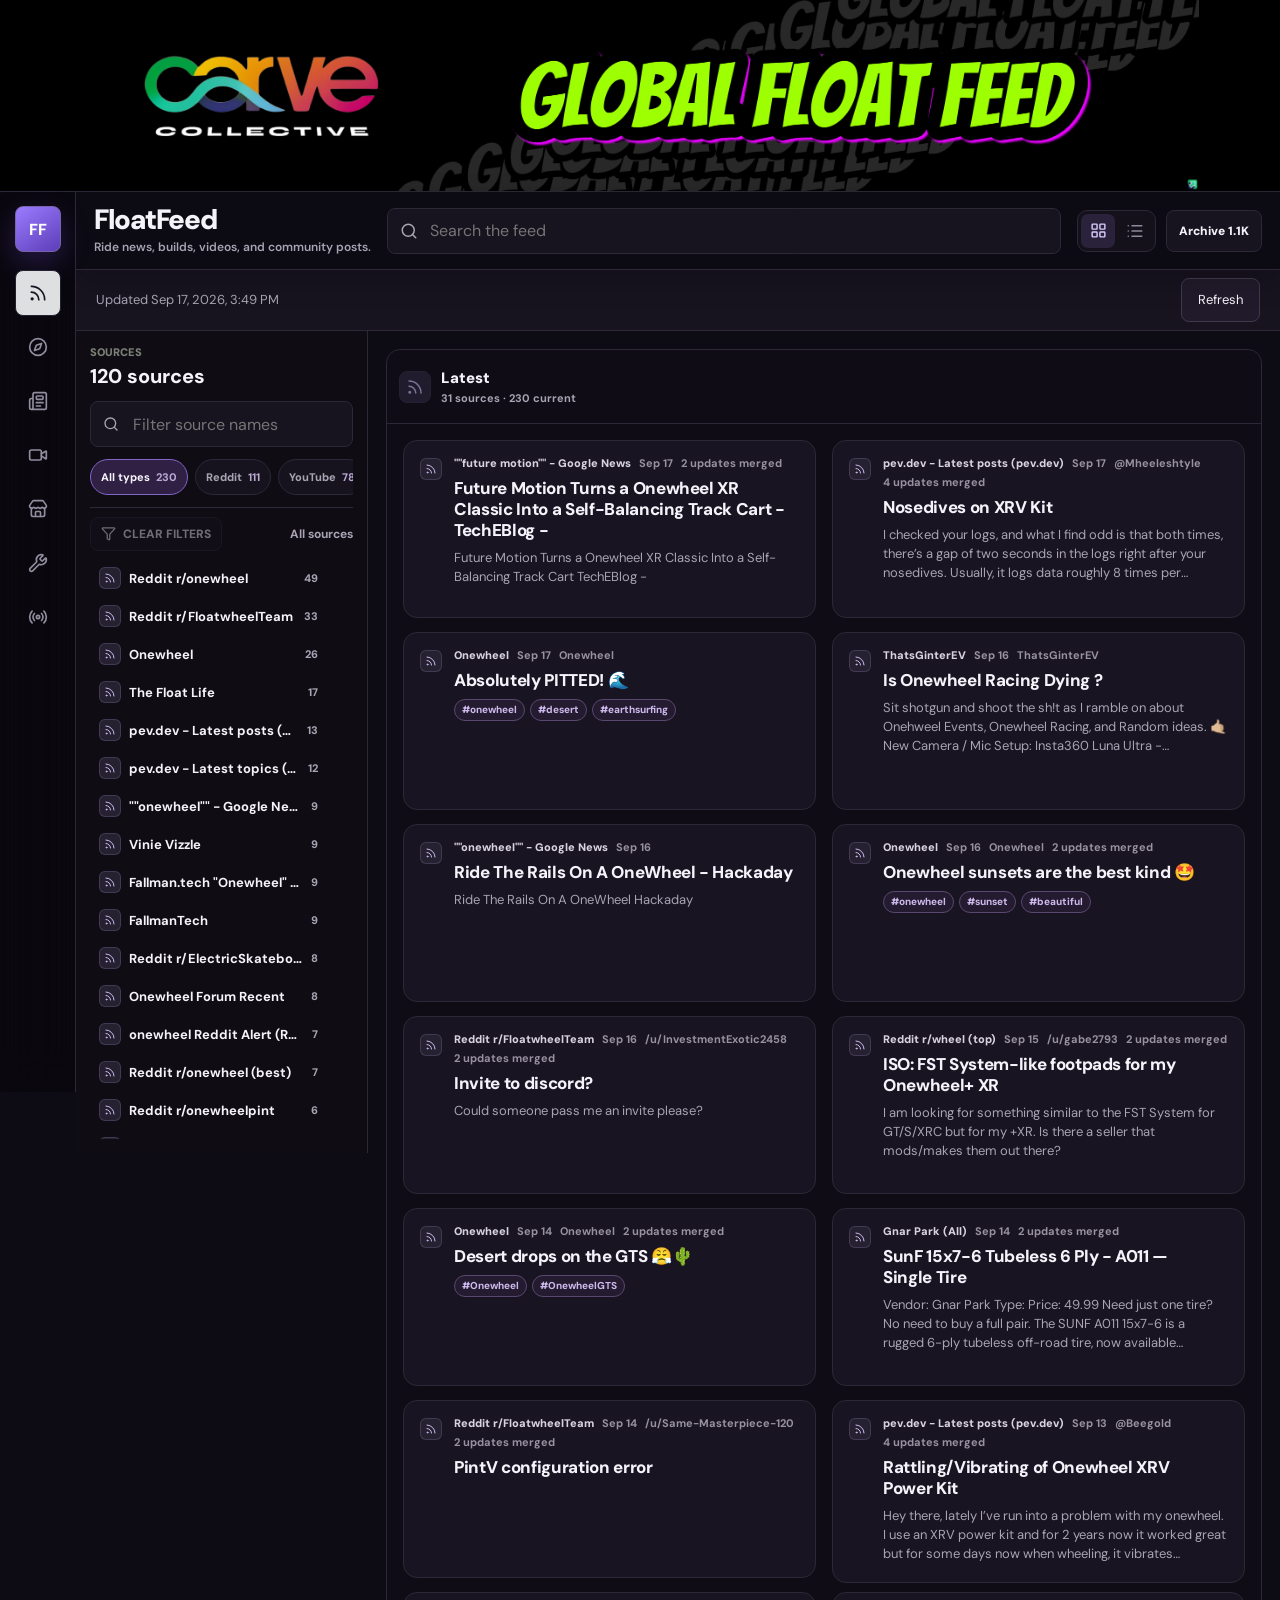
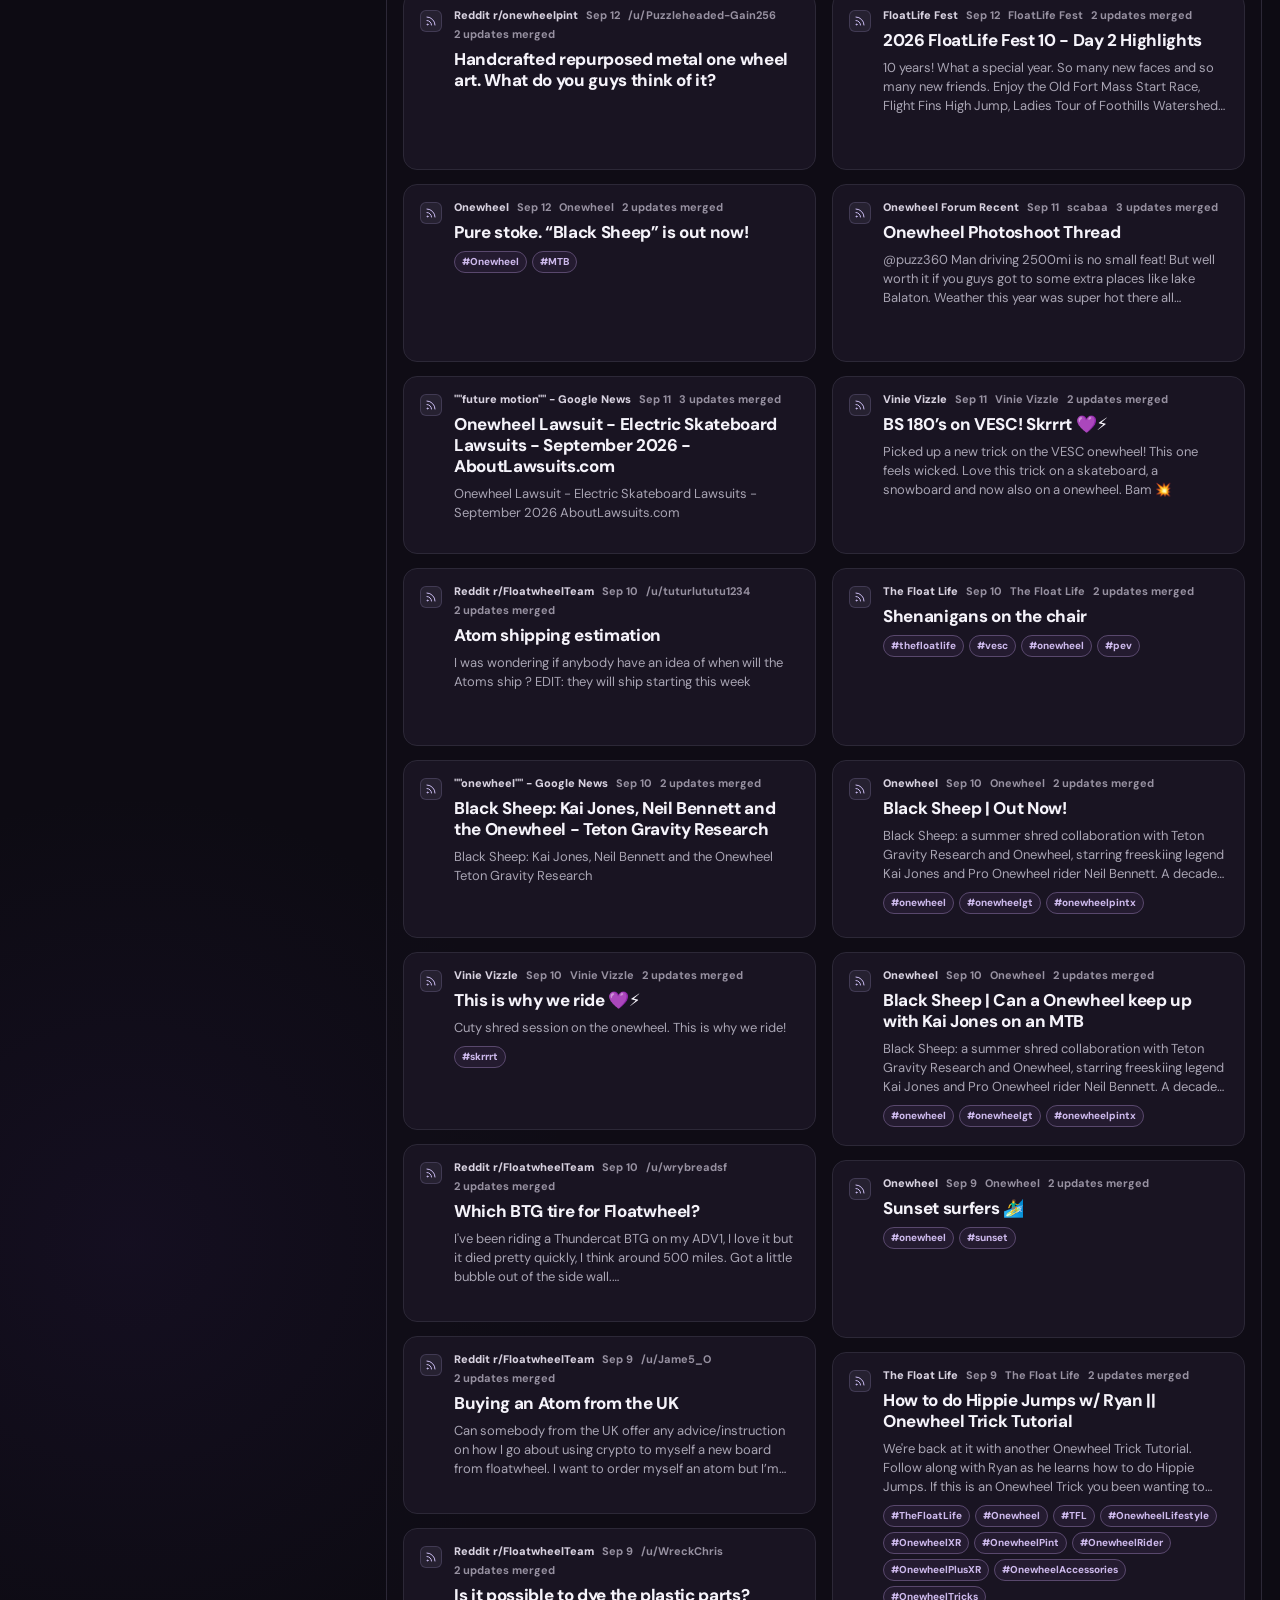
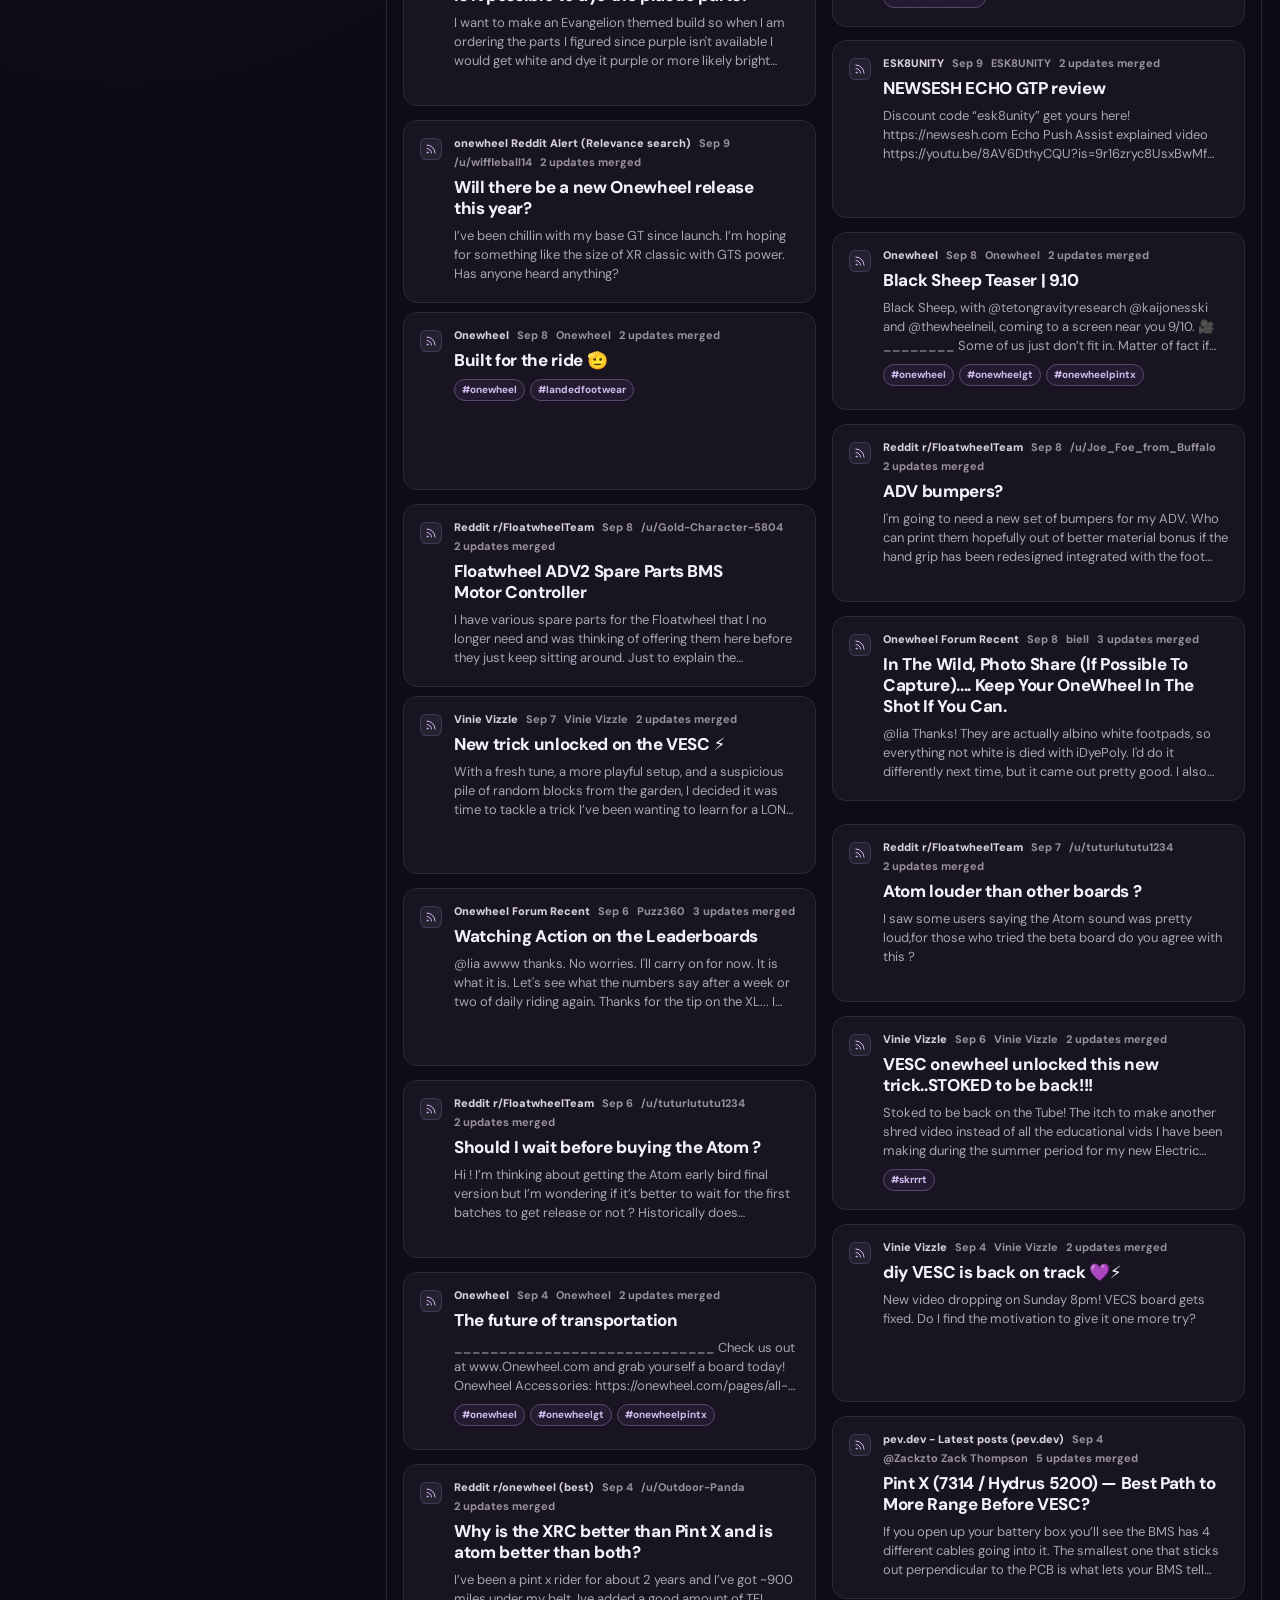
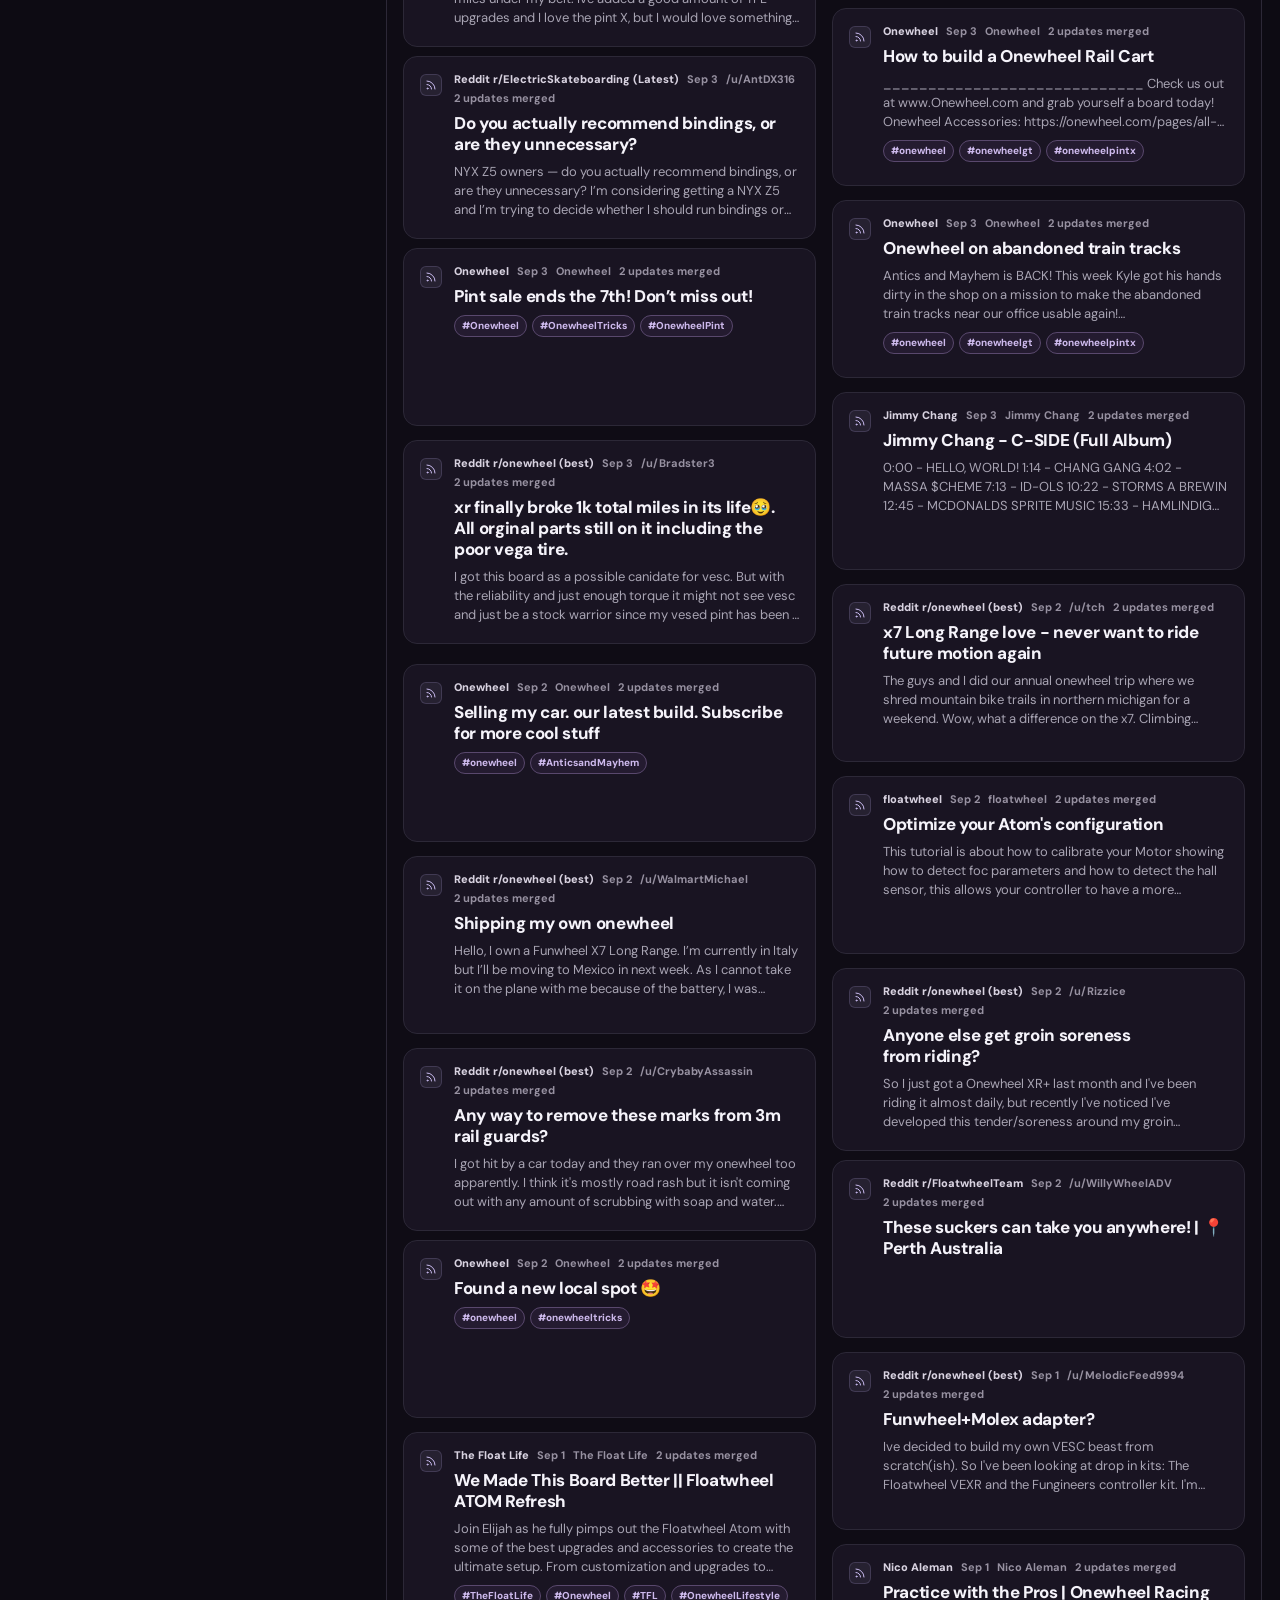
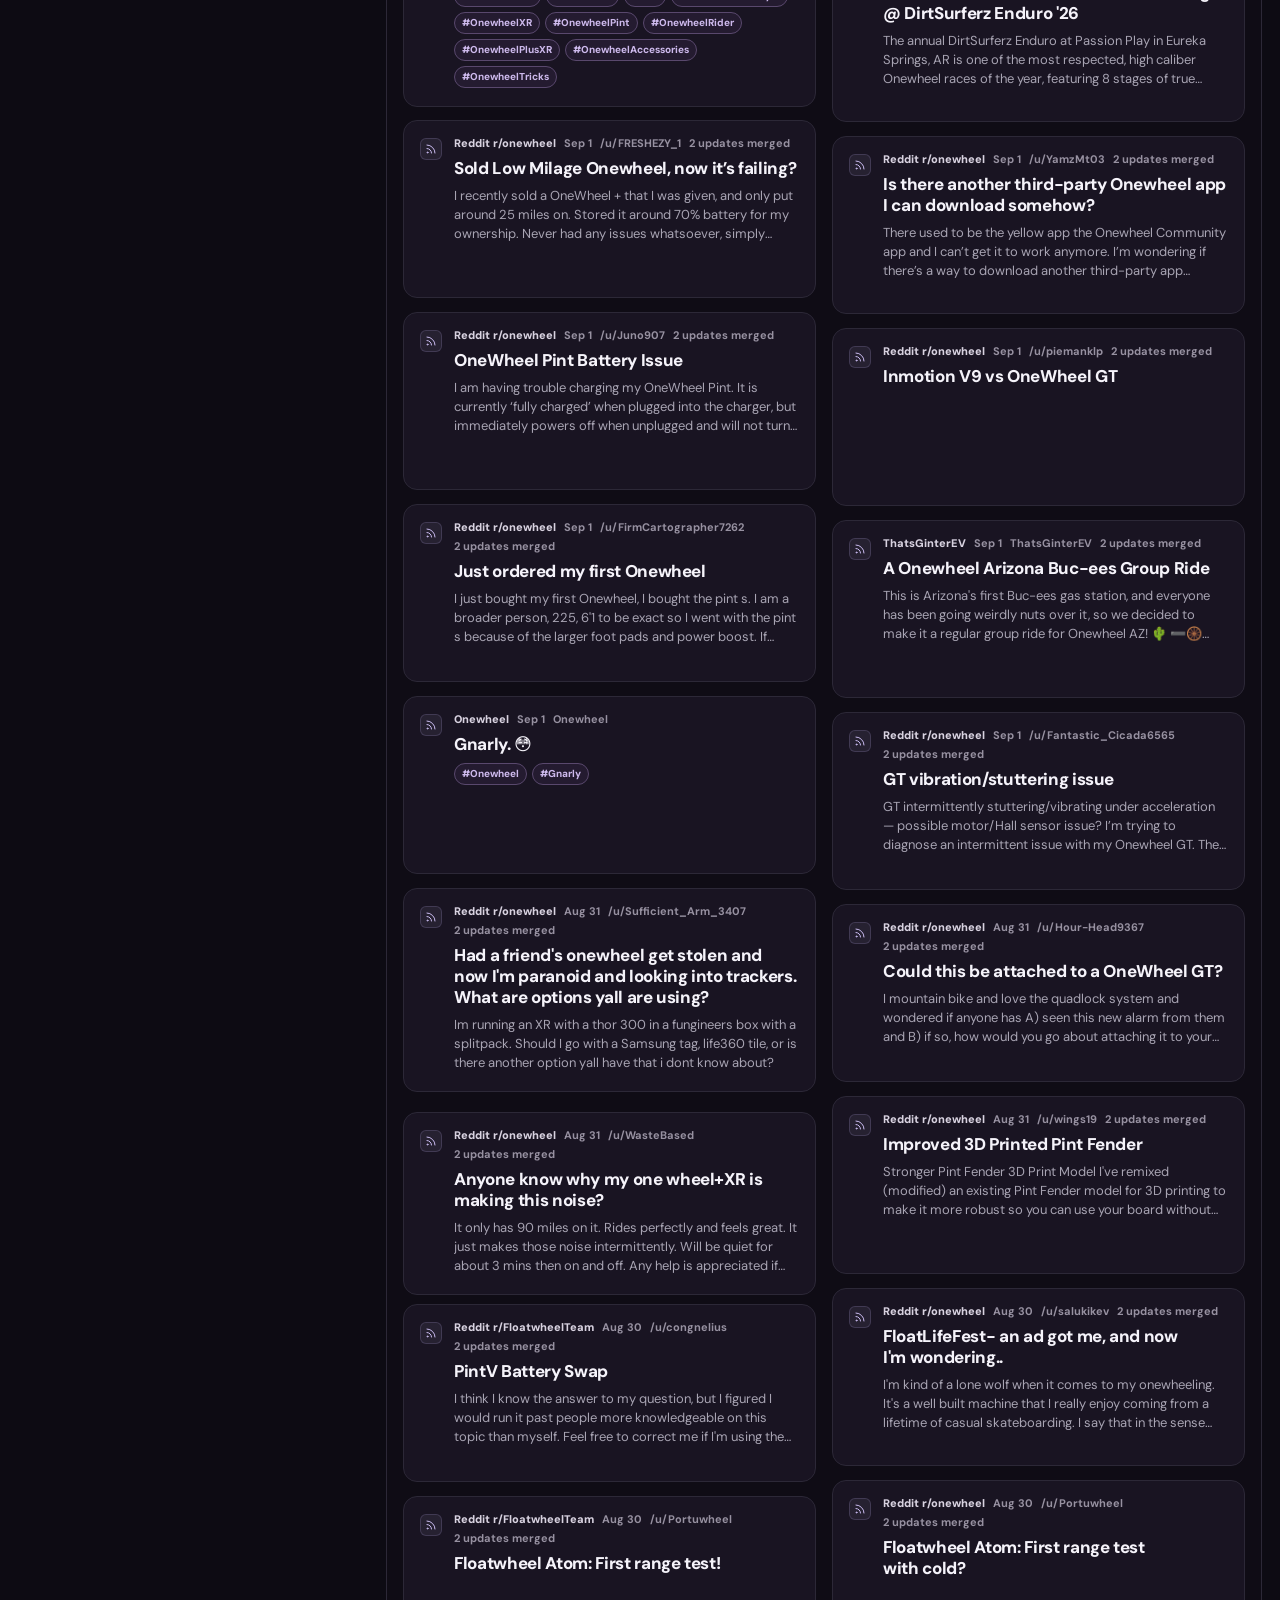
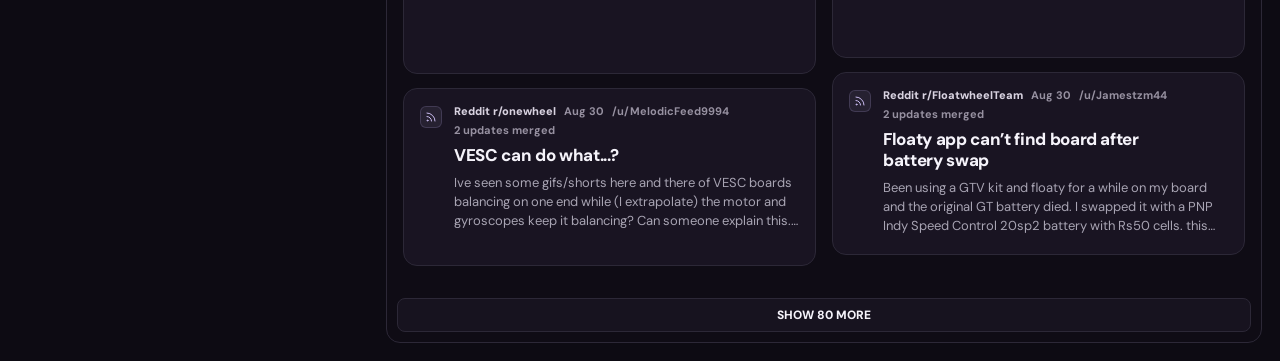
==== commit 5171d5e1: "Deploy d547cb4b67fc5a53dbbac65dc1240195b31e5c1f" ====
--- a/index.html
+++ b/index.html
@@ -9,7 +9,7 @@
     <link rel="preconnect" href="https://fonts.googleapis.com">
     <link rel="preconnect" href="https://fonts.gstatic.com" crossorigin>
     <link href="https://fonts.googleapis.com/css2?family=DM+Sans:wght@400;500;600;700;800;900&family=Newsreader:opsz,wght@6..72,600;6..72,700&display=swap" rel="stylesheet">
-    <script type="module" crossorigin src="./assets/index-Cg_OYoqG.js"></script>
+    <script type="module" crossorigin src="./assets/index-CeNJUO6Y.js"></script>
     <link rel="stylesheet" crossorigin href="./assets/index-CuNMZ7FF.css">
   </head>
   <body>
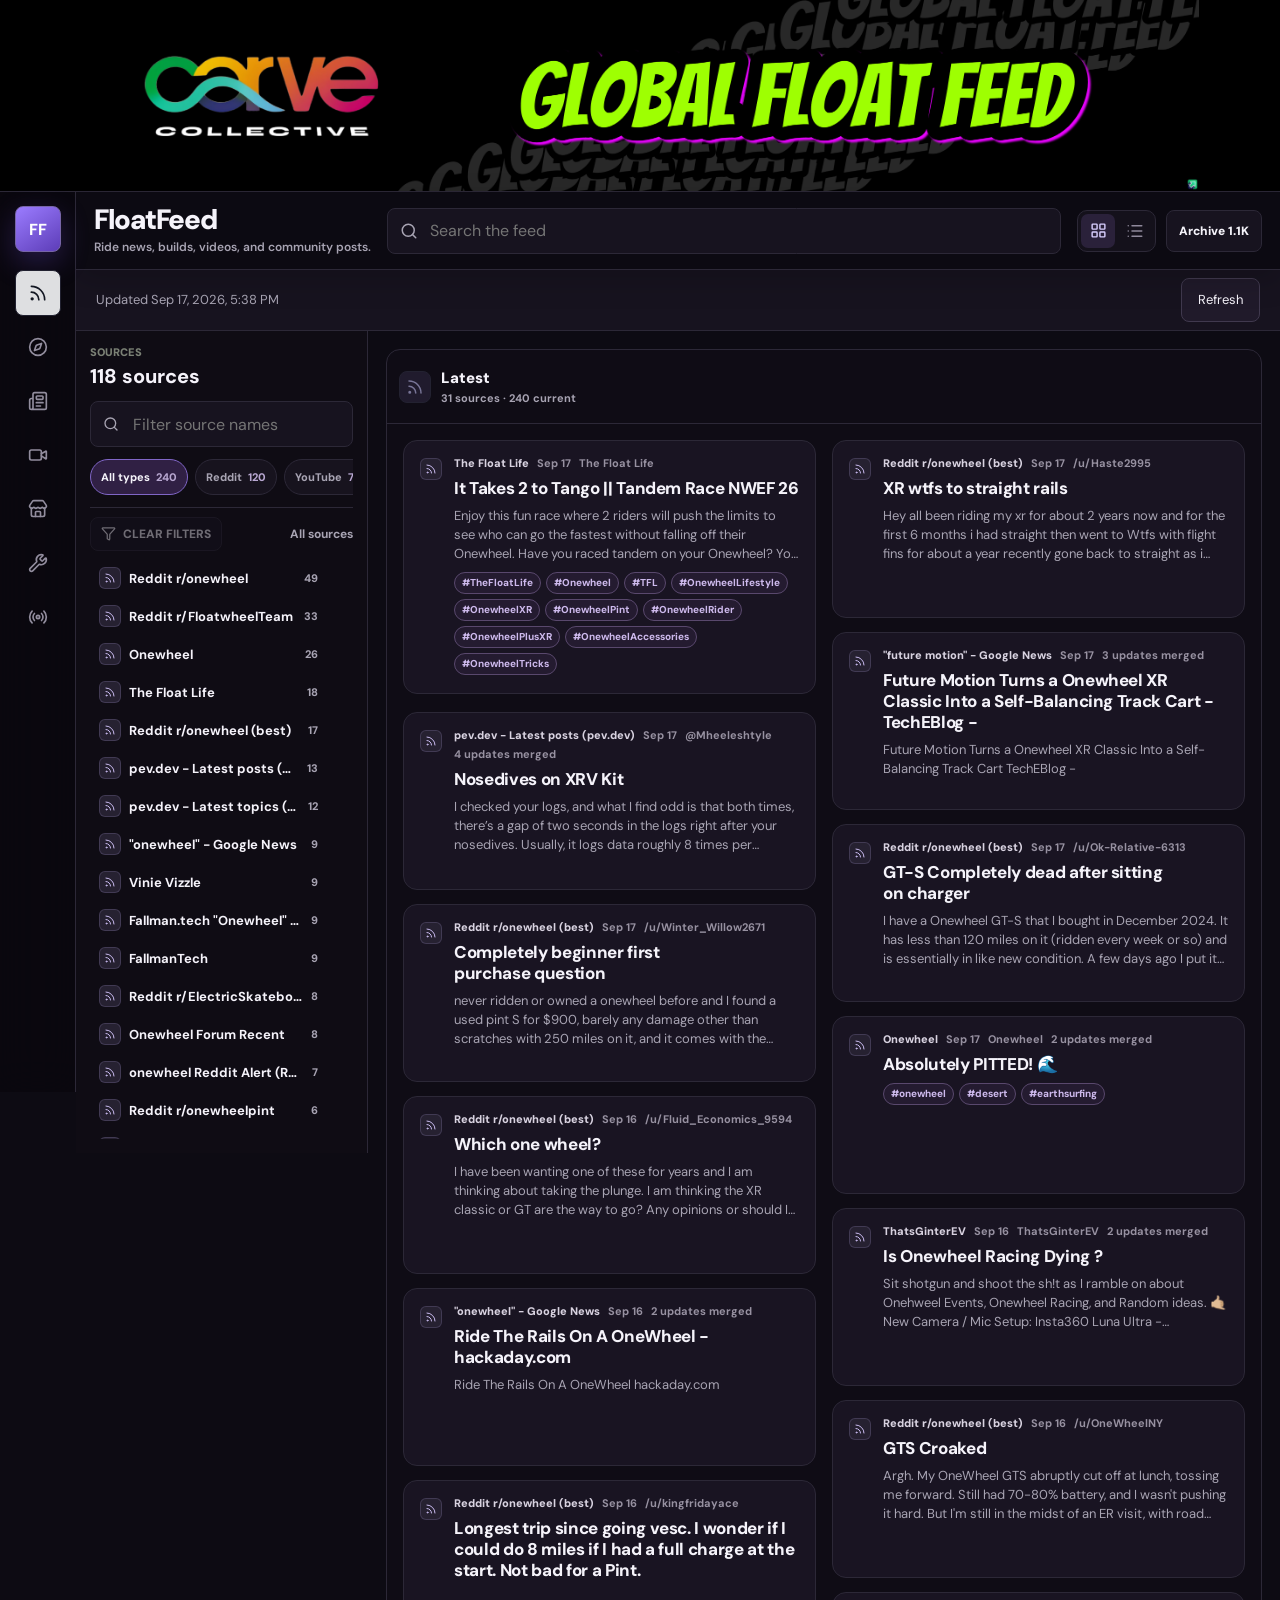
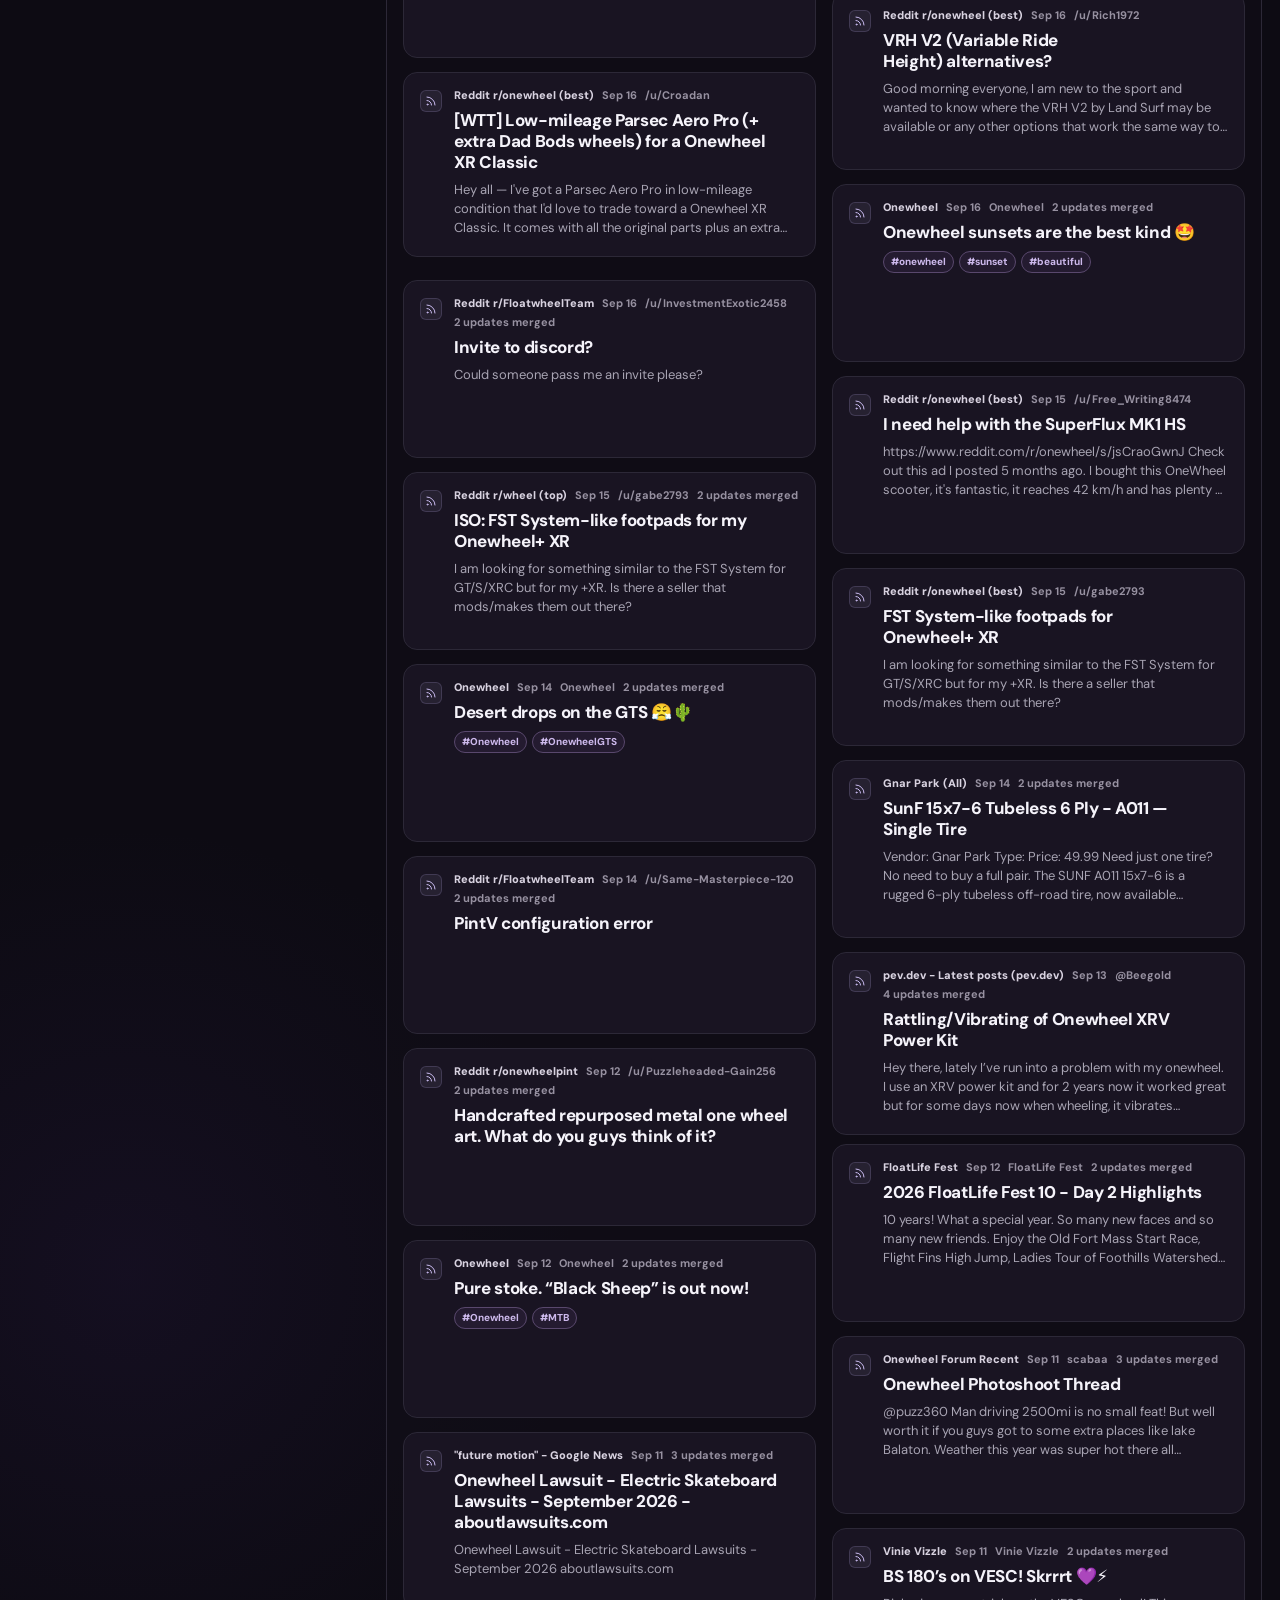
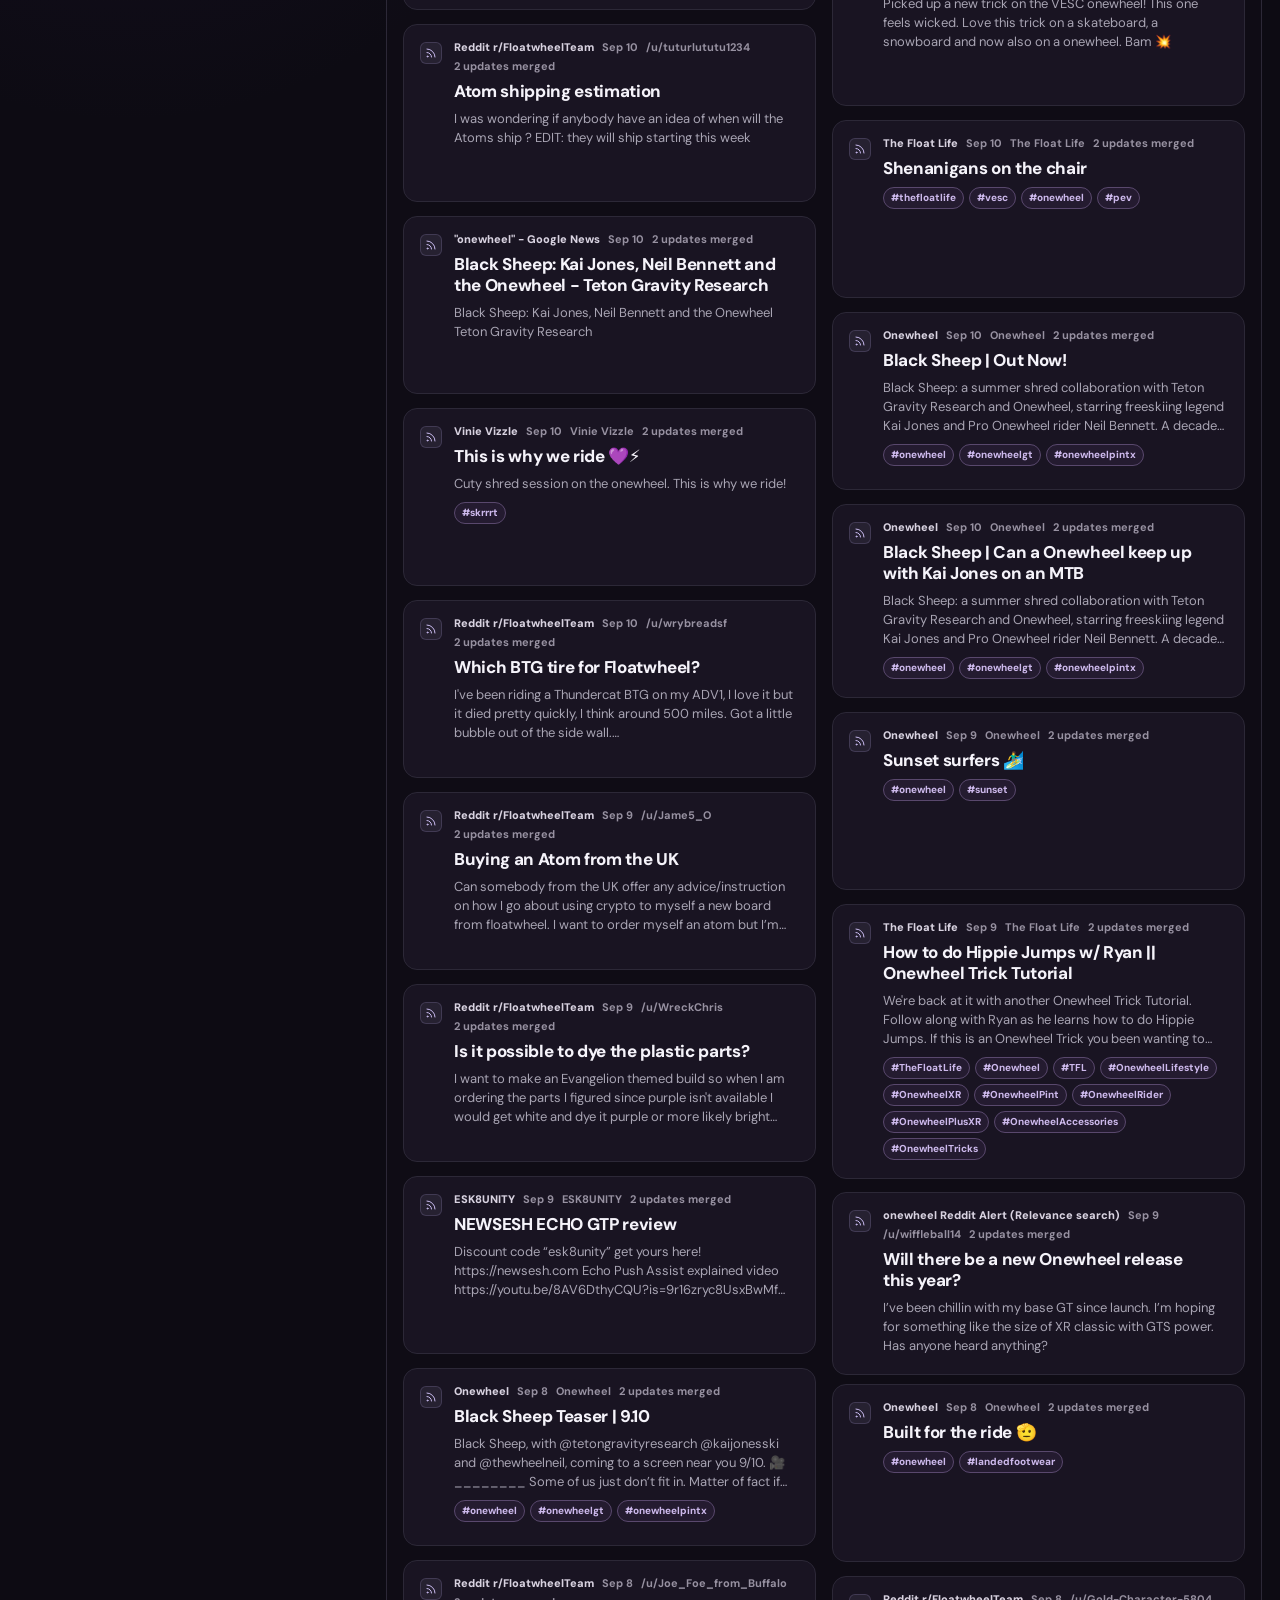
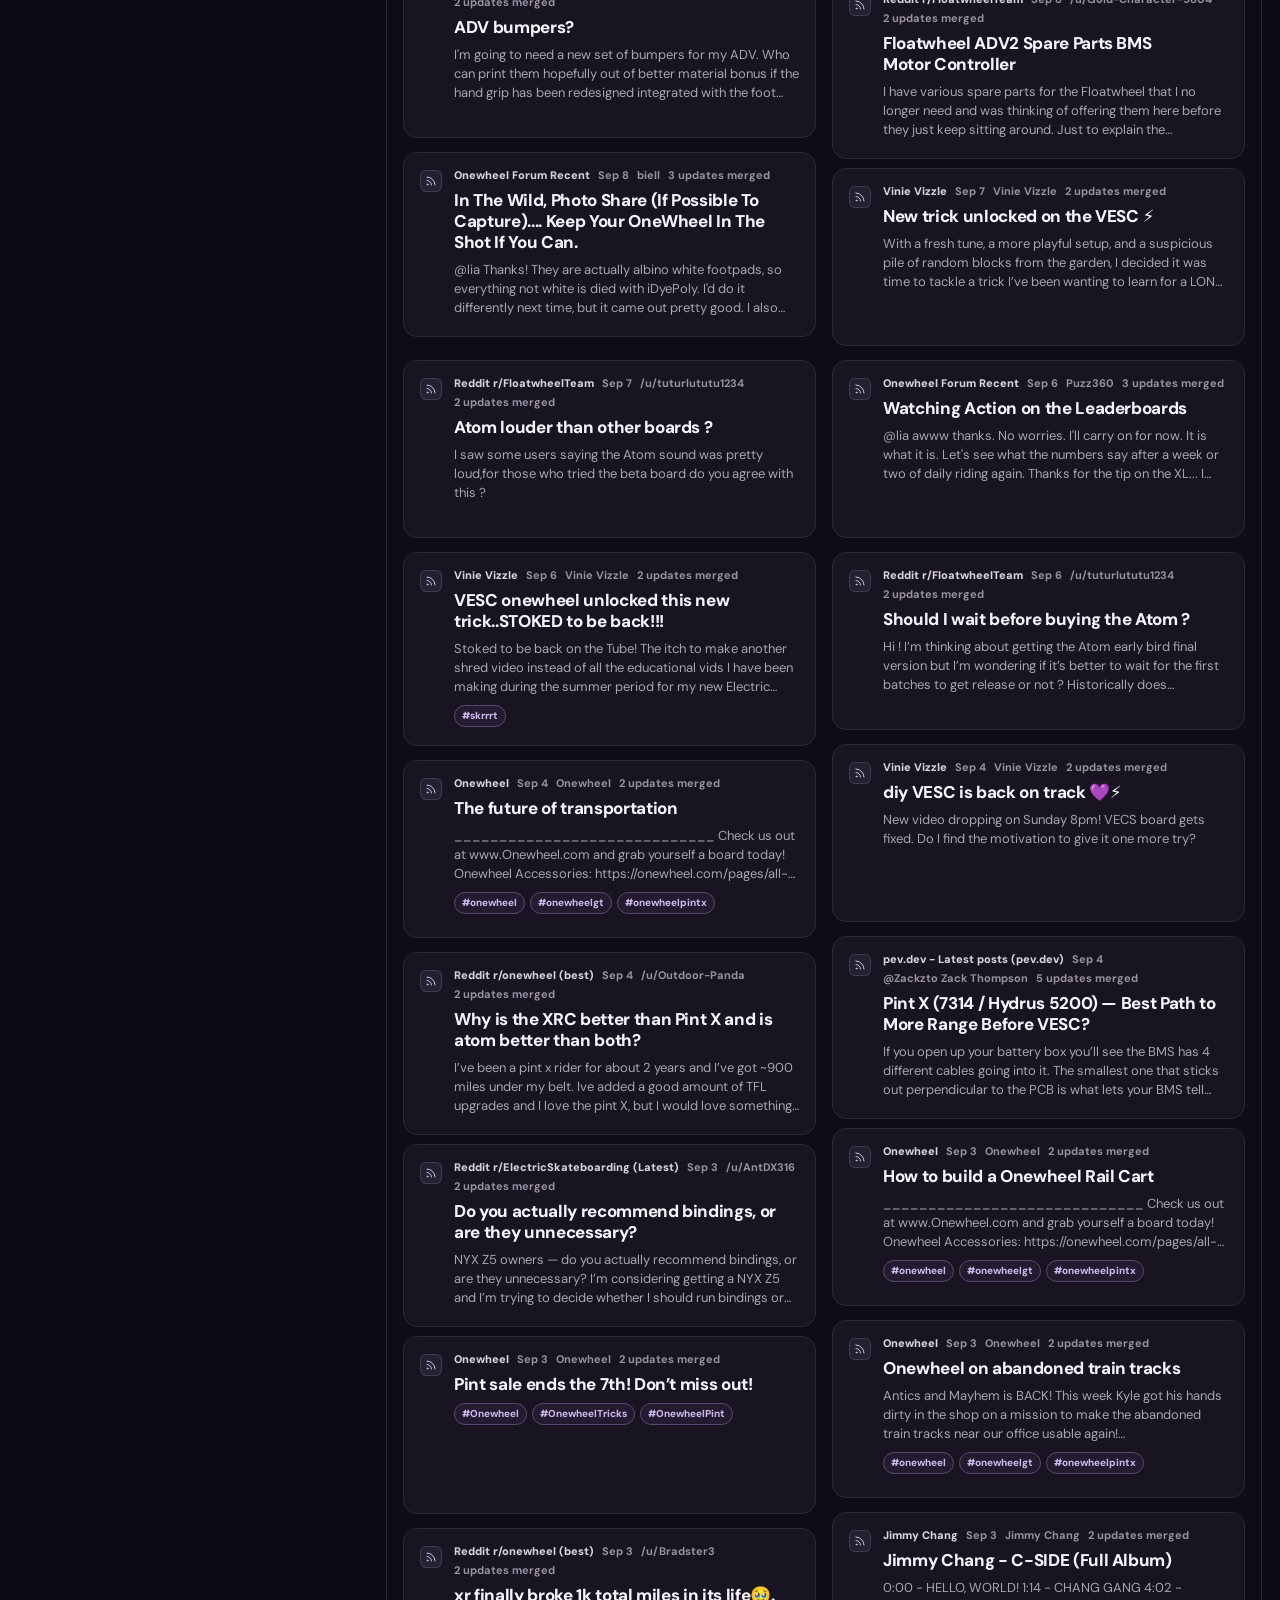
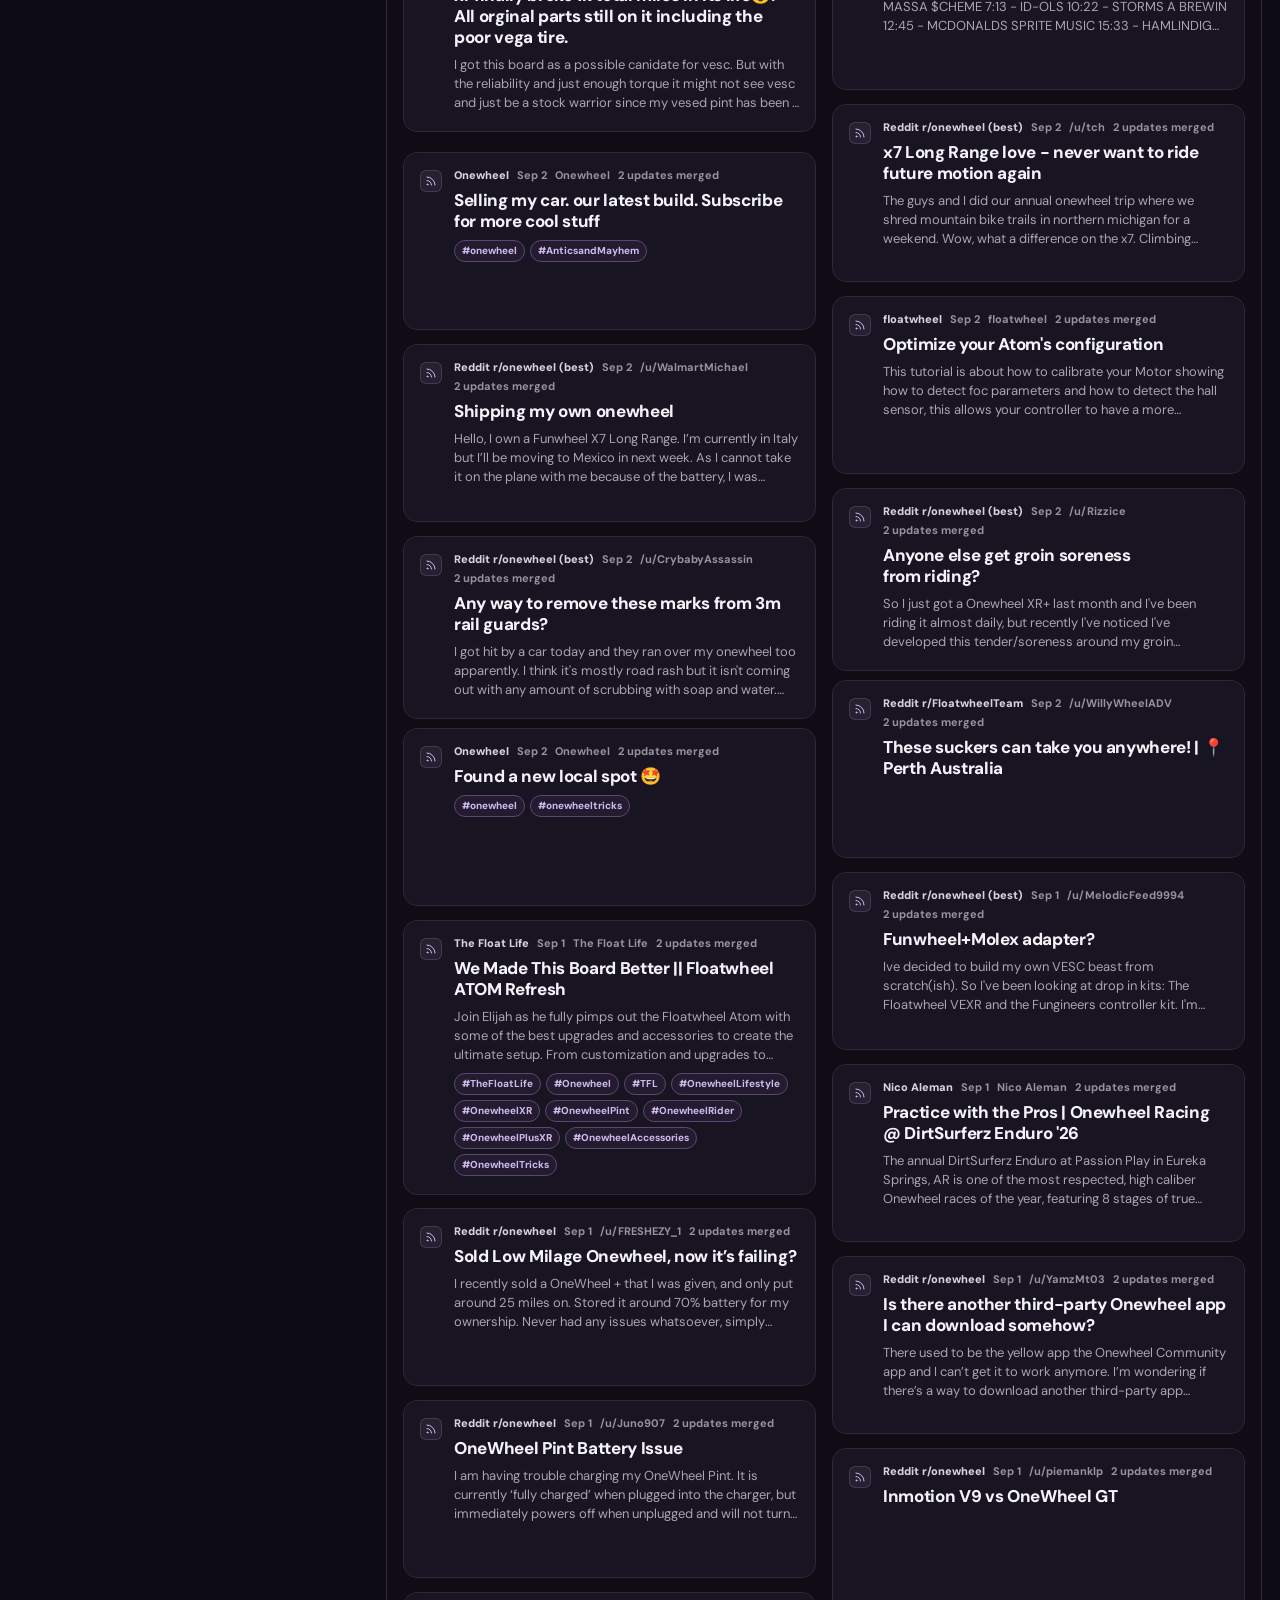
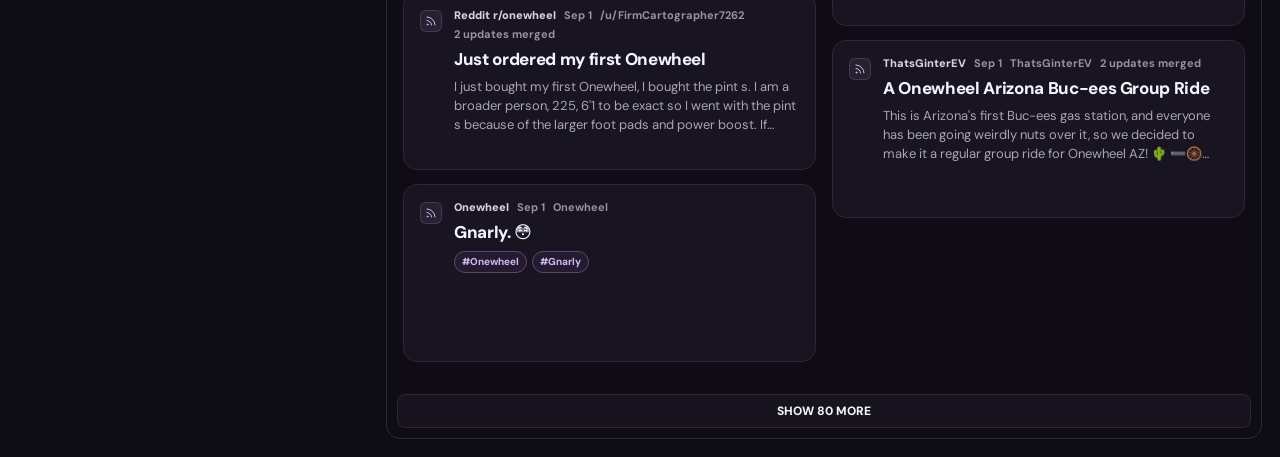
==== commit 3e7cf77e: "Deploy 0363135a1675a77ec51da065b5207878fa96e51a" ====
--- a/index.html
+++ b/index.html
@@ -9,8 +9,8 @@
     <link rel="preconnect" href="https://fonts.googleapis.com">
     <link rel="preconnect" href="https://fonts.gstatic.com" crossorigin>
     <link href="https://fonts.googleapis.com/css2?family=DM+Sans:wght@400;500;600;700;800;900&family=Newsreader:opsz,wght@6..72,600;6..72,700&display=swap" rel="stylesheet">
-    <script type="module" crossorigin src="./assets/index-CeNJUO6Y.js"></script>
-    <link rel="stylesheet" crossorigin href="./assets/index-CuNMZ7FF.css">
+    <script type="module" crossorigin src="./assets/index-Jq0k29zk.js"></script>
+    <link rel="stylesheet" crossorigin href="./assets/index-BmQgC3Ip.css">
   </head>
   <body>
     <div id="root"></div>
--- a/assets/index-BmQgC3Ip.css
+++ b/assets/index-BmQgC3Ip.css
@@ -0,0 +1 @@
+:root{--font-sans: "DM Sans", ui-sans-serif, system-ui, sans-serif;--font-display: "Newsreader", Georgia, serif;--ink: #f5f3fa;--muted: #a8a4b3;--line: #2c2837;--line-strong: #40394e;--paper: #0d0b13;--panel: #17131f;--panel-soft: #201a2a;--green: #a78bfa;--blue: #a78bfa;--pink: #d8b4fe;--orange: #c4b5fd;--shadow: 0 18px 52px rgba(3, 2, 8, .42);color-scheme:dark}*{box-sizing:border-box}html,body,#root{min-height:100%}body{margin:0;background:var(--paper);color:var(--ink);font-family:DM Sans,ui-sans-serif,system-ui,sans-serif;letter-spacing:0}button,input{font:inherit}button,a{-webkit-tap-highlight-color:transparent}button:focus-visible,a:focus-visible,input:focus-visible{outline:2px solid #b69cff;outline-offset:2px}a{color:inherit;text-decoration:none}img{display:block;max-width:100%}.app-shell{min-height:100vh;display:grid;grid-template-columns:76px minmax(0,1fr);background:radial-gradient(circle at 72% -12%,rgba(122,76,255,.19),transparent 34rem),radial-gradient(circle at 10% 34%,rgba(60,35,104,.16),transparent 28rem),var(--paper)}.feed-freshness{display:flex;flex-wrap:wrap;align-items:center;gap:12px 24px;padding:12px 20px;border-bottom:1px solid var(--line);background:var(--panel);font-size:13px;line-height:1.5}.feed-freshness{padding-block:8px;color:var(--muted)}.freshness-copy{display:grid;gap:4px;flex:1 1 260px}.freshness-copy time{font-variant-numeric:tabular-nums}.freshness-warning{color:var(--ink)}.freshness-action{min-height:44px;padding:8px 16px;border:1px solid var(--line-strong);border-radius:8px;background:var(--panel-soft);color:var(--ink);cursor:pointer}.freshness-action:hover{border-color:var(--green)}.freshness-action:disabled{opacity:.65;cursor:wait}.deck-rail{position:sticky;top:0;z-index:50;height:100vh;border-right:1px solid var(--line);background:#0a080feb;-webkit-backdrop-filter:blur(18px);backdrop-filter:blur(18px);display:flex;flex-direction:column;align-items:center;gap:18px;padding:14px 10px}.logo-mark{width:46px;height:46px;border-radius:8px;display:grid;place-items:center;background:linear-gradient(145deg,#9b7cff,#5d3db8);color:#fff;font-weight:800;border:1px solid #7765a7;box-shadow:0 10px 28px #704cdb47}.rail-nav{display:flex;flex-direction:column;gap:8px;align-items:center}.rail-button{width:46px;height:46px;border:1px solid transparent;border-radius:8px;display:grid;place-items:center;background:transparent;color:#928d9e;cursor:pointer;transition:background .15s ease,border-color .15s ease,color .15s ease}.rail-button:hover{background:#1b1724;border-color:var(--line);color:var(--ink)}.rail-button.is-active{background:color-mix(in srgb,var(--deck-color) 14%,#fff);border-color:color-mix(in srgb,var(--deck-color) 42%,var(--line));color:color-mix(in srgb,var(--deck-color) 74%,#111)}.rail-label{display:none}.workspace{min-width:0}.brand-banner{grid-column:1 / -1;height:clamp(88px,15vw,230px);overflow:hidden;border-bottom:1px solid var(--line);background:#000}.brand-banner img{width:100%;height:100%;object-fit:contain}.topbar{position:sticky;top:0;z-index:35;min-height:78px;display:grid;grid-template-columns:auto minmax(320px,720px) auto;justify-content:space-between;align-items:center;gap:16px;padding:12px 18px;border-bottom:1px solid var(--line);background:#0d0b13db;box-shadow:0 10px 30px #0302082e;-webkit-backdrop-filter:blur(20px);backdrop-filter:blur(20px)}.archive-toggle{min-height:42px;border:1px solid var(--line);border-radius:8px;padding:0 12px;background:var(--panel);color:var(--ink);cursor:pointer;font-size:12px;font-weight:850}.archive-toggle.is-active{border-color:#8066c7;background:#302044}.topbar-actions{display:flex;align-items:center;justify-content:flex-end;gap:10px}.view-controls{display:flex;gap:3px;border:1px solid var(--line);border-radius:10px;padding:3px;background:#14111b}.view-controls button{width:34px;height:34px;border:0;border-radius:7px;display:grid;place-items:center;background:transparent;color:#8f899c;cursor:pointer;transition:background .16s ease,color .16s ease,transform .16s ease}.view-controls button:hover,.view-controls button.is-active{background:#2a213a;color:#d9cfff}.view-controls button:active,.archive-toggle:active,.article-row:active{transform:scale(.985)}.mobile-source-button,.mobile-only{display:none}.icon-button{width:34px;height:34px;border:1px solid var(--line);border-radius:8px;background:var(--panel);color:var(--ink);display:grid;place-items:center;cursor:pointer}.icon-button.mobile-only{display:none}.brand-copy h1,.deck-header h2,.source-panel h2,.reader-lightbox h2{margin:0;letter-spacing:0}.brand-copy h1{font-family:var(--font-sans);font-size:28px;line-height:1;font-weight:900;letter-spacing:-.045em}.brand-copy p,.deck-header p,.source-panel h2,.source-actions,.article-meta,.reader-source p{color:var(--muted)}.brand-copy p{margin:5px 0 0;font-size:12px;font-weight:600;font-variant-numeric:tabular-nums}.search-box,.source-search{min-width:0;display:grid;grid-template-columns:20px minmax(0,1fr);align-items:center;gap:8px;border:1px solid var(--line);background:var(--panel);border-radius:8px;padding:0 12px;color:var(--muted)}.search-box{height:46px}.source-search{height:46px;margin:12px 0}.search-box:focus-within,.source-search:focus-within{border-color:#8c70d8;box-shadow:0 0 0 3px #9a7cff24}.search-box input,.source-search input{align-self:stretch;width:100%;min-width:0;border:0;outline:0;background:transparent;color:var(--ink)}.admin-links{display:flex;align-items:center;gap:8px;flex-wrap:wrap}.admin-links a,.source-actions button,.show-more{min-height:34px;border:1px solid var(--line);border-radius:8px;background:var(--panel);color:var(--ink);display:inline-flex;align-items:center;gap:7px;padding:0 10px;font-size:12px;font-weight:800;text-transform:uppercase}.admin-links a:hover,.source-actions button:hover,.show-more:hover{border-color:var(--line-strong);background:var(--panel-soft)}.reader-layout{min-height:calc(100vh - 78px);display:grid;grid-template-columns:292px minmax(0,1fr)}.source-panel{border-right:1px solid var(--line);background:#100d16e6;min-width:0;padding:14px;height:calc(100vh - 78px);position:sticky;top:78px;overflow:hidden;display:flex;flex-direction:column}.panel-heading{display:flex;justify-content:space-between;gap:12px;align-items:flex-start}.source-panel>:not(.source-list){flex-shrink:0}.eyebrow{display:block;margin-bottom:4px;color:#7b8175;font-size:11px;font-weight:900;text-transform:uppercase}.source-panel h2{font-size:20px;font-weight:800;color:var(--ink)}.source-actions{display:flex;justify-content:space-between;align-items:center;gap:12px;min-height:44px;margin-bottom:8px;padding-top:8px;border-top:1px solid var(--line);font-size:12px;font-weight:700}.source-actions button{cursor:pointer}.source-actions button:disabled{opacity:.42;cursor:default}.source-family-filters{display:flex;gap:7px;min-height:48px;padding:0 0 12px;overflow-x:auto;overscroll-behavior-inline:contain;scroll-snap-type:inline proximity;scrollbar-width:thin}.source-family-filters::-webkit-scrollbar{height:4px}.source-family-filters button{flex:0 0 auto;min-height:36px;border:1px solid var(--line);border-radius:999px;padding:0 10px;background:#17131e;color:var(--muted);cursor:pointer;font-size:11px;font-weight:800;scroll-snap-align:start}.source-family-filters button:not(:disabled):hover,.source-family-filters button.is-active{border-color:#8066c7;background:#302044;color:var(--ink)}.source-family-filters button:disabled{cursor:not-allowed;opacity:.45}.source-family-filters span{margin-left:3px;color:#b9a8d2;font-variant-numeric:tabular-nums}.source-list{min-height:0;overflow:auto;overscroll-behavior:contain;padding-right:4px}.source-row{width:100%;min-height:38px;border:1px solid transparent;border-radius:8px;background:transparent;display:grid;grid-template-columns:22px minmax(0,1fr) auto 14px;align-items:center;gap:8px;padding:6px 8px;color:var(--ink);cursor:pointer;text-align:left;transition:background .16s ease,border-color .16s ease,color .16s ease}.source-row:hover,.source-row.is-active{background:#211b2a;border-color:var(--line)}.source-row.is-active{background:#2b2040;border-color:#725aa7}.source-favicon,.article-favicon{width:22px;height:22px;border-radius:6px;background:#262131;border:1px solid rgba(190,171,235,.18);display:grid;place-items:center;overflow:hidden;flex:0 0 auto;padding:3px}.source-favicon.large{width:34px;height:34px;border-radius:8px;padding:4px}.source-favicon img,.article-favicon img,.favicon-fallback{width:100%;height:100%;object-fit:contain;border-radius:3px}.favicon-fallback{color:#cbbcf1;padding:1px}.source-name{min-width:0;overflow:hidden;white-space:nowrap;text-overflow:ellipsis;font-size:13px;font-weight:700}.source-count{color:var(--muted);font-size:11px;font-weight:800;white-space:nowrap;font-variant-numeric:tabular-nums}.deck-board{min-width:0;overflow-x:auto;display:grid;grid-auto-flow:column;grid-auto-columns:minmax(320px,380px);gap:16px;align-items:start;padding:18px}.deck-board.single-deck{grid-auto-flow:row;grid-template-columns:minmax(0,min(1800px,100%));justify-content:center}.single-deck .article-row.has-media{grid-template-columns:28px minmax(0,1fr) 112px}.single-deck .article-thumbnail{width:112px}.deck-column{min-width:0;background:var(--panel);border:1px solid var(--line);border-radius:14px;overflow:hidden;background:#110e179e;box-shadow:none}.deck-header{min-height:74px;display:flex;align-items:center;justify-content:space-between;gap:12px;padding:12px;border-top:0;border-bottom:1px solid var(--line);background:transparent}.deck-title-row{min-width:0;display:grid;grid-template-columns:32px minmax(0,1fr);gap:10px;align-items:center}.deck-icon{width:32px;height:32px;border-radius:8px;display:grid;place-items:center;border:1px solid color-mix(in srgb,var(--deck-color) 35%,var(--line));background:color-mix(in srgb,var(--deck-color) 12%,#221b2e);color:color-mix(in srgb,var(--deck-color) 48%,#d8cbff)}.deck-header h2{font-size:15px;font-weight:900;overflow:hidden;white-space:nowrap;text-overflow:ellipsis}.deck-header p{margin:3px 0 0;font-size:11px;font-weight:700}.article-list{display:block}.article-row{width:100%;border:0;border-bottom:1px solid var(--line);background:var(--panel);display:grid;grid-template-columns:28px minmax(0,1fr);gap:10px;align-items:start;padding:10px 11px;cursor:pointer;text-align:left;color:var(--ink);transition:transform .18s ease,border-color .18s ease,background .18s ease,box-shadow .18s ease}.article-row.has-media{grid-template-columns:28px minmax(0,1fr) 72px}.article-thumbnail{position:relative;width:72px;aspect-ratio:4 / 3;overflow:hidden;border:1px solid var(--line);border-radius:6px;background:var(--panel-soft)}.article-thumbnail img{width:100%;height:100%;object-fit:cover}.article-play{position:absolute;inset:50% auto auto 50%;transform:translate(-50%,-50%);padding:4px;border-radius:50%;background:#000000b8;color:#fff}.article-row:hover,.article-row.is-selected{background:#1d1827}.article-copy{min-width:0;display:grid;gap:4px}.article-title{color:var(--ink);font-size:13px;line-height:1.24;font-weight:850}.article-meta{min-width:0;display:flex;align-items:center;flex-wrap:wrap;gap:5px 8px;font-size:11px;font-weight:700}.article-meta span{min-width:0;max-width:100%;overflow-wrap:anywhere}.article-excerpt{color:var(--muted);font-size:12px;line-height:1.35;display:-webkit-box;-webkit-line-clamp:2;-webkit-box-orient:vertical;overflow:hidden}.article-tags,.reader-tags{display:flex;flex-wrap:wrap;gap:5px}.article-tags span,.reader-tags button{border:1px solid #59486d;border-radius:999px;background:#241b30;color:#cdb9ec;font-size:10px;font-weight:800;line-height:1}.article-tags span{padding:5px 7px}.empty-column{padding:24px;color:var(--muted);overflow-wrap:anywhere}.empty-column h3{margin:0;color:var(--ink);font-size:18px;font-weight:750}.empty-column p,.empty-column ul{margin:8px 0 0;font-size:14px;line-height:1.6}.empty-column ul{padding-left:20px}.empty-column .retry-button{margin-top:20px;max-width:100%;padding:10px 18px}.show-more{width:calc(100% - 20px);justify-content:center;margin:10px;cursor:pointer}.reader-lightbox-backdrop{position:fixed;top:0;right:0;bottom:0;left:0;z-index:120;display:grid;place-items:center;padding:18px;background:radial-gradient(circle at 50% 0,rgba(116,80,178,.2),transparent 42rem),#040308e0;-webkit-backdrop-filter:blur(14px);backdrop-filter:blur(14px)}.reader-lightbox{width:min(1800px,calc(100vw - 36px));height:min(1200px,calc(100dvh - 36px));min-width:0;overflow:hidden;display:grid;grid-template-rows:auto minmax(0,1fr);border:1px solid var(--line-strong);border-radius:22px;background:#15111d;box-shadow:0 38px 120px #0000009e,inset 0 1px #ffffff0a}.reader-lightbox.is-content-sized{height:auto;max-height:calc(100dvh - 36px)}.reader-lightbox-header{display:grid;grid-template-columns:minmax(0,1fr) auto;gap:10px 16px;align-items:start;padding:20px 22px 16px;border-bottom:1px solid var(--line);background:radial-gradient(circle at 82% -30%,rgba(129,91,191,.2),transparent 34rem)}.reader-lightbox-header h2{grid-column:1 / -1;font-family:var(--font-sans);font-size:clamp(26px,3vw,42px);line-height:1.08;font-weight:800;letter-spacing:-.035em}.reader-tags{grid-column:1 / -1}.reader-tags button{min-height:30px;padding:0 10px;cursor:pointer}.reader-tags button:hover{border-color:#967bd1;background:#302044;color:#fff}.reader-source{min-width:0;display:flex;align-items:center;gap:10px}.reader-source>div{min-width:0}.reader-source span{font-size:13px;font-weight:900}.reader-source p{margin:2px 0 0;font-size:12px;font-weight:700}.reader-source .reader-content-kind{display:inline-flex;margin-top:6px;color:#c9b9e6;font-size:10px;font-weight:800;letter-spacing:.08em;text-transform:uppercase}.reader-tabs{grid-column:1 / -1;display:flex;gap:8px}.reader-tabs button,.reader-tabs a{min-height:36px;border:1px solid var(--line);border-radius:8px;padding:0 13px;background:var(--panel);color:var(--ink);display:inline-flex;align-items:center;font-size:12px;font-weight:850;cursor:pointer}.reader-tabs button.is-active{border-color:#8066c7;background:#302044}.reader-lightbox-body{min-height:0;overflow:hidden;display:flex;flex-direction:column;background:radial-gradient(circle at 8% 0,rgba(100,72,145,.12),transparent 26rem),var(--paper);padding:14px}.reader-post-layout{min-width:0;min-height:0;height:100%;flex:1 1 auto;display:grid;grid-template-columns:minmax(0,1fr);gap:14px}.reader-post-layout.has-embed{grid-template-columns:minmax(0,1.65fr) minmax(360px,.75fr)}.reader-post-layout.has-embed.embed-only{grid-template-columns:minmax(0,1fr);place-items:start center}.reader-post-layout.embed-only .reader-video-player{width:auto;height:100%;max-width:1600px;max-height:100%}.reader-video-player{width:100%;aspect-ratio:16 / 9;overflow:hidden;border:1px solid var(--line);border-radius:16px;background:#000;align-self:start;box-shadow:0 24px 70px #00000061}.reader-video-player iframe{width:100%;border:0}.reader-video-player:not(.reddit-player) iframe{height:100%}.reader-video-player.post-embed{width:min(100%,900px);height:auto;min-height:0;max-height:none;aspect-ratio:auto;background:transparent;overflow:visible;box-shadow:none}.reader-post-layout.embed-only .reader-video-player.post-embed{width:min(100%,900px);height:auto;max-height:none}.reader-video-player.portrait-embed{width:min(100%,520px);height:100%;min-height:560px;aspect-ratio:9 / 16}.reader-post-layout.embed-only .reader-video-player.portrait-embed{width:min(100%,520px)}.reader-video-details{min-height:180px;border:1px solid var(--line);border-radius:14px;padding:clamp(22px,4vw,42px);background:linear-gradient(145deg,#1d1726,#110e16);color:var(--ink)}.reader-video-details p{max-width:52ch;margin:12px 0 0;color:var(--muted);font-size:15px;line-height:1.65}.post-reader-frame,.source-reader-frame{width:100%;min-height:0;flex:1 1 auto;border:1px solid var(--line);border-radius:14px;background:var(--panel)}.post-reader-frame{height:100%}.reader-post-layout.is-sparse{height:auto;flex:0 0 auto}.reader-post-layout.is-sparse .post-reader-frame{height:clamp(160px,20dvh,220px);flex:0 0 auto}.reader-empty-post{min-height:180px;display:grid;place-content:center;justify-items:center;gap:18px;border:1px solid var(--line);border-radius:14px;padding:clamp(24px,5vw,52px);background:var(--panel);color:var(--muted);text-align:center}.reader-empty-post p{margin:0}.source-frame-wrap{min-height:0;flex:1;display:flex;flex-direction:column;gap:10px}.source-frame-fallback{flex:0 0 auto;display:flex;align-items:center;justify-content:flex-end;gap:10px;color:var(--muted);font-size:12px;font-weight:700}.source-frame-fallback a{min-height:36px;border:1px solid var(--line-strong);border-radius:8px;background:var(--panel);color:var(--ink);display:inline-flex;align-items:center;gap:7px;padding:0 11px;font-size:12px;font-weight:850}.loading-screen{min-height:100vh;display:grid;place-items:center;align-content:center;gap:10px;background:var(--paper);color:var(--ink);text-align:center}.loading-screen h1{margin:0;font-family:Newsreader,Georgia,serif;font-size:34px}.loading-screen p{margin:0;color:var(--muted);font-weight:700}.loading-icon{width:32px;height:32px;color:var(--green);animation:spin 1s linear infinite}.error-screen .loading-icon{animation:none;color:var(--pink)}.retry-button{min-height:44px;border:1px solid #8066c7;border-radius:8px;padding:0 18px;background:#302044;color:var(--ink);font-weight:850;cursor:pointer}.retry-button:hover{background:#3b2852}@keyframes spin{to{transform:rotate(360deg)}}::-webkit-scrollbar{width:8px;height:8px}::-webkit-scrollbar-track{background:transparent}::-webkit-scrollbar-thumb{background:#3c3549;border-radius:8px}@media(max-width:1180px){.reader-layout{grid-template-columns:292px minmax(0,1fr)}}@media(max-width:900px){.app-shell{grid-template-columns:minmax(0,1fr)}.deck-rail{height:62px;flex-direction:row;justify-content:flex-start;overflow-x:auto;border-right:0;border-bottom:1px solid var(--line);padding:8px 10px}.logo-mark{width:42px;height:42px}.rail-button{width:auto;min-width:42px;height:42px;display:flex;gap:7px;padding:0 10px}.rail-label{display:inline;font-size:12px;font-weight:850;white-space:nowrap}.rail-nav{flex-direction:row}.topbar{top:62px;grid-template-columns:auto minmax(0,1fr);align-items:start;gap:10px;padding:10px}.brand-copy h1{font-size:25px}.search-box{grid-column:1 / -1}.archive-toggle{grid-column:1 / -1;justify-self:stretch}.mobile-source-button,.mobile-only,.icon-button.mobile-only{display:grid}.mobile-source-button,.icon-button{width:42px;height:42px;border:1px solid var(--line);border-radius:8px;background:var(--panel);place-items:center;cursor:pointer}.reader-layout{min-height:calc(100vh - 202px);grid-template-columns:minmax(0,1fr)}.source-panel{position:fixed;z-index:90;left:0;top:0;bottom:0;width:min(360px,92vw);height:100dvh;transform:translate(-105%);visibility:hidden;transition:transform .18s ease;box-shadow:var(--shadow);background:#121019}.source-panel.is-open{transform:translate(0);visibility:visible}.source-scrim{position:fixed;top:0;right:0;bottom:0;left:0;z-index:80;border:0;background:#040308bd}.deck-board{grid-auto-columns:minmax(306px,88vw);gap:10px;padding:10px}.deck-board.single-deck{grid-template-columns:minmax(0,1fr)}.single-deck .article-row.has-media{grid-template-columns:28px minmax(0,1fr) 82px}.single-deck .article-thumbnail{width:82px}.reader-lightbox-backdrop{padding:0}.reader-lightbox{width:100vw;height:100dvh;border:0;border-radius:0}.reader-lightbox.is-content-sized{height:auto;max-height:100dvh;border:1px solid var(--line-strong);border-radius:18px}.reader-lightbox-header{padding:12px}.reader-lightbox-body{padding:8px}.source-frame-fallback{align-items:stretch;flex-direction:column}.source-frame-fallback a{justify-content:center}}.view-cards.single-deck .article-list{display:grid;grid-template-columns:repeat(auto-fill,minmax(min(100%,280px),1fr));grid-auto-rows:8px;column-gap:16px;row-gap:8px;padding:16px;align-items:start}.view-cards.single-deck .article-row{min-width:0;grid-template-columns:40px minmax(0,1fr);grid-template-areas:"media media" "favicon copy";grid-template-rows:auto 1fr;gap:0 10px;align-content:start;border:1px solid var(--line);border-radius:14px;padding:0;overflow:hidden}.view-cards.single-deck .article-row.is-text-only{min-height:178px;background:color-mix(in srgb,var(--panel) 88%,#281d39)}.view-cards.single-deck .article-row.is-featured{min-height:0;grid-template-columns:40px minmax(0,1fr);grid-template-areas:"media media" "favicon copy";grid-template-rows:auto 1fr}.view-cards.single-deck .article-row:hover,.view-cards.single-deck .article-row.is-selected{border-color:#6f5998;transform:translateY(-2px);box-shadow:0 18px 34px #0302084d}.view-cards.single-deck .article-favicon{grid-area:favicon;margin:17px 0 18px 16px}.view-cards.single-deck .article-row.is-featured .article-favicon{margin:17px 0 18px 16px}.view-cards.single-deck .article-copy{grid-area:copy;gap:8px;align-content:start;padding:15px 16px 18px 0}.view-cards.single-deck .article-row.is-featured .article-copy{align-content:start;padding:15px 16px 18px 0}.view-cards.single-deck .article-meta{order:-1;color:#9791a1;font-size:11px}.view-cards.single-deck .article-meta span:first-child{color:#d8d2e0;font-weight:850}.view-cards.single-deck .article-title{font-size:17px;line-height:1.24;font-weight:800;letter-spacing:-.02em;text-wrap:pretty}.view-cards.single-deck .article-row.is-featured .article-title{font-size:clamp(22px,2.4vw,32px);line-height:1.08}.view-cards.single-deck .article-excerpt{font-size:13px;line-height:1.45;-webkit-line-clamp:3}.view-cards.single-deck .article-thumbnail{grid-area:media;width:100%;aspect-ratio:16 / 9;border:0;border-bottom:1px solid var(--line);border-radius:0}.view-cards.single-deck .article-row.is-featured .article-thumbnail{height:auto;aspect-ratio:4 / 3;border-right:0;border-bottom:1px solid var(--line)}.view-cards.single-deck .article-play{z-index:1;padding:10px;background:#0c0812c7;box-shadow:0 6px 20px #00000057}.view-compact.single-deck{grid-template-columns:minmax(0,900px)}.view-compact.single-deck .article-row.has-media{grid-template-columns:28px minmax(0,1fr) 112px}.view-compact.single-deck .article-thumbnail{width:112px}@media(max-width:1180px){.view-cards.single-deck .article-list{grid-template-columns:repeat(auto-fill,minmax(min(100%,250px),1fr))}}@media(max-width:900px){.topbar-actions{grid-column:1 / -1;justify-content:space-between}.archive-toggle{flex:1}.view-cards.single-deck .article-list{grid-template-columns:minmax(0,1fr);gap:12px;padding:12px}.view-cards.single-deck .article-row{min-height:0}.view-cards.single-deck .article-row.is-featured{grid-column:auto;min-height:0;grid-template-columns:40px minmax(0,1fr);grid-template-areas:"media media" "favicon copy";grid-template-rows:auto 1fr}.view-cards.single-deck .article-row.is-featured .article-thumbnail{height:auto;aspect-ratio:16 / 9;border-right:0;border-bottom:1px solid var(--line)}.view-cards.single-deck .article-row.is-featured .article-favicon{margin:17px 0 18px 16px}.view-cards.single-deck .article-row.is-featured .article-copy{align-content:start;padding:15px 16px 18px 0}.view-cards.single-deck .article-row.is-featured .article-title{font-size:18px;line-height:1.2}.view-compact.single-deck .article-row.has-media{grid-template-columns:28px minmax(0,1fr) 82px}.view-compact.single-deck .article-thumbnail{width:82px}}@media(max-width:900px){.reader-lightbox-body{overflow-x:hidden;overflow-y:auto;overscroll-behavior:contain;-webkit-overflow-scrolling:touch}.reader-post-layout.has-embed{height:auto;min-height:100%;flex:0 0 auto;grid-template-columns:minmax(0,1fr);grid-template-rows:auto minmax(72dvh,auto)}.reader-post-layout.has-embed .post-reader-frame{height:72dvh;min-height:72dvh}.reader-video-player{max-height:34dvh}}@media(prefers-reduced-motion:reduce){*,*:before,*:after{scroll-behavior:auto!important;transition-duration:.01ms!important;animation-duration:.01ms!important;animation-iteration-count:1!important}}
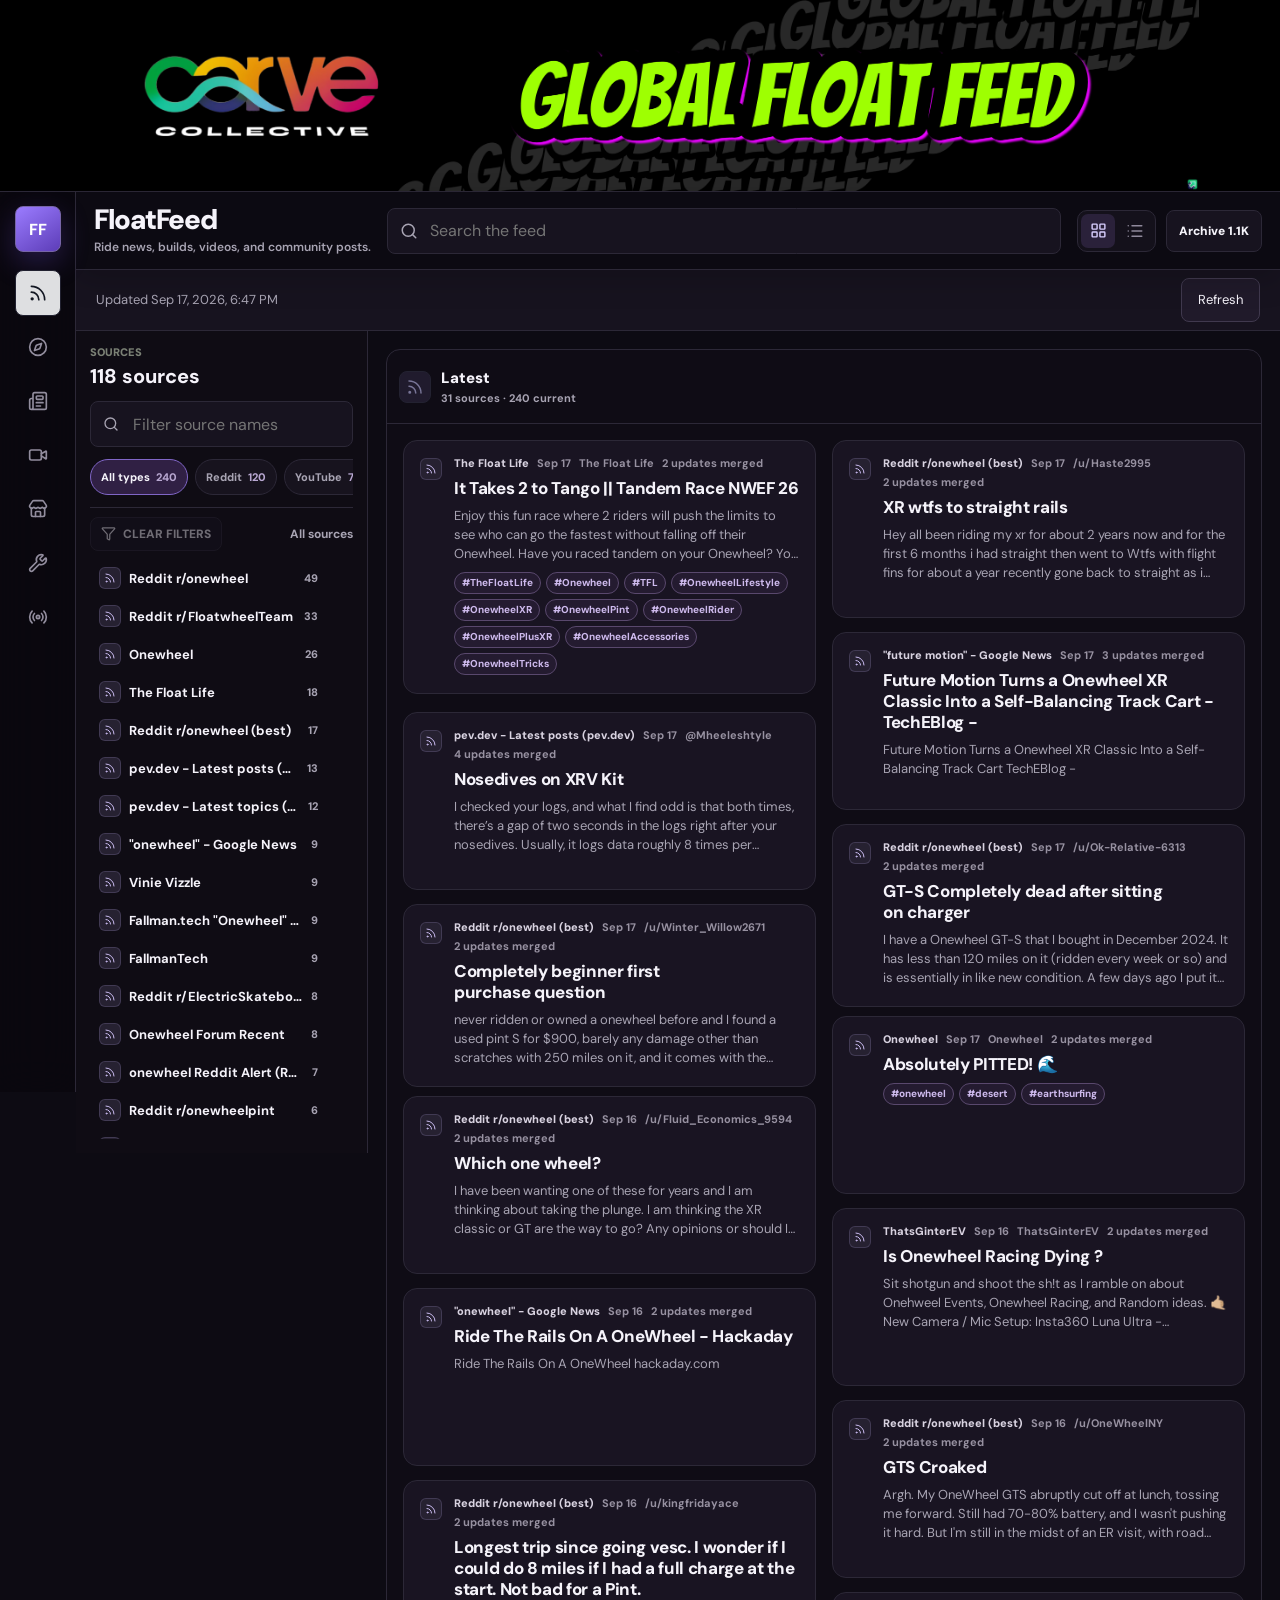
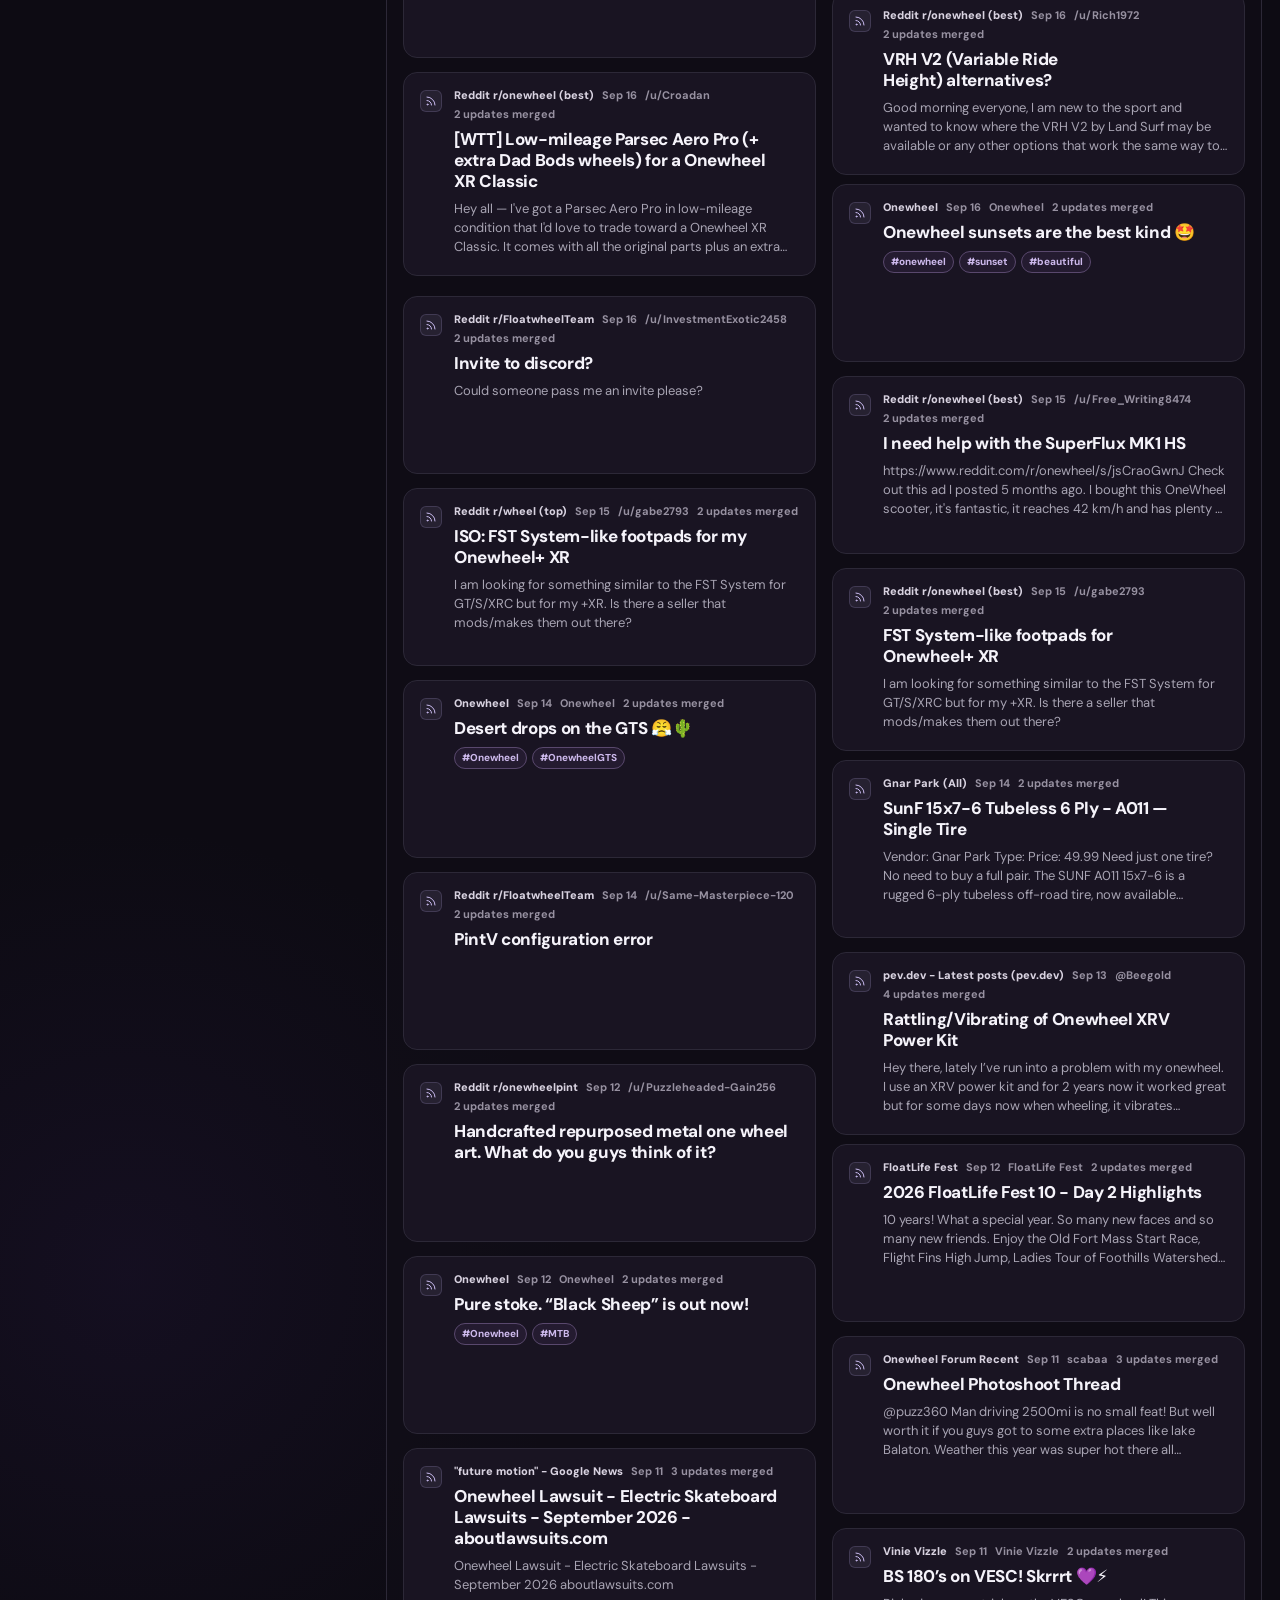
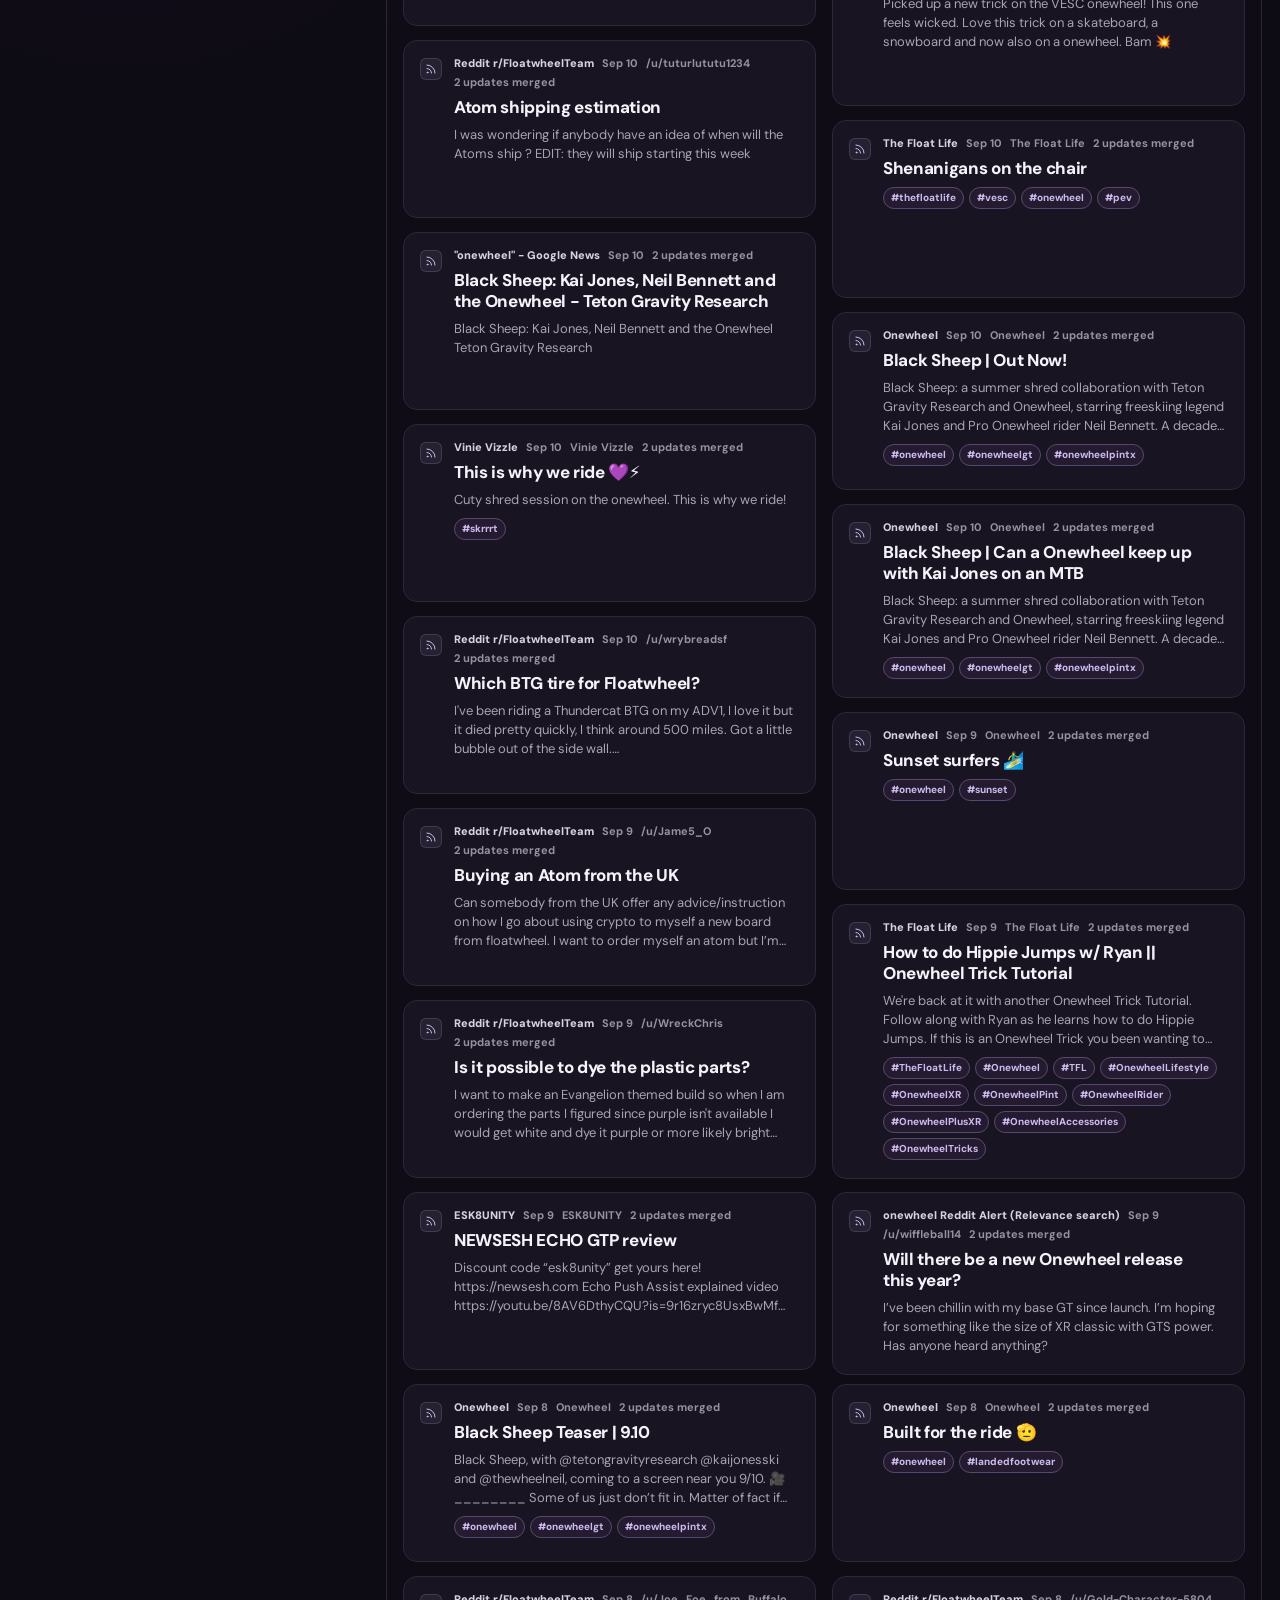
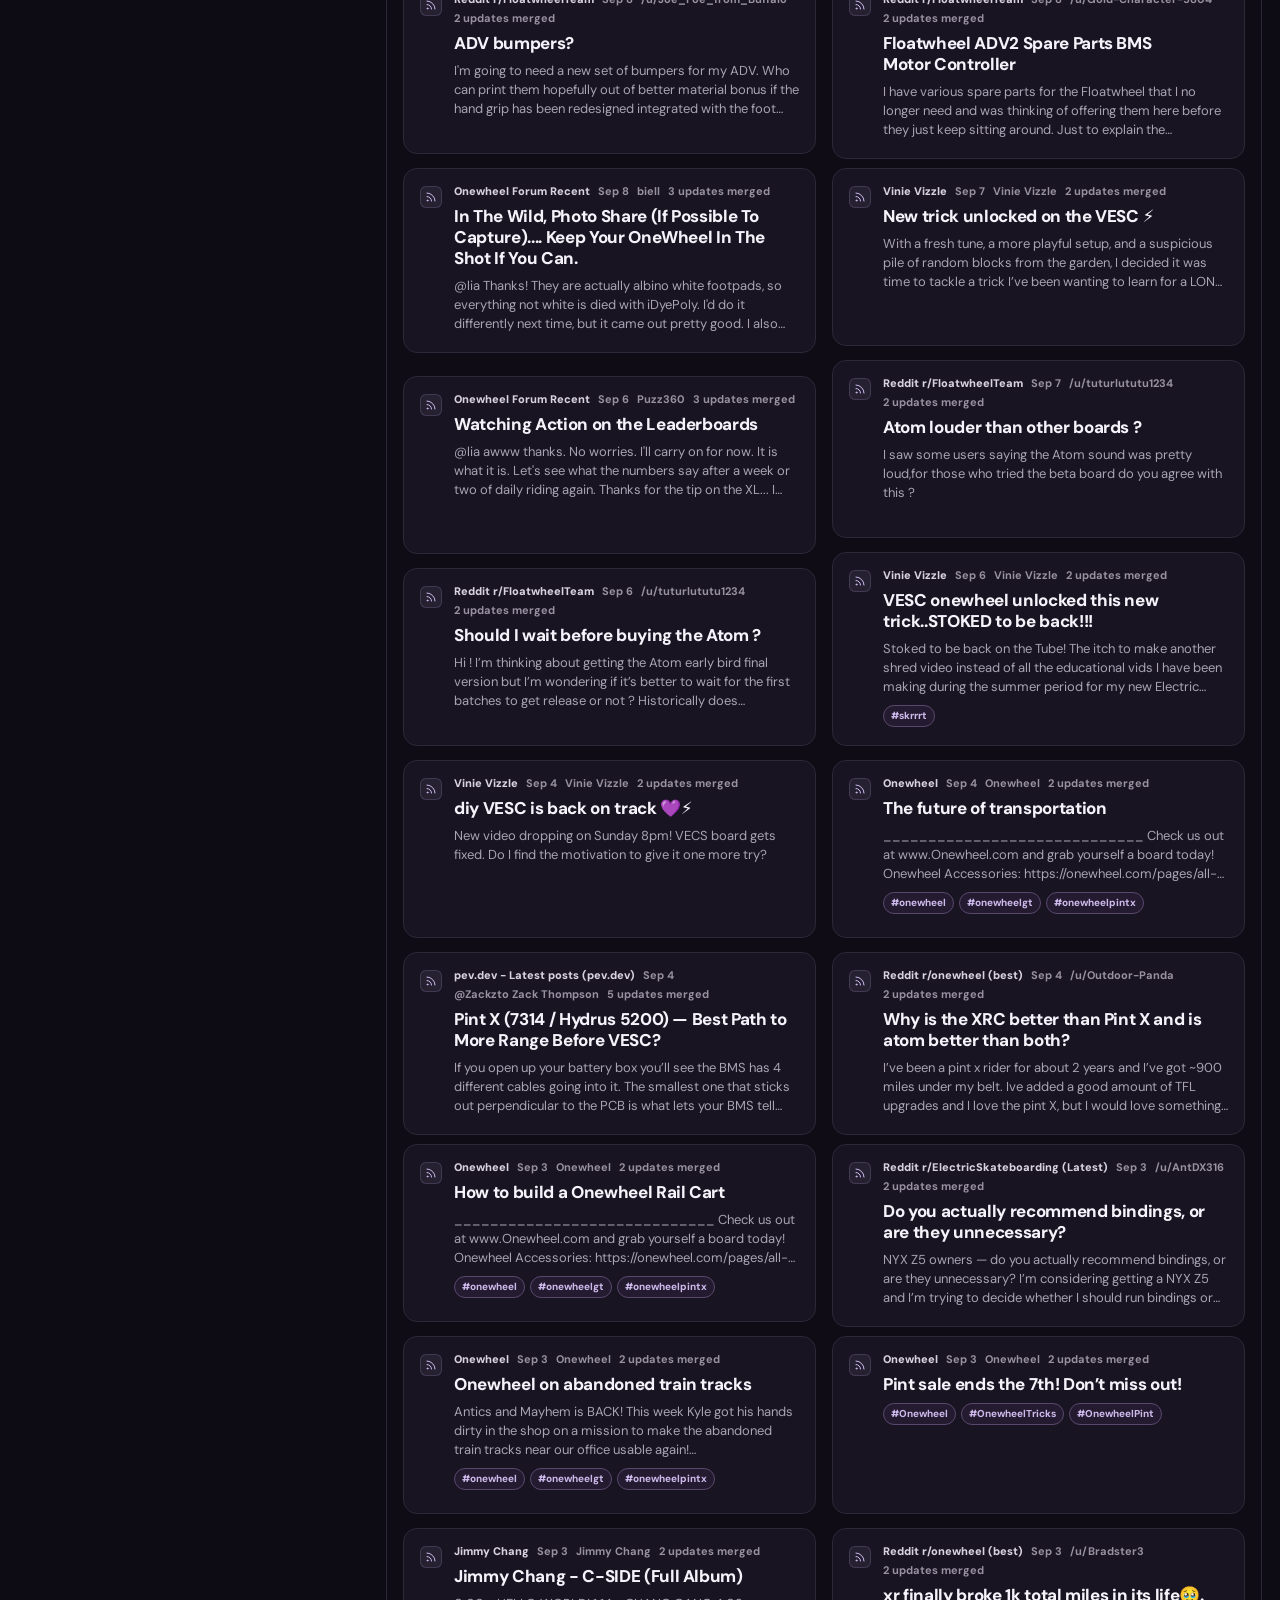
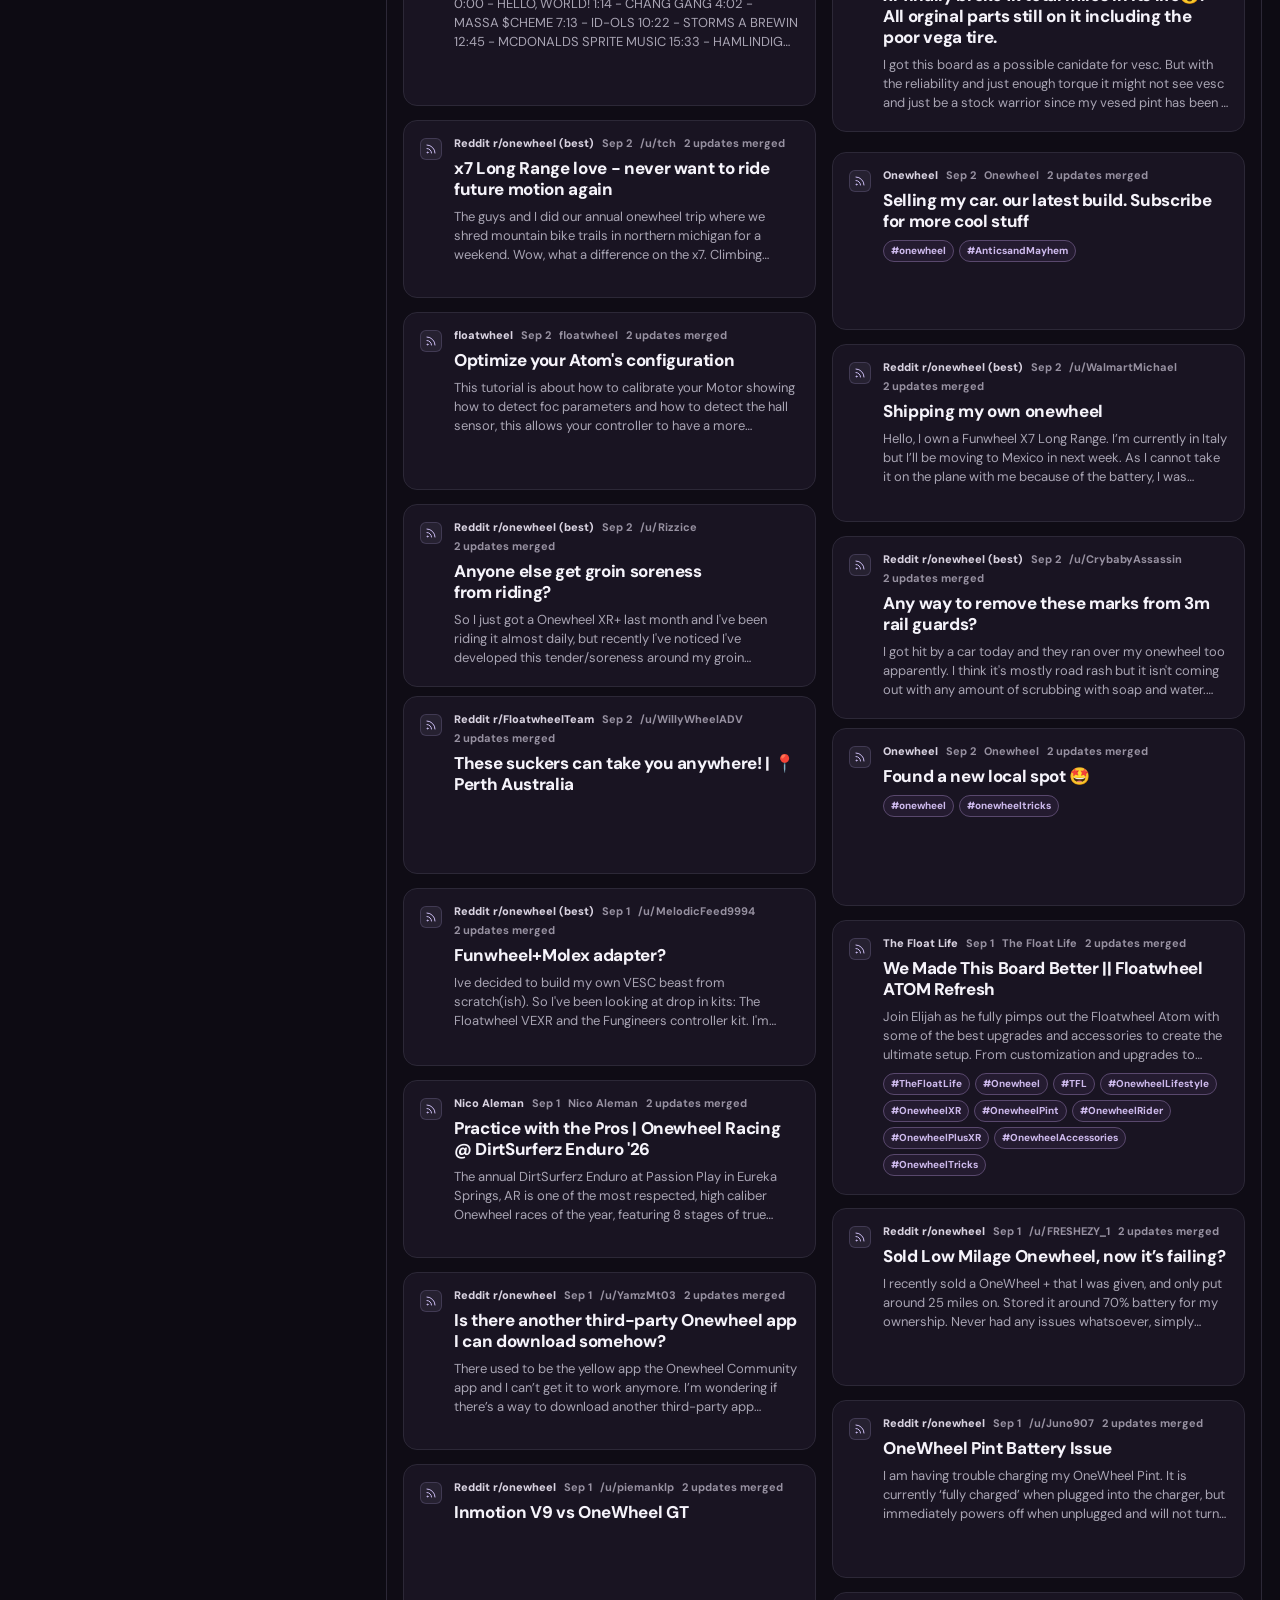
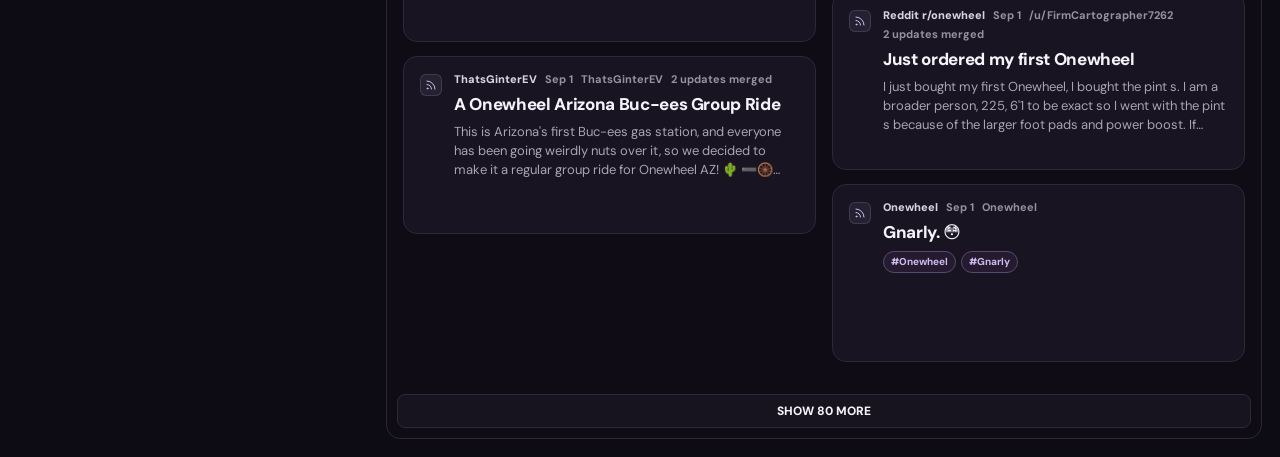
==== commit 59b03ba7: "Deploy af6ceb21171f6d4bd72754791f1d889936dfce3e" ====
--- a/index.html
+++ b/index.html
@@ -9,8 +9,8 @@
     <link rel="preconnect" href="https://fonts.googleapis.com">
     <link rel="preconnect" href="https://fonts.gstatic.com" crossorigin>
     <link href="https://fonts.googleapis.com/css2?family=DM+Sans:wght@400;500;600;700;800;900&family=Newsreader:opsz,wght@6..72,600;6..72,700&display=swap" rel="stylesheet">
-    <script type="module" crossorigin src="./assets/index-Jq0k29zk.js"></script>
-    <link rel="stylesheet" crossorigin href="./assets/index-BmQgC3Ip.css">
+    <script type="module" crossorigin src="./assets/index-CJbvVAfw.js"></script>
+    <link rel="stylesheet" crossorigin href="./assets/index-BRL9Zfjc.css">
   </head>
   <body>
     <div id="root"></div>
--- a/assets/index-BRL9Zfjc.css
+++ b/assets/index-BRL9Zfjc.css
@@ -0,0 +1 @@
+:root{--font-sans: "DM Sans", ui-sans-serif, system-ui, sans-serif;--font-display: "Newsreader", Georgia, serif;--ink: #f5f3fa;--muted: #a8a4b3;--line: #2c2837;--line-strong: #40394e;--paper: #0d0b13;--panel: #17131f;--panel-soft: #201a2a;--green: #a78bfa;--blue: #a78bfa;--pink: #d8b4fe;--orange: #c4b5fd;--shadow: 0 18px 52px rgba(3, 2, 8, .42);color-scheme:dark}*{box-sizing:border-box}html,body,#root{min-height:100%}body{margin:0;background:var(--paper);color:var(--ink);font-family:DM Sans,ui-sans-serif,system-ui,sans-serif;letter-spacing:0}button,input{font:inherit}button,a{-webkit-tap-highlight-color:transparent}button:focus-visible,a:focus-visible,input:focus-visible{outline:2px solid #b69cff;outline-offset:2px}a{color:inherit;text-decoration:none}img{display:block;max-width:100%}.app-shell{min-height:100vh;display:grid;grid-template-columns:76px minmax(0,1fr);background:radial-gradient(circle at 72% -12%,rgba(122,76,255,.19),transparent 34rem),radial-gradient(circle at 10% 34%,rgba(60,35,104,.16),transparent 28rem),var(--paper)}.feed-freshness{display:flex;flex-wrap:wrap;align-items:center;gap:12px 24px;padding:12px 20px;border-bottom:1px solid var(--line);background:var(--panel);font-size:13px;line-height:1.5}.feed-freshness{padding-block:8px;color:var(--muted)}.freshness-copy{display:grid;gap:4px;flex:1 1 260px}.freshness-copy time{font-variant-numeric:tabular-nums}.freshness-warning{color:var(--ink)}.freshness-action{min-height:44px;padding:8px 16px;border:1px solid var(--line-strong);border-radius:8px;background:var(--panel-soft);color:var(--ink);cursor:pointer}.freshness-action:hover{border-color:var(--green)}.freshness-action:disabled{opacity:.65;cursor:wait}.deck-rail{position:sticky;top:0;z-index:50;height:100vh;border-right:1px solid var(--line);background:#0a080feb;-webkit-backdrop-filter:blur(18px);backdrop-filter:blur(18px);display:flex;flex-direction:column;align-items:center;gap:18px;padding:14px 10px}.logo-mark{width:46px;height:46px;border-radius:8px;display:grid;place-items:center;background:linear-gradient(145deg,#9b7cff,#5d3db8);color:#fff;font-weight:800;border:1px solid #7765a7;box-shadow:0 10px 28px #704cdb47}.rail-nav{display:flex;flex-direction:column;gap:8px;align-items:center}.rail-button{width:46px;height:46px;border:1px solid transparent;border-radius:8px;display:grid;place-items:center;background:transparent;color:#928d9e;cursor:pointer;transition:background .15s ease,border-color .15s ease,color .15s ease}.rail-button:hover{background:#1b1724;border-color:var(--line);color:var(--ink)}.rail-button.is-active{background:color-mix(in srgb,var(--deck-color) 14%,#fff);border-color:color-mix(in srgb,var(--deck-color) 42%,var(--line));color:color-mix(in srgb,var(--deck-color) 74%,#111)}.rail-label{display:none}.workspace{min-width:0}.brand-banner{grid-column:1 / -1;height:clamp(88px,15vw,230px);overflow:hidden;border-bottom:1px solid var(--line);background:#000}.brand-banner img{width:100%;height:100%;object-fit:contain}.topbar{position:sticky;top:0;z-index:35;min-height:78px;display:grid;grid-template-columns:auto minmax(320px,720px) auto;justify-content:space-between;align-items:center;gap:16px;padding:12px 18px;border-bottom:1px solid var(--line);background:#0d0b13db;box-shadow:0 10px 30px #0302082e;-webkit-backdrop-filter:blur(20px);backdrop-filter:blur(20px)}.archive-toggle{min-height:42px;border:1px solid var(--line);border-radius:8px;padding:0 12px;background:var(--panel);color:var(--ink);cursor:pointer;font-size:12px;font-weight:850}.archive-toggle.is-active{border-color:#8066c7;background:#302044}.topbar-actions{display:flex;align-items:center;justify-content:flex-end;gap:10px}.view-controls{display:flex;gap:3px;border:1px solid var(--line);border-radius:10px;padding:3px;background:#14111b}.view-controls button{width:34px;height:34px;border:0;border-radius:7px;display:grid;place-items:center;background:transparent;color:#8f899c;cursor:pointer;transition:background .16s ease,color .16s ease,transform .16s ease}.view-controls button:hover,.view-controls button.is-active{background:#2a213a;color:#d9cfff}.view-controls button:active,.archive-toggle:active,.article-row:active{transform:scale(.985)}.mobile-source-button,.mobile-only{display:none}.icon-button{width:34px;height:34px;border:1px solid var(--line);border-radius:8px;background:var(--panel);color:var(--ink);display:grid;place-items:center;cursor:pointer}.icon-button.mobile-only{display:none}.brand-copy h1,.deck-header h2,.source-panel h2,.reader-lightbox h2{margin:0;letter-spacing:0}.brand-copy h1{font-family:var(--font-sans);font-size:28px;line-height:1;font-weight:900;letter-spacing:-.045em}.brand-copy p,.deck-header p,.source-panel h2,.source-actions,.article-meta,.reader-source p{color:var(--muted)}.brand-copy p{margin:5px 0 0;font-size:12px;font-weight:600;font-variant-numeric:tabular-nums}.search-box,.source-search{min-width:0;display:grid;grid-template-columns:20px minmax(0,1fr);align-items:center;gap:8px;border:1px solid var(--line);background:var(--panel);border-radius:8px;padding:0 12px;color:var(--muted)}.search-box{height:46px}.source-search{height:46px;margin:12px 0}.search-box:focus-within,.source-search:focus-within{border-color:#8c70d8;box-shadow:0 0 0 3px #9a7cff24}.search-box input,.source-search input{align-self:stretch;width:100%;min-width:0;border:0;outline:0;background:transparent;color:var(--ink)}.admin-links{display:flex;align-items:center;gap:8px;flex-wrap:wrap}.admin-links a,.source-actions button,.show-more{min-height:34px;border:1px solid var(--line);border-radius:8px;background:var(--panel);color:var(--ink);display:inline-flex;align-items:center;gap:7px;padding:0 10px;font-size:12px;font-weight:800;text-transform:uppercase}.admin-links a:hover,.source-actions button:hover,.show-more:hover{border-color:var(--line-strong);background:var(--panel-soft)}.reader-layout{min-height:calc(100vh - 78px);display:grid;grid-template-columns:292px minmax(0,1fr)}.source-panel{border-right:1px solid var(--line);background:#100d16e6;min-width:0;padding:14px;height:calc(100vh - 78px);position:sticky;top:78px;overflow:hidden;display:flex;flex-direction:column}.panel-heading{display:flex;justify-content:space-between;gap:12px;align-items:flex-start}.source-panel>:not(.source-list){flex-shrink:0}.eyebrow{display:block;margin-bottom:4px;color:#7b8175;font-size:11px;font-weight:900;text-transform:uppercase}.source-panel h2{font-size:20px;font-weight:800;color:var(--ink)}.source-actions{display:flex;justify-content:space-between;align-items:center;gap:12px;min-height:44px;margin-bottom:8px;padding-top:8px;border-top:1px solid var(--line);font-size:12px;font-weight:700}.source-actions button{cursor:pointer}.source-actions button:disabled{opacity:.42;cursor:default}.source-family-filters{display:flex;gap:7px;min-height:48px;padding:0 0 12px;overflow-x:auto;overscroll-behavior-inline:contain;scroll-snap-type:inline proximity;scrollbar-width:thin}.source-family-filters::-webkit-scrollbar{height:4px}.source-family-filters button{flex:0 0 auto;min-height:36px;border:1px solid var(--line);border-radius:999px;padding:0 10px;background:#17131e;color:var(--muted);cursor:pointer;font-size:11px;font-weight:800;scroll-snap-align:start}.source-family-filters button:not(:disabled):hover,.source-family-filters button.is-active{border-color:#8066c7;background:#302044;color:var(--ink)}.source-family-filters button:disabled{cursor:not-allowed;opacity:.45}.source-family-filters span{margin-left:3px;color:#b9a8d2;font-variant-numeric:tabular-nums}.source-list{min-height:0;overflow:auto;overscroll-behavior:contain;padding-right:4px}.source-row{width:100%;min-height:38px;border:1px solid transparent;border-radius:8px;background:transparent;display:grid;grid-template-columns:22px minmax(0,1fr) auto 14px;align-items:center;gap:8px;padding:6px 8px;color:var(--ink);cursor:pointer;text-align:left;transition:background .16s ease,border-color .16s ease,color .16s ease}.source-row:hover,.source-row.is-active{background:#211b2a;border-color:var(--line)}.source-row.is-active{background:#2b2040;border-color:#725aa7}.source-favicon,.article-favicon{width:22px;height:22px;border-radius:6px;background:#262131;border:1px solid rgba(190,171,235,.18);display:grid;place-items:center;overflow:hidden;flex:0 0 auto;padding:3px}.source-favicon.large{width:34px;height:34px;border-radius:8px;padding:4px}.source-favicon img,.article-favicon img,.favicon-fallback{width:100%;height:100%;object-fit:contain;border-radius:3px}.favicon-fallback{color:#cbbcf1;padding:1px}.source-name{min-width:0;overflow:hidden;white-space:nowrap;text-overflow:ellipsis;font-size:13px;font-weight:700}.source-count{color:var(--muted);font-size:11px;font-weight:800;white-space:nowrap;font-variant-numeric:tabular-nums}.deck-board{min-width:0;overflow-x:auto;display:grid;grid-auto-flow:column;grid-auto-columns:minmax(320px,380px);gap:16px;align-items:start;padding:18px}.deck-board.single-deck{grid-auto-flow:row;grid-template-columns:minmax(0,min(1800px,100%));justify-content:center}.single-deck .article-row.has-media{grid-template-columns:28px minmax(0,1fr) 112px}.single-deck .article-thumbnail{width:112px}.deck-column{min-width:0;background:var(--panel);border:1px solid var(--line);border-radius:14px;overflow:hidden;background:#110e179e;box-shadow:none}.deck-header{min-height:74px;display:flex;align-items:center;justify-content:space-between;gap:12px;padding:12px;border-top:0;border-bottom:1px solid var(--line);background:transparent}.deck-title-row{min-width:0;display:grid;grid-template-columns:32px minmax(0,1fr);gap:10px;align-items:center}.deck-icon{width:32px;height:32px;border-radius:8px;display:grid;place-items:center;border:1px solid color-mix(in srgb,var(--deck-color) 35%,var(--line));background:color-mix(in srgb,var(--deck-color) 12%,#221b2e);color:color-mix(in srgb,var(--deck-color) 48%,#d8cbff)}.deck-header h2{font-size:15px;font-weight:900;overflow:hidden;white-space:nowrap;text-overflow:ellipsis}.deck-header p{margin:3px 0 0;font-size:11px;font-weight:700}.article-list{display:block}.article-row{width:100%;border:0;border-bottom:1px solid var(--line);background:var(--panel);display:grid;grid-template-columns:28px minmax(0,1fr);gap:10px;align-items:start;padding:10px 11px;cursor:pointer;text-align:left;color:var(--ink);transition:transform .18s ease,border-color .18s ease,background .18s ease,box-shadow .18s ease}.article-row.has-media{grid-template-columns:28px minmax(0,1fr) 72px}.article-thumbnail{position:relative;width:72px;aspect-ratio:4 / 3;overflow:hidden;border:1px solid var(--line);border-radius:6px;background:var(--panel-soft)}.article-thumbnail img{width:100%;height:100%;object-fit:cover}.article-play{position:absolute;inset:50% auto auto 50%;transform:translate(-50%,-50%);padding:4px;border-radius:50%;background:#000000b8;color:#fff}.article-row:hover,.article-row.is-selected{background:#1d1827}.article-copy{min-width:0;display:grid;gap:4px}.article-title{color:var(--ink);font-size:13px;line-height:1.24;font-weight:850}.article-meta{min-width:0;display:flex;align-items:center;flex-wrap:wrap;gap:5px 8px;font-size:11px;font-weight:700}.article-meta span{min-width:0;max-width:100%;overflow-wrap:anywhere}.article-excerpt{color:var(--muted);font-size:12px;line-height:1.35;display:-webkit-box;-webkit-line-clamp:2;-webkit-box-orient:vertical;overflow:hidden}.article-tags,.reader-tags{display:flex;flex-wrap:wrap;gap:5px}.article-tags span,.reader-tags button{border:1px solid #59486d;border-radius:999px;background:#241b30;color:#cdb9ec;font-size:10px;font-weight:800;line-height:1}.article-tags span{padding:5px 7px}.empty-column{padding:24px;color:var(--muted);overflow-wrap:anywhere}.empty-column h3{margin:0;color:var(--ink);font-size:18px;font-weight:750}.empty-column p,.empty-column ul{margin:8px 0 0;font-size:14px;line-height:1.6}.empty-column ul{padding-left:20px}.empty-column .retry-button{margin-top:20px;max-width:100%;padding:10px 18px}.show-more{width:calc(100% - 20px);justify-content:center;margin:10px;cursor:pointer}.reader-lightbox-backdrop{position:fixed;top:0;right:0;bottom:0;left:0;z-index:120;display:grid;place-items:center;padding:18px;background:radial-gradient(circle at 50% 0,rgba(116,80,178,.2),transparent 42rem),#040308e0;-webkit-backdrop-filter:blur(14px);backdrop-filter:blur(14px)}.reader-lightbox{width:min(1800px,calc(100vw - 36px));height:min(1200px,calc(100dvh - 36px));min-width:0;overflow:hidden;display:grid;grid-template-rows:auto minmax(0,1fr);border:1px solid var(--line-strong);border-radius:22px;background:#15111d;box-shadow:0 38px 120px #0000009e,inset 0 1px #ffffff0a}.reader-lightbox.is-content-sized{height:auto;max-height:calc(100dvh - 36px)}.reader-lightbox-header{display:grid;grid-template-columns:minmax(0,1fr) auto;gap:10px 16px;align-items:start;padding:20px 22px 16px;border-bottom:1px solid var(--line);background:radial-gradient(circle at 82% -30%,rgba(129,91,191,.2),transparent 34rem)}.reader-lightbox-header h2{grid-column:1 / -1;font-family:var(--font-sans);font-size:clamp(26px,3vw,42px);line-height:1.08;font-weight:800;letter-spacing:-.035em}.reader-tags{grid-column:1 / -1}.reader-tags button{min-height:30px;padding:0 10px;cursor:pointer}.reader-tags button:hover{border-color:#967bd1;background:#302044;color:#fff}.reader-source{min-width:0;display:flex;align-items:center;gap:10px}.reader-source>div{min-width:0}.reader-source span{font-size:13px;font-weight:900}.reader-source p{margin:2px 0 0;font-size:12px;font-weight:700}.reader-source .reader-content-kind{display:inline-flex;margin-top:6px;color:#c9b9e6;font-size:10px;font-weight:800;letter-spacing:.08em;text-transform:uppercase}.reader-tabs{grid-column:1 / -1;display:flex;gap:8px}.reader-tabs button,.reader-tabs a{min-height:36px;border:1px solid var(--line);border-radius:8px;padding:0 13px;background:var(--panel);color:var(--ink);display:inline-flex;align-items:center;font-size:12px;font-weight:850;cursor:pointer}.reader-tabs button.is-active{border-color:#8066c7;background:#302044}.reader-lightbox-body{min-height:0;overflow-x:hidden;overflow-y:auto;display:flex;flex-direction:column;background:radial-gradient(circle at 8% 0,rgba(100,72,145,.12),transparent 26rem),var(--paper);padding:14px}.reader-post-layout{min-width:0;min-height:0;height:100%;flex:1 1 auto;display:grid;grid-template-columns:minmax(0,1fr);gap:14px}.reader-post-layout.has-embed{grid-template-columns:minmax(0,1.65fr) minmax(360px,.75fr)}.reader-post-layout.has-embed.embed-only{grid-template-columns:minmax(0,1fr);place-items:start center}.reader-post-layout.embed-only .reader-video-player{width:min(100%,1600px);height:auto;max-width:1600px;max-height:none}.reader-video-player{width:100%;aspect-ratio:16 / 9;overflow:hidden;border:1px solid var(--line);border-radius:16px;background:#000;align-self:start;box-shadow:0 24px 70px #00000061}.reader-video-player iframe{width:100%;border:0}.reader-video-player:not(.reddit-player) iframe{height:100%}.reader-video-player.post-embed{width:min(100%,900px);height:auto;min-height:0;max-height:none;aspect-ratio:auto;background:transparent;overflow:visible;box-shadow:none}.reader-video-player.reddit-player{width:min(100%,500px);max-height:none;background:var(--panel)}.reader-video-player.reddit-player iframe{display:block;background:var(--panel)}.reader-post-layout.embed-only .reader-video-player.post-embed{width:min(100%,900px);height:auto;max-height:none}.reader-post-layout.embed-only .reader-video-player.reddit-player{width:min(100%,500px)}.reader-video-player.portrait-embed{width:min(100%,520px);height:100%;min-height:560px;aspect-ratio:9 / 16}.reader-post-layout.embed-only .reader-video-player.portrait-embed{width:min(100%,520px)}.reader-video-details{min-height:180px;border:1px solid var(--line);border-radius:14px;padding:clamp(22px,4vw,42px);background:linear-gradient(145deg,#1d1726,#110e16);color:var(--ink)}.reader-video-details p{max-width:52ch;margin:12px 0 0;color:var(--muted);font-size:15px;line-height:1.65}.post-reader-frame,.source-reader-frame{width:100%;min-height:0;flex:1 1 auto;border:1px solid var(--line);border-radius:14px;background:var(--panel)}.post-reader-frame{height:100%}.reader-post-layout.is-sparse{height:auto;flex:0 0 auto}.reader-post-layout.is-sparse .post-reader-frame{height:var(--post-content-height, 72px);flex:0 0 auto}.reader-empty-post{min-height:180px;display:grid;place-content:center;justify-items:center;gap:18px;border:1px solid var(--line);border-radius:14px;padding:clamp(24px,5vw,52px);background:var(--panel);color:var(--muted);text-align:center}.reader-empty-post p{margin:0}.source-frame-wrap{min-height:0;flex:1;display:flex;flex-direction:column;gap:10px}.source-frame-fallback{flex:0 0 auto;display:flex;align-items:center;justify-content:flex-end;gap:10px;color:var(--muted);font-size:12px;font-weight:700}.source-frame-fallback a{min-height:36px;border:1px solid var(--line-strong);border-radius:8px;background:var(--panel);color:var(--ink);display:inline-flex;align-items:center;gap:7px;padding:0 11px;font-size:12px;font-weight:850}.loading-screen{min-height:100vh;display:grid;place-items:center;align-content:center;gap:10px;background:var(--paper);color:var(--ink);text-align:center}.loading-screen h1{margin:0;font-family:Newsreader,Georgia,serif;font-size:34px}.loading-screen p{margin:0;color:var(--muted);font-weight:700}.loading-icon{width:32px;height:32px;color:var(--green);animation:spin 1s linear infinite}.error-screen .loading-icon{animation:none;color:var(--pink)}.retry-button{min-height:44px;border:1px solid #8066c7;border-radius:8px;padding:0 18px;background:#302044;color:var(--ink);font-weight:850;cursor:pointer}.retry-button:hover{background:#3b2852}@keyframes spin{to{transform:rotate(360deg)}}::-webkit-scrollbar{width:8px;height:8px}::-webkit-scrollbar-track{background:transparent}::-webkit-scrollbar-thumb{background:#3c3549;border-radius:8px}@media(max-width:1180px){.reader-layout{grid-template-columns:292px minmax(0,1fr)}}@media(max-width:900px){.app-shell{grid-template-columns:minmax(0,1fr)}.deck-rail{height:62px;flex-direction:row;justify-content:flex-start;overflow-x:auto;border-right:0;border-bottom:1px solid var(--line);padding:8px 10px}.logo-mark{width:42px;height:42px}.rail-button{width:auto;min-width:42px;height:42px;display:flex;gap:7px;padding:0 10px}.rail-label{display:inline;font-size:12px;font-weight:850;white-space:nowrap}.rail-nav{flex-direction:row}.topbar{top:62px;grid-template-columns:auto minmax(0,1fr);align-items:start;gap:10px;padding:10px}.brand-copy h1{font-size:25px}.search-box{grid-column:1 / -1}.archive-toggle{grid-column:1 / -1;justify-self:stretch}.mobile-source-button,.mobile-only,.icon-button.mobile-only{display:grid}.mobile-source-button,.icon-button{width:42px;height:42px;border:1px solid var(--line);border-radius:8px;background:var(--panel);place-items:center;cursor:pointer}.reader-layout{min-height:calc(100vh - 202px);grid-template-columns:minmax(0,1fr)}.source-panel{position:fixed;z-index:90;left:0;top:0;bottom:0;width:min(360px,92vw);height:100dvh;transform:translate(-105%);visibility:hidden;transition:transform .18s ease;box-shadow:var(--shadow);background:#121019}.source-panel.is-open{transform:translate(0);visibility:visible}.source-scrim{position:fixed;top:0;right:0;bottom:0;left:0;z-index:80;border:0;background:#040308bd}.deck-board{grid-auto-columns:minmax(306px,88vw);gap:10px;padding:10px}.deck-board.single-deck{grid-template-columns:minmax(0,1fr)}.single-deck .article-row.has-media{grid-template-columns:28px minmax(0,1fr) 82px}.single-deck .article-thumbnail{width:82px}.reader-lightbox-backdrop{padding:0}.reader-lightbox{width:100vw;height:100dvh;border:0;border-radius:0}.reader-lightbox.is-content-sized{height:auto;max-height:100dvh;border:1px solid var(--line-strong);border-radius:18px}.reader-lightbox-header{padding:12px}.reader-lightbox-body{padding:8px}.source-frame-fallback{align-items:stretch;flex-direction:column}.source-frame-fallback a{justify-content:center}}.view-cards.single-deck .article-list{display:grid;grid-template-columns:repeat(auto-fill,minmax(min(100%,280px),1fr));grid-auto-rows:8px;column-gap:16px;row-gap:8px;padding:16px;align-items:start}.view-cards.single-deck .article-row{min-width:0;grid-template-columns:40px minmax(0,1fr);grid-template-areas:"media media" "favicon copy";grid-template-rows:auto 1fr;gap:0 10px;align-content:start;border:1px solid var(--line);border-radius:14px;padding:0;overflow:hidden}.view-cards.single-deck .article-row.is-text-only{min-height:178px;background:color-mix(in srgb,var(--panel) 88%,#281d39)}.view-cards.single-deck .article-row.is-featured{min-height:0;grid-template-columns:40px minmax(0,1fr);grid-template-areas:"media media" "favicon copy";grid-template-rows:auto 1fr}.view-cards.single-deck .article-row:hover,.view-cards.single-deck .article-row.is-selected{border-color:#6f5998;transform:translateY(-2px);box-shadow:0 18px 34px #0302084d}.view-cards.single-deck .article-favicon{grid-area:favicon;margin:17px 0 18px 16px}.view-cards.single-deck .article-row.is-featured .article-favicon{margin:17px 0 18px 16px}.view-cards.single-deck .article-copy{grid-area:copy;gap:8px;align-content:start;padding:15px 16px 18px 0}.view-cards.single-deck .article-row.is-featured .article-copy{align-content:start;padding:15px 16px 18px 0}.view-cards.single-deck .article-meta{order:-1;color:#9791a1;font-size:11px}.view-cards.single-deck .article-meta span:first-child{color:#d8d2e0;font-weight:850}.view-cards.single-deck .article-title{font-size:17px;line-height:1.24;font-weight:800;letter-spacing:-.02em;text-wrap:pretty}.view-cards.single-deck .article-row.is-featured .article-title{font-size:clamp(22px,2.4vw,32px);line-height:1.08}.view-cards.single-deck .article-excerpt{font-size:13px;line-height:1.45;-webkit-line-clamp:3}.view-cards.single-deck .article-thumbnail{grid-area:media;width:100%;aspect-ratio:16 / 9;border:0;border-bottom:1px solid var(--line);border-radius:0}.view-cards.single-deck .article-row.is-featured .article-thumbnail{height:auto;aspect-ratio:4 / 3;border-right:0;border-bottom:1px solid var(--line)}.view-cards.single-deck .article-play{z-index:1;padding:10px;background:#0c0812c7;box-shadow:0 6px 20px #00000057}.view-compact.single-deck{grid-template-columns:minmax(0,900px)}.view-compact.single-deck .article-row.has-media{grid-template-columns:28px minmax(0,1fr) 112px}.view-compact.single-deck .article-thumbnail{width:112px}@media(max-width:1180px){.view-cards.single-deck .article-list{grid-template-columns:repeat(auto-fill,minmax(min(100%,250px),1fr))}}@media(max-width:900px){.topbar-actions{grid-column:1 / -1;justify-content:space-between}.archive-toggle{flex:1}.view-cards.single-deck .article-list{grid-template-columns:minmax(0,1fr);gap:12px;padding:12px}.view-cards.single-deck .article-row{min-height:0}.view-cards.single-deck .article-row.is-featured{grid-column:auto;min-height:0;grid-template-columns:40px minmax(0,1fr);grid-template-areas:"media media" "favicon copy";grid-template-rows:auto 1fr}.view-cards.single-deck .article-row.is-featured .article-thumbnail{height:auto;aspect-ratio:16 / 9;border-right:0;border-bottom:1px solid var(--line)}.view-cards.single-deck .article-row.is-featured .article-favicon{margin:17px 0 18px 16px}.view-cards.single-deck .article-row.is-featured .article-copy{align-content:start;padding:15px 16px 18px 0}.view-cards.single-deck .article-row.is-featured .article-title{font-size:18px;line-height:1.2}.view-compact.single-deck .article-row.has-media{grid-template-columns:28px minmax(0,1fr) 82px}.view-compact.single-deck .article-thumbnail{width:82px}}@media(max-width:900px){.reader-lightbox-body{overflow-x:hidden;overflow-y:auto;overscroll-behavior:contain;-webkit-overflow-scrolling:touch}.reader-post-layout.has-embed{height:auto;min-height:100%;flex:0 0 auto;grid-template-columns:minmax(0,1fr);grid-template-rows:auto auto}.reader-post-layout{height:auto;min-height:100%;flex:0 0 auto}.post-reader-frame,.reader-post-layout.has-embed .post-reader-frame{height:var(--post-content-height, 72dvh);min-height:0;flex:0 0 auto}.reader-video-player{max-height:34dvh}.reader-video-player.reddit-player{max-height:none}}@media(prefers-reduced-motion:reduce){*,*:before,*:after{scroll-behavior:auto!important;transition-duration:.01ms!important;animation-duration:.01ms!important;animation-iteration-count:1!important}}
